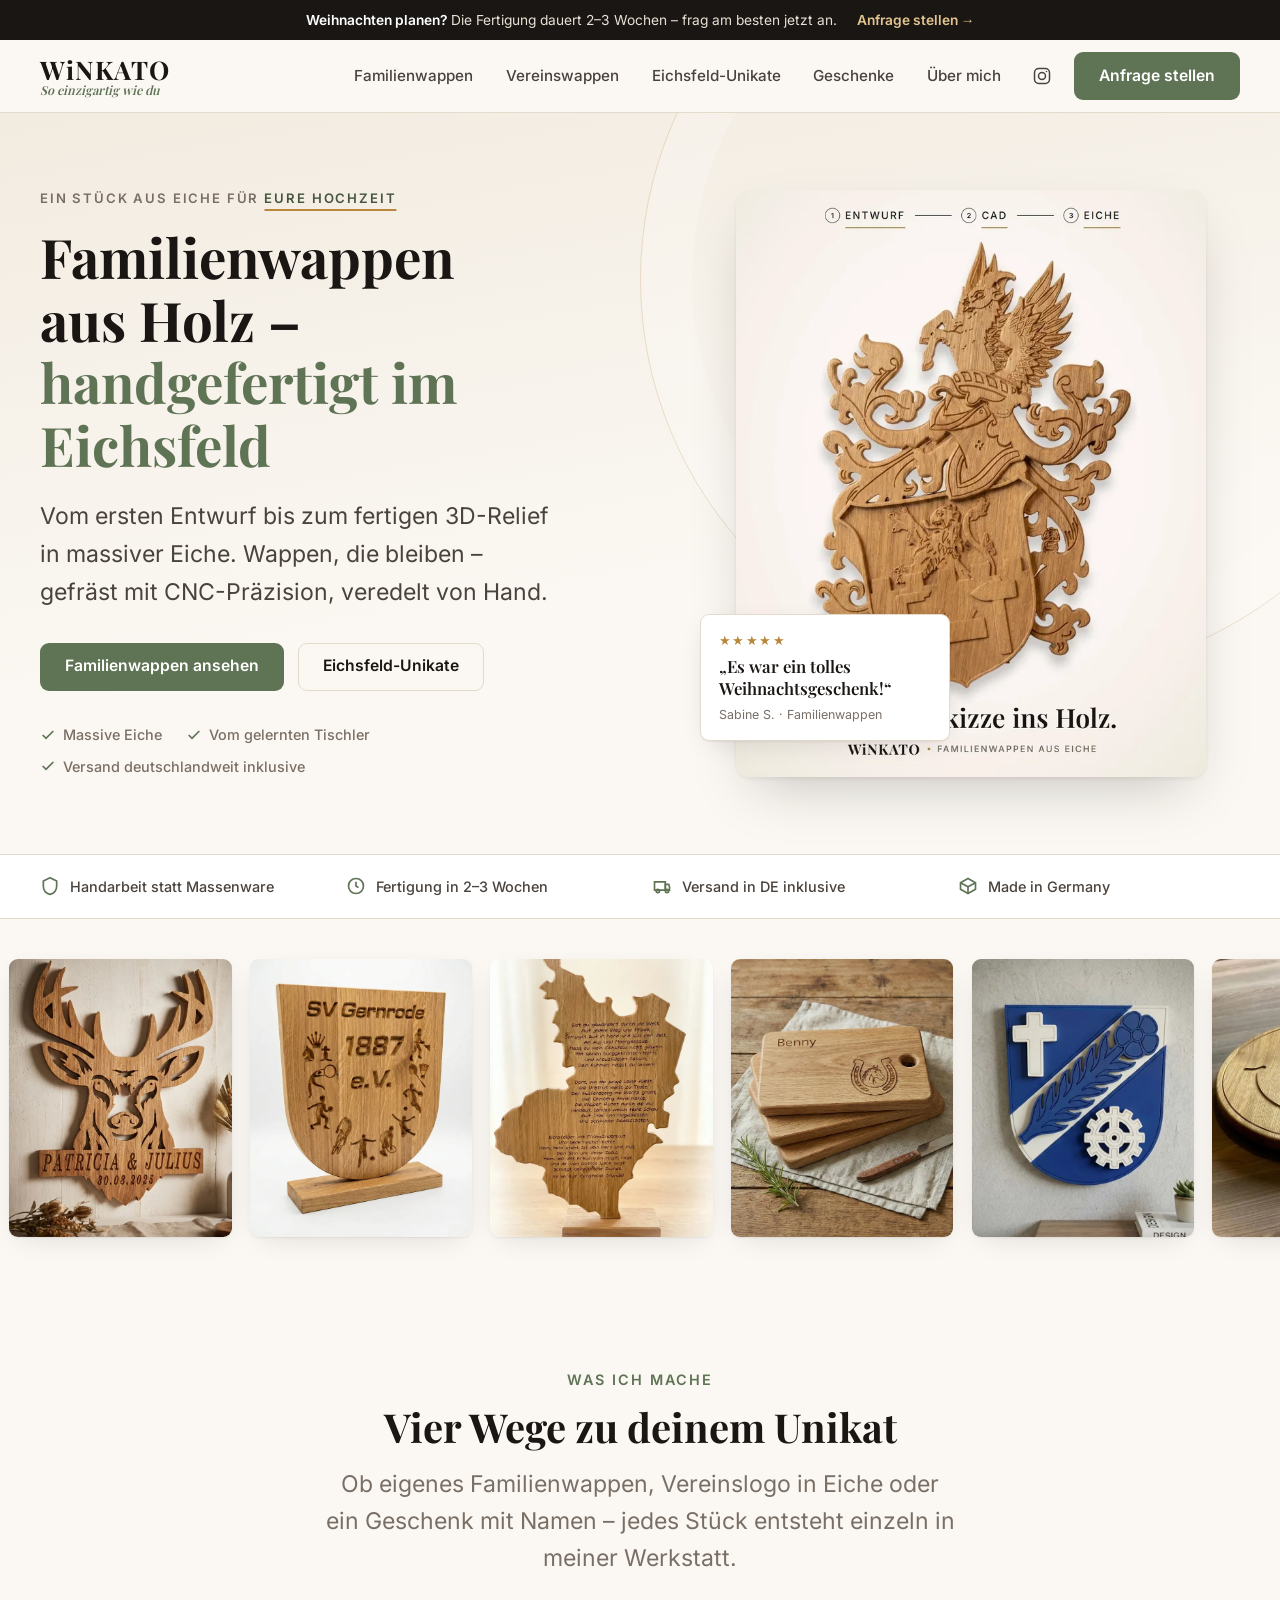
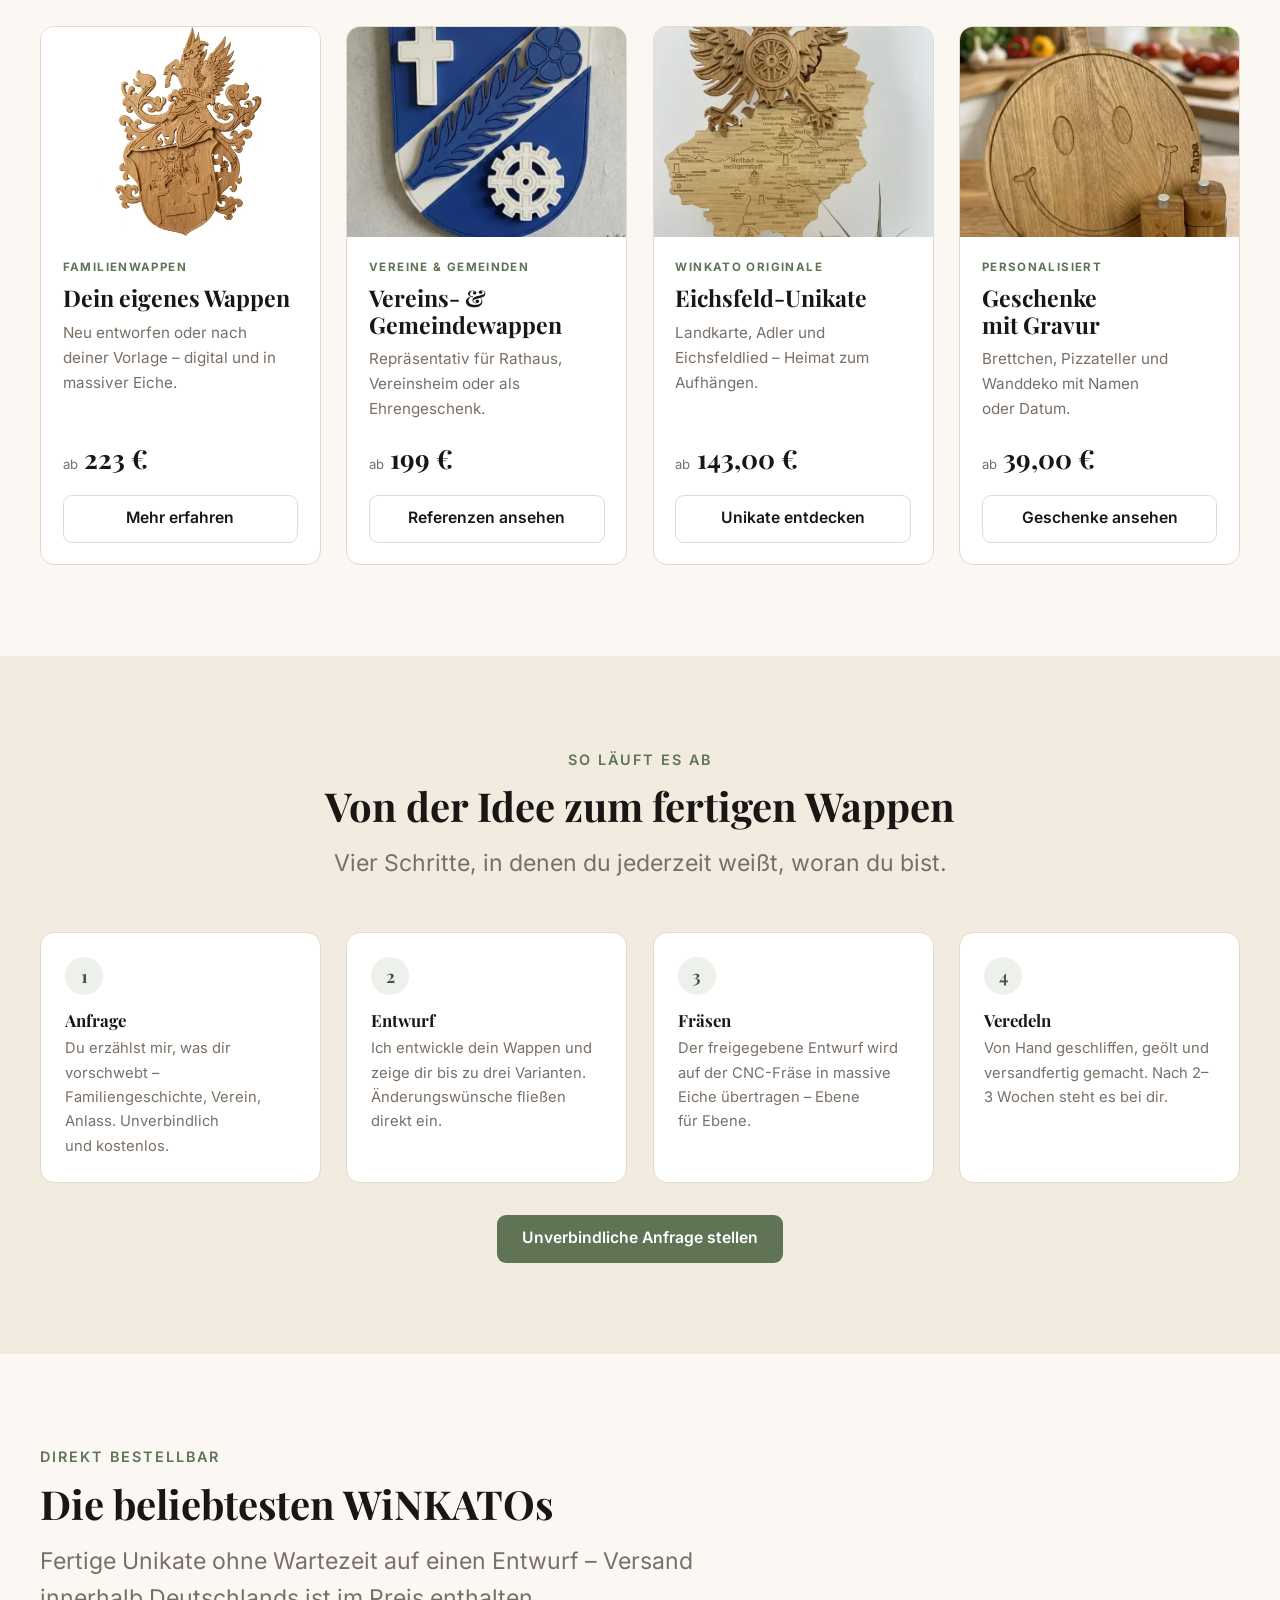
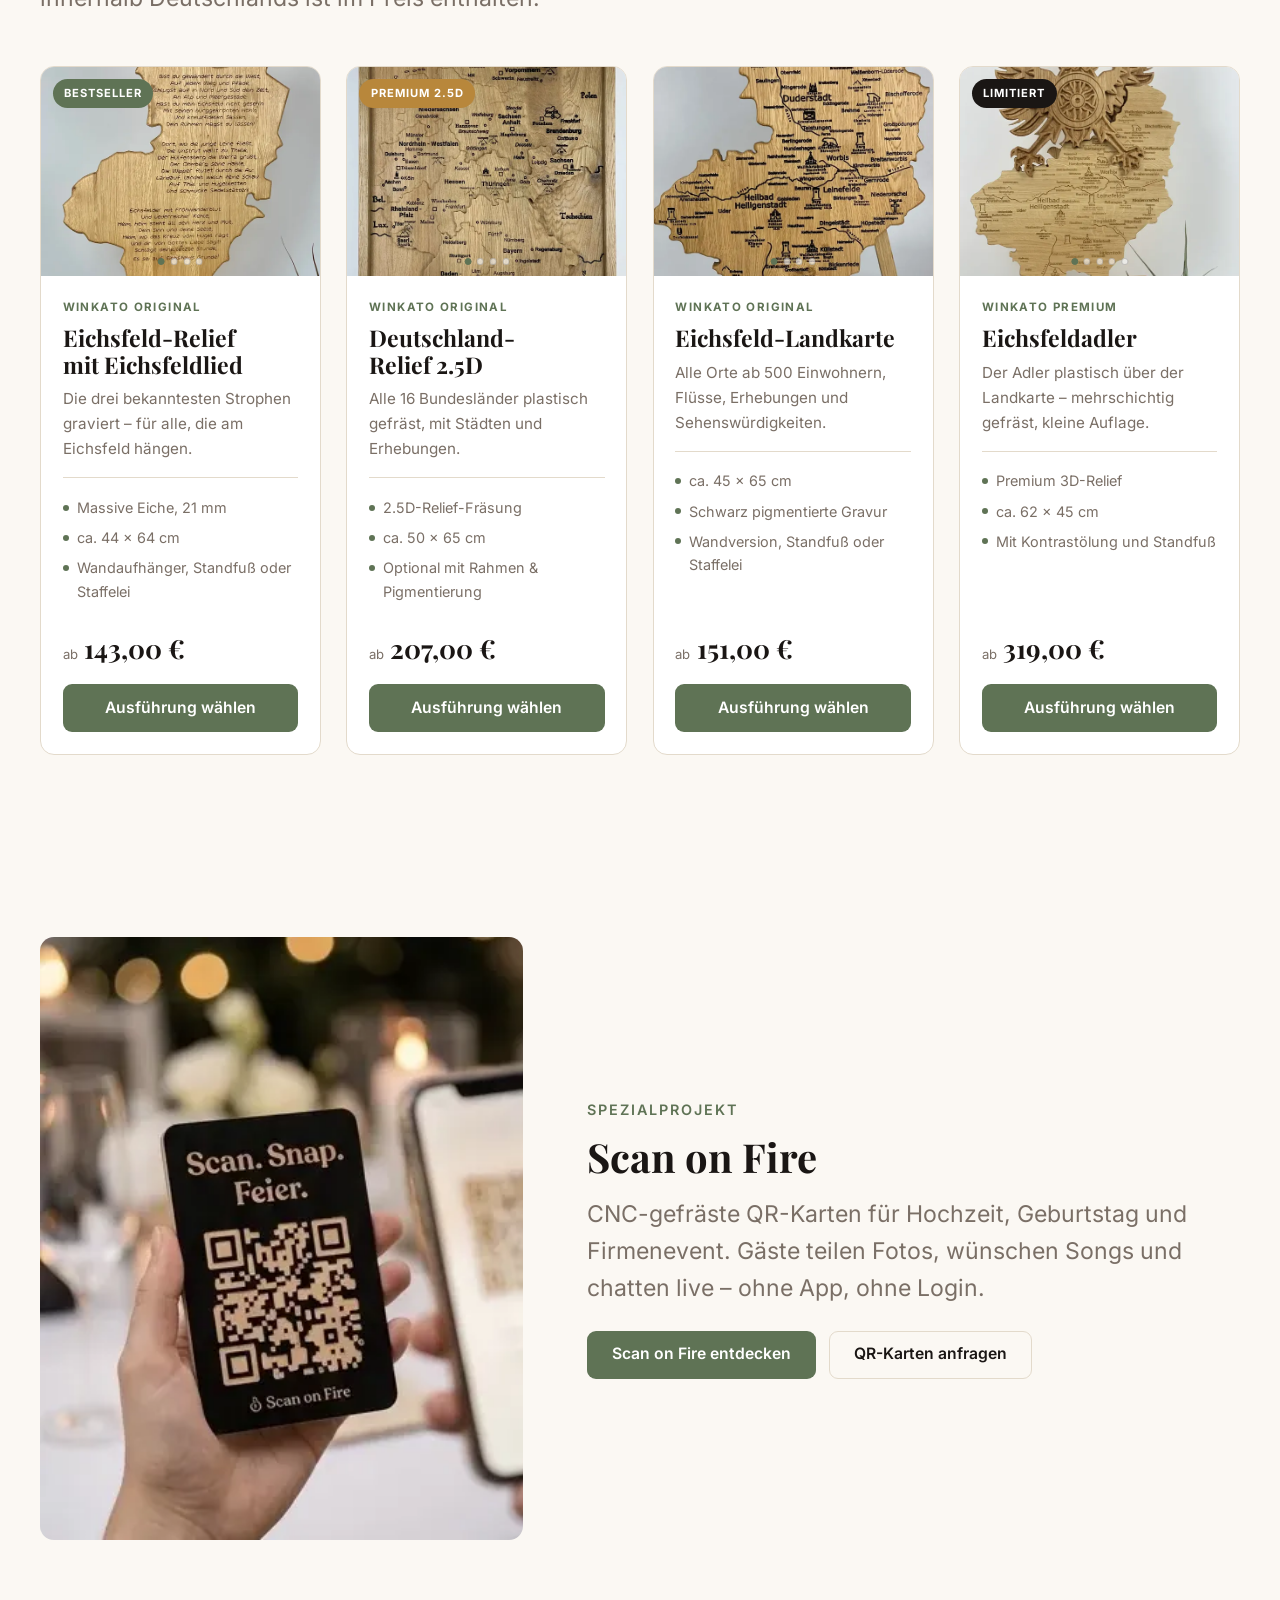
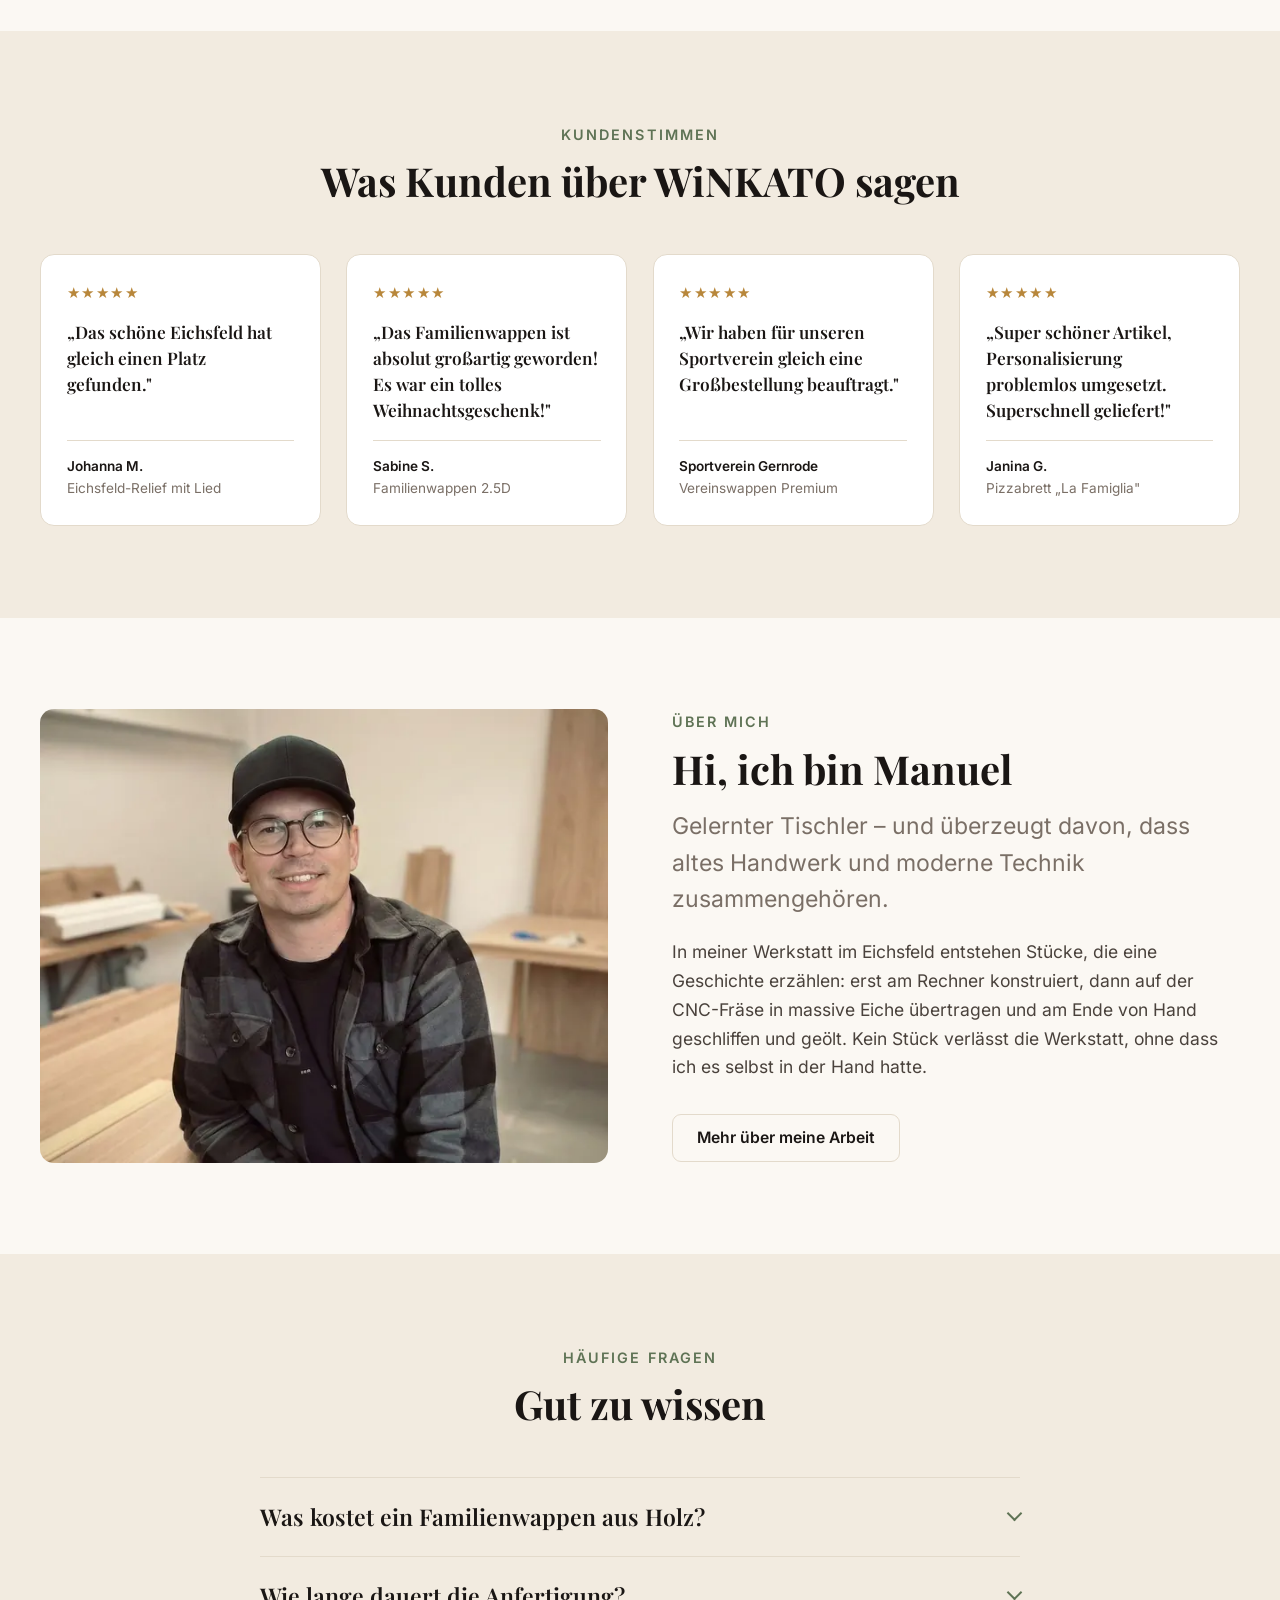
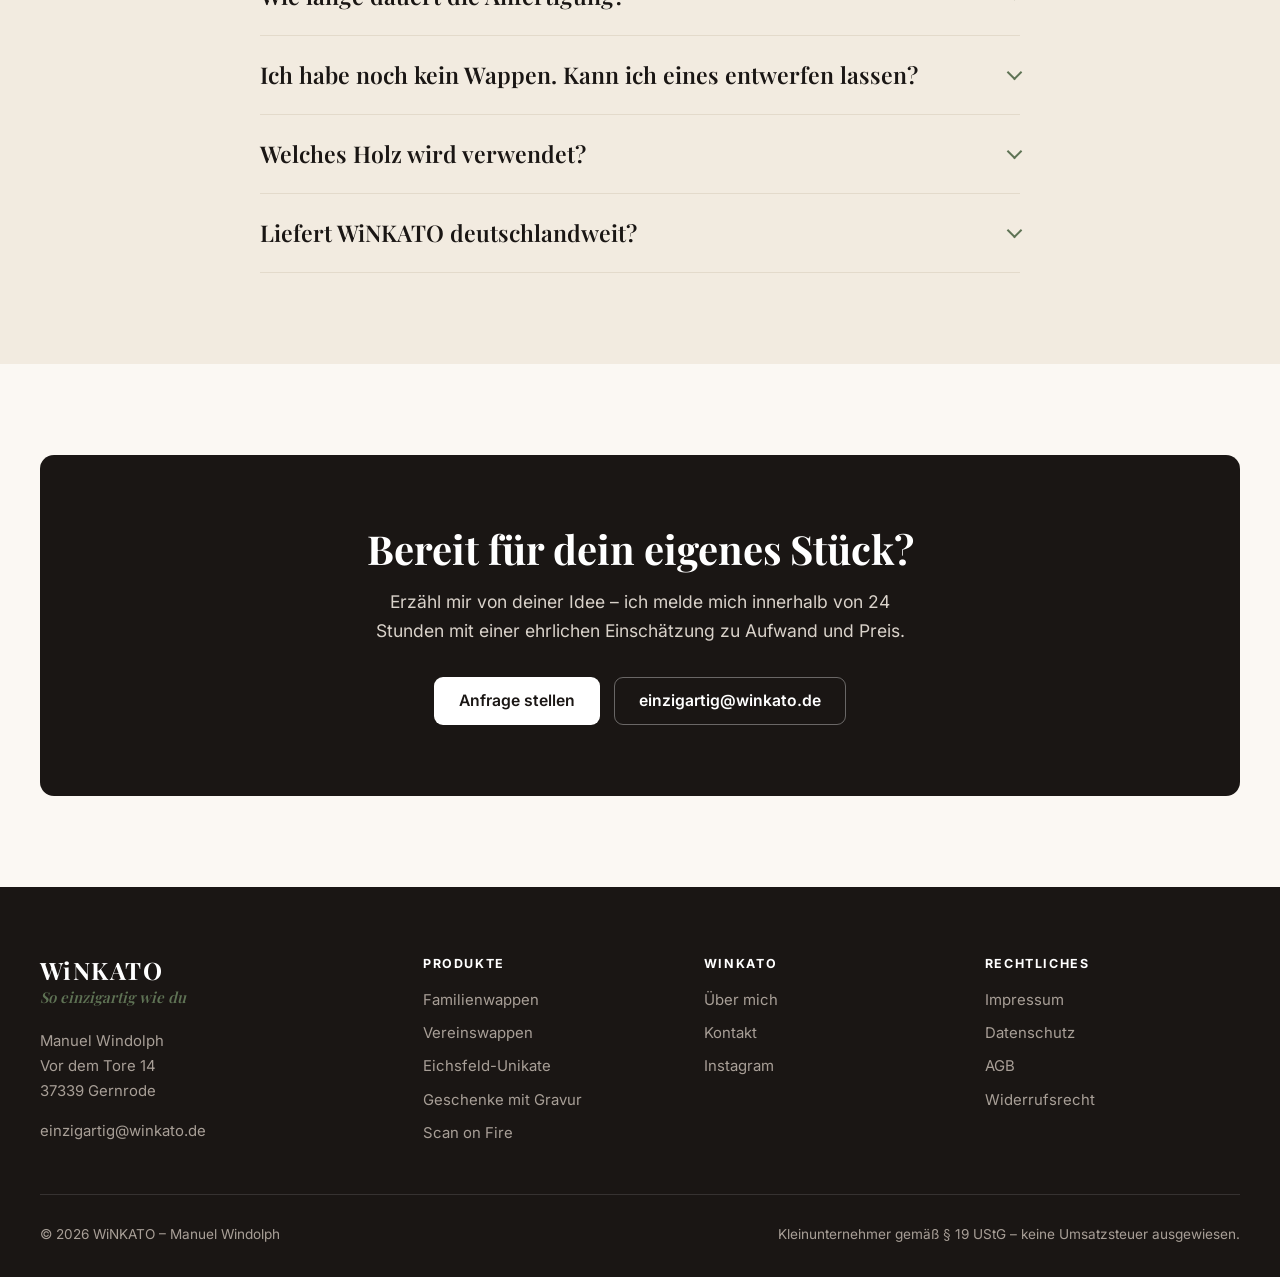
==== index.html @ c62b2068 "Eichsfeldadler: neues Foto in die Galerie Co-Authored-By: Claude Sonnet 5.5 <noreply@anthropic.com>" ====
<!doctype html>
<html lang="de">
<head>
<meta charset="utf-8">
<meta name="viewport" content="width=device-width, initial-scale=1">

<title>Familienwappen aus Holz – gefräst in Eiche | WiNKATO</title>
<meta name="description" content="Familienwappen, Vereinswappen und Eichsfeld-Unikate aus massiver Eiche. Vom Entwurf bis zum 3D-Relief – handgefertigt von Tischler Manuel Windolph im Eichsfeld.">
<link rel="canonical" href="https://www.winkato.de/">
<meta name="robots" content="index,follow,max-image-preview:large,max-snippet:-1">

<meta property="og:type" content="website">
<meta property="og:site_name" content="WiNKATO">
<meta property="og:locale" content="de_DE">
<meta property="og:title" content="Familienwappen aus Holz – handgefertigt im Eichsfeld">
<meta property="og:description" content="Familienwappen, Vereinswappen und Eichsfeld-Unikate aus massiver Eiche. Vom Entwurf bis zum fertigen 3D-Relief.">
<meta property="og:url" content="https://www.winkato.de/">
<meta property="og:image" content="https://www.winkato.de/assets/img/og-default.jpg">
<meta property="og:image:width" content="1200">
<meta property="og:image:height" content="630">
<meta property="og:image:alt" content="Eichsfeldadler aus massiver Eiche mit Kartenrelief">
<meta name="twitter:card" content="summary_large_image">

<meta name="theme-color" content="#5f7355">
<link rel="icon" href="/favicon.svg" type="image/svg+xml">
<link rel="apple-touch-icon" href="/apple-touch-icon.png">
<link rel="manifest" href="/site.webmanifest">

<link rel="preload" as="font" type="font/woff2" href="assets/fonts/playfair-700-latin.woff2" crossorigin>
<link rel="preload" as="font" type="font/woff2" href="assets/fonts/inter-400-latin.woff2" crossorigin>
<link rel="stylesheet" href="assets/css/fonts.css">
<link rel="stylesheet" href="assets/css/main.css?v=20261112c">

<script src="assets/js/shop-data.js?v=20261112c" defer></script>
<script src="assets/js/main.js?v=20261112c" defer></script>

<script type="application/ld+json">
{
  "@context": "https://schema.org",
  "@graph": [
    {
      "@type": ["LocalBusiness", "Organization"],
      "@id": "https://www.winkato.de/#business",
      "name": "WiNKATO",
      "alternateName": "WiNKATO – Manuel Windolph",
      "description": "Handgefertigte Familienwappen, Vereinswappen und personalisierte Unikate aus massiver Eiche. CNC-gefräst und handveredelt im Eichsfeld.",
      "url": "https://www.winkato.de/",
      "email": "einzigartig@winkato.de",
      "image": "https://www.winkato.de/assets/img/og-default.jpg",
      "logo": "https://www.winkato.de/assets/img/og-default.jpg",
      "founder": { "@type": "Person", "name": "Manuel Windolph", "jobTitle": "Tischler" },
      "address": {
        "@type": "PostalAddress",
        "streetAddress": "Vor dem Tore 14",
        "postalCode": "37339",
        "addressLocality": "Gernrode",
        "addressRegion": "Thüringen",
        "addressCountry": "DE"
      },
      "areaServed": { "@type": "Country", "name": "Deutschland" },
      "priceRange": "€€",
      "sameAs": ["https://www.instagram.com/winkato.de/"],
      "knowsAbout": ["Familienwappen", "Vereinswappen", "Gemeindewappen", "Holzgravur", "CNC-Fräsen", "Heraldik"]
    },
    {
      "@type": "WebSite",
      "@id": "https://www.winkato.de/#website",
      "url": "https://www.winkato.de/",
      "name": "WiNKATO",
      "inLanguage": "de-DE",
      "publisher": { "@id": "https://www.winkato.de/#business" }
    },
    {
      "@type": "FAQPage",
      "@id": "https://www.winkato.de/#faq",
      "mainEntity": [
        {
          "@type": "Question",
          "name": "Was kostet ein Familienwappen aus Holz?",
          "acceptedAnswer": {
            "@type": "Answer",
            "text": "Ein reines Wappen-Design in digitaler Form beginnt bei 223 €. Ein fertiges 3D-Relief aus massiver Eiche inklusive Entwurf liegt bei 599 €. Bringst du eine fertige Zeichnung mit, startet die Umsetzung in Holz bei 519 €. Der genaue Preis hängt von Größe und Detailgrad ab."
          }
        },
        {
          "@type": "Question",
          "name": "Wie lange dauert die Anfertigung?",
          "acceptedAnswer": {
            "@type": "Answer",
            "text": "Rechne mit 2 bis 3 Wochen. Ein neues Wappen-Design dauert je nach Abstimmungsrunden etwas länger, weil du bis zu drei Entwürfe bekommst und Änderungswünsche einfließen."
          }
        },
        {
          "@type": "Question",
          "name": "Ich habe noch kein Wappen. Kann ich eines entwerfen lassen?",
          "acceptedAnswer": {
            "@type": "Answer",
            "text": "Ja. Aus deiner Familiengeschichte, deinem Beruf oder deiner Region entwickele ich ein eigenes Wappen. Du bekommst bis zu drei Entwürfe und am Ende alle Dateien als CAD (DXF/DWG), Vektor (SVG), PNG und PDF – die gehören dann dir."
          }
        },
        {
          "@type": "Question",
          "name": "Welches Holz wird verwendet?",
          "acceptedAnswer": {
            "@type": "Answer",
            "text": "Massive Eiche, je nach Produkt 21 bis 35 mm stark. Nach dem Fräsen wird jedes Stück von Hand geschliffen und mit Hartwachsöl veredelt."
          }
        },
        {
          "@type": "Question",
          "name": "Liefert WiNKATO deutschlandweit?",
          "acceptedAnswer": {
            "@type": "Answer",
            "text": "Ja. Der Versand innerhalb Deutschlands ist in allen angegebenen Preisen bereits enthalten."
          }
        }
      ]
    }
  ]
}
</script>
</head>

<body>
<a class="skip-link" href="#inhalt">Zum Inhalt springen</a>

<div class="hinweisleiste" data-hinweis="weihnachten-2026">
  <div class="container hinweisleiste__inner">
    <p><strong>Weihnachten planen?</strong> <span class="hinweisleiste__lang">Die Fertigung dauert 2–3 Wochen – frag am besten jetzt an.</span><span class="hinweisleiste__kurz">2–3 Wochen Fertigung.</span></p>
    <a href="kontakt.html">Anfrage stellen <span aria-hidden="true">→</span></a>
  </div>
</div>

<header class="header">
  <div class="container header__inner">
    <a class="logo" href="/" aria-label="WiNKATO – Startseite">
      <span class="logo__name">WiNKATO</span>
      <span class="logo__tag">So einzigartig wie du</span>
    </a>

    <button class="nav-toggle" type="button" aria-expanded="false" aria-controls="hauptnavigation">
      <span class="nav-toggle__bars" aria-hidden="true"><span></span><span></span><span></span></span>
      Menü
    </button>

    <nav class="nav" id="hauptnavigation" aria-label="Hauptnavigation">
      <a class="nav__link" href="familienwappen.html">Familienwappen</a>
      <a class="nav__link" href="vereinswappen.html">Vereinswappen</a>
      <a class="nav__link" href="eichsfeld-unikate.html">Eichsfeld-Unikate</a>
      <a class="nav__link" href="geschenke.html">Geschenke</a>
      <a class="nav__link" href="ueber-mich.html">Über mich</a>
      <a class="nav__insta" href="https://www.instagram.com/winkato.de/" rel="noopener me" target="_blank" aria-label="WiNKATO auf Instagram">
        <svg width="20" height="20" viewBox="0 0 24 24" fill="none" stroke="currentColor" stroke-width="1.8" aria-hidden="true"><rect x="3" y="3" width="18" height="18" rx="5"/><circle cx="12" cy="12" r="4.2"/><circle cx="17.4" cy="6.6" r="1" fill="currentColor" stroke="none"/></svg>
        <span class="nav__insta-text">Instagram</span>
      </a>
      <a class="btn btn--primary nav__cta" href="kontakt.html">Anfrage stellen</a>
    </nav>
  </div>
</header>

<main id="inhalt">

  <!-- ---------------------------------------------------------- Hero -->
  <section class="hero">
    <div class="container hero__grid">
      <div class="hero__copy">
        <p class="hero__anlass">
          <span class="visually-hidden">Ein Stück aus Eiche für jeden Anlass</span>
          <span aria-hidden="true">Ein Stück aus Eiche für</span>
          <span class="anlass" aria-hidden="true" data-anlass>
            <span class="anlass__wort is-aktiv">Weihnachten</span>
            <span class="anlass__wort">eure Hochzeit</span>
            <span class="anlass__wort">das Vereinsjubiläum</span>
            <span class="anlass__wort">den Geburtstag</span>
            <span class="anlass__wort">deine Heimat</span>
          </span>
        </p>
        <h1 class="hero__title">Familienwappen aus Holz –<br><em>handgefertigt im Eichsfeld</em></h1>
        <p class="hero__text">
          Vom ersten Entwurf bis zum fertigen 3D-Relief in massiver Eiche.
          Wappen, die bleiben – gefräst mit CNC-Präzision, veredelt von Hand.
        </p>

        <div class="hero__actions">
          <a class="btn btn--primary" href="familienwappen.html">Familienwappen ansehen</a>
          <a class="btn btn--ghost" href="eichsfeld-unikate.html">Eichsfeld-Unikate</a>
        </div>

        <ul class="hero__usp">
          <li>
            <svg width="16" height="16" viewBox="0 0 24 24" fill="none" stroke="currentColor" stroke-width="2.5" aria-hidden="true"><path d="M20 6 9 17l-5-5"/></svg>
            Massive Eiche
          </li>
          <li>
            <svg width="16" height="16" viewBox="0 0 24 24" fill="none" stroke="currentColor" stroke-width="2.5" aria-hidden="true"><path d="M20 6 9 17l-5-5"/></svg>
            Vom gelernten Tischler
          </li>
          <li>
            <svg width="16" height="16" viewBox="0 0 24 24" fill="none" stroke="currentColor" stroke-width="2.5" aria-hidden="true"><path d="M20 6 9 17l-5-5"/></svg>
            Versand deutschlandweit inklusive
          </li>
        </ul>
      </div>

      <div class="hero__media hero__media--clip">
        <video class="hero__clip" data-abspielen-sichtbar muted loop playsinline preload="metadata"
               poster="assets/img/wappen-fertig-poster.webp" width="720" height="900"
               aria-label="Animation: Ein Familienwappen entsteht – vom Entwurf über die CAD-Zeichnung bis zum gefrästen Relief in Eiche">
          <source src="assets/video/wappen-prozess.mp4" type="video/mp4">
        </video>
        <figure class="hero__stimme">
          <span class="hero__sterne" aria-label="5 von 5 Sternen">★★★★★</span>
          <blockquote>„Es war ein tolles Weihnachtsgeschenk!“</blockquote>
          <figcaption>Sabine S. · Familienwappen</figcaption>
        </figure>
      </div>
    </div>
  </section>

  <!-- ------------------------------------------------------ Trust-Bar -->
  <div class="trustbar">
    <div class="container">
      <ul class="trustbar__list">
        <li>
          <svg width="20" height="20" viewBox="0 0 24 24" fill="none" stroke="currentColor" stroke-width="2" aria-hidden="true"><path d="M12 2 4 6v6c0 5 3.4 8.9 8 10 4.6-1.1 8-5 8-10V6z"/></svg>
          Handarbeit statt Massenware
        </li>
        <li>
          <svg width="20" height="20" viewBox="0 0 24 24" fill="none" stroke="currentColor" stroke-width="2" aria-hidden="true"><circle cx="12" cy="12" r="9"/><path d="M12 7v5l3 2"/></svg>
          Fertigung in 2–3 Wochen
        </li>
        <li>
          <svg width="20" height="20" viewBox="0 0 24 24" fill="none" stroke="currentColor" stroke-width="2" aria-hidden="true"><path d="M3 7h13v10H3z"/><path d="M16 10h4l1 3v4h-5z"/><circle cx="7" cy="18" r="2"/><circle cx="18" cy="18" r="2"/></svg>
          Versand in DE inklusive
        </li>
        <li>
          <svg width="20" height="20" viewBox="0 0 24 24" fill="none" stroke="currentColor" stroke-width="2" aria-hidden="true"><path d="M12 3 3 8v8l9 5 9-5V8z"/><path d="M3 8l9 5 9-5"/><path d="M12 13v8"/></svg>
          Made in Germany
        </li>
      </ul>
    </div>
  </div>


  <!-- ---------------------------------------------------- Fotoband -->
  <section class="fotoband" aria-label="Aus der Werkstatt – eine Auswahl echter Stücke">
    <div class="fotoband__spur">
      <ul class="fotoband__liste">
        <li><a href="geschenke.html"><img src="assets/img/hirsch-wanddeko-1-640.webp" alt="Hirsch-Wanddeko mit Namen" width="240" height="300" loading="lazy" decoding="async"></a></li>
        <li><a href="vereinswappen.html"><img src="assets/img/verein-2a-640.webp" alt="Vereinswappen SV Gernrode" width="240" height="300" loading="lazy" decoding="async"></a></li>
        <li><a href="eichsfeld-unikate.html"><img src="assets/img/eichsfeld-lied-2-640.webp" alt="Eichsfeldlied auf Eiche" width="240" height="300" loading="lazy" decoding="async"></a></li>
        <li><a href="geschenke.html"><img src="assets/img/brettchen-namen-1-640.webp" alt="Frühstücksbrettchen mit Namen" width="240" height="300" loading="lazy" decoding="async"></a></li>
        <li><a href="vereinswappen.html"><img src="assets/img/gemeinde-2a-640.webp" alt="Gemeindewappen in Originalfarben" width="240" height="300" loading="lazy" decoding="async"></a></li>
        <li><a href="geschenke.html"><img src="assets/img/insta-pizzabrett-johanna-640.webp" alt="Pizzabrett „Pizza à la Johanna“" width="240" height="300" loading="lazy" decoding="async"></a></li>
        <li><a href="eichsfeld-unikate.html"><img src="assets/img/eichsfeldadler-2-640.webp" alt="Eichsfeldadler über Kartenrelief" width="240" height="300" loading="lazy" decoding="async"></a></li>
        <li><a href="familienwappen.html"><img src="assets/img/wappen-3d-relief-large-640.webp" alt="Familienwappen als 3D-Relief" width="240" height="300" loading="lazy" decoding="async"></a></li>
        <li><a href="scan-on-fire.html"><img src="assets/img/qr-karte-1-640.webp" alt="Scan-on-Fire-Karte im Kerzenlicht" width="240" height="300" loading="lazy" decoding="async"></a></li>
        <li><a href="eichsfeld-unikate.html"><img src="assets/img/deutschland-relief-1-640.webp" alt="Deutschland-Relief aus Eiche" width="240" height="300" loading="lazy" decoding="async"></a></li>
      </ul>
      <ul class="fotoband__liste" aria-hidden="true">
        <li><a href="geschenke.html" tabindex="-1"><img src="assets/img/hirsch-wanddeko-1-640.webp" alt="" width="240" height="300" loading="lazy" decoding="async"></a></li>
        <li><a href="vereinswappen.html" tabindex="-1"><img src="assets/img/verein-2a-640.webp" alt="" width="240" height="300" loading="lazy" decoding="async"></a></li>
        <li><a href="eichsfeld-unikate.html" tabindex="-1"><img src="assets/img/eichsfeld-lied-2-640.webp" alt="" width="240" height="300" loading="lazy" decoding="async"></a></li>
        <li><a href="geschenke.html" tabindex="-1"><img src="assets/img/brettchen-namen-1-640.webp" alt="" width="240" height="300" loading="lazy" decoding="async"></a></li>
        <li><a href="vereinswappen.html" tabindex="-1"><img src="assets/img/gemeinde-2a-640.webp" alt="" width="240" height="300" loading="lazy" decoding="async"></a></li>
        <li><a href="geschenke.html" tabindex="-1"><img src="assets/img/insta-pizzabrett-johanna-640.webp" alt="" width="240" height="300" loading="lazy" decoding="async"></a></li>
        <li><a href="eichsfeld-unikate.html" tabindex="-1"><img src="assets/img/eichsfeldadler-2-640.webp" alt="" width="240" height="300" loading="lazy" decoding="async"></a></li>
        <li><a href="familienwappen.html" tabindex="-1"><img src="assets/img/wappen-3d-relief-large-640.webp" alt="" width="240" height="300" loading="lazy" decoding="async"></a></li>
        <li><a href="scan-on-fire.html" tabindex="-1"><img src="assets/img/qr-karte-1-640.webp" alt="" width="240" height="300" loading="lazy" decoding="async"></a></li>
        <li><a href="eichsfeld-unikate.html" tabindex="-1"><img src="assets/img/deutschland-relief-1-640.webp" alt="" width="240" height="300" loading="lazy" decoding="async"></a></li>
      </ul>
    </div>
  </section>

  <!-- ------------------------------------------------------- Bereiche -->
  <section class="section">
    <div class="container">
      <div class="section-head section-head--center">
        <span class="eyebrow">Was ich mache</span>
        <h2>Vier Wege zu deinem Unikat</h2>
        <p class="lead">Ob eigenes Familienwappen, Vereinslogo in Eiche oder ein Geschenk mit Namen – jedes Stück entsteht einzeln in meiner Werkstatt.</p>
      </div>

      <div class="grid grid--4">
        <article class="card">
          <a href="familienwappen.html" style="text-decoration:none">
            <div class="gallery gallery--contain" style="aspect-ratio:4/3">
              <img class="gallery__slide" data-active src="assets/img/wappen-3d-relief-preview-640.webp"
                   width="792" height="990" loading="lazy" decoding="async"
                   alt="Familienwappen mit Helmzier als 3D-Relief in Eiche">
            </div>
          </a>
          <div class="card__body">
            <p class="card__cat">Familienwappen</p>
            <h3 class="card__title"><a href="familienwappen.html" style="color:inherit;text-decoration:none">Dein eigenes Wappen</a></h3>
            <p class="card__desc">Neu entworfen oder nach deiner Vorlage – digital und in massiver Eiche.</p>
            <div class="card__foot">
              <div class="card__price"><span>ab</span><b>223&nbsp;€</b></div>
              <a class="btn btn--ghost btn--block" href="familienwappen.html">Mehr erfahren</a>
            </div>
          </div>
        </article>

        <article class="card">
          <a href="vereinswappen.html" style="text-decoration:none">
            <div class="gallery" style="aspect-ratio:4/3">
              <img class="gallery__slide" data-active src="assets/img/gemeinde-2a-640.webp"
                   width="1280" height="1600" loading="lazy" decoding="async"
                   alt="Gemeindewappen in Originalfarben, mehrfach lackiert auf Eichenholz">
            </div>
          </a>
          <div class="card__body">
            <p class="card__cat">Vereine &amp; Gemeinden</p>
            <h3 class="card__title"><a href="vereinswappen.html" style="color:inherit;text-decoration:none">Vereins- &amp; Gemeindewappen</a></h3>
            <p class="card__desc">Repräsentativ für Rathaus, Vereinsheim oder als Ehrengeschenk.</p>
            <div class="card__foot">
              <div class="card__price"><span>ab</span><b>199&nbsp;€</b></div>
              <a class="btn btn--ghost btn--block" href="vereinswappen.html">Referenzen ansehen</a>
            </div>
          </div>
        </article>

        <article class="card">
          <a href="eichsfeld-unikate.html" style="text-decoration:none">
            <div class="gallery" style="aspect-ratio:4/3">
              <img class="gallery__slide" data-active src="assets/img/eichsfeldadler-1-640.webp"
                   width="864" height="1184" loading="lazy" decoding="async"
                   alt="Eichsfeldadler aus Eiche mit Kartenrelief und graviertem Sockel">
            </div>
          </a>
          <div class="card__body">
            <p class="card__cat">WiNKATO Originale</p>
            <h3 class="card__title"><a href="eichsfeld-unikate.html" style="color:inherit;text-decoration:none">Eichsfeld-Unikate</a></h3>
            <p class="card__desc">Landkarte, Adler und Eichsfeldlied – Heimat zum Aufhängen.</p>
            <div class="card__foot">
              <div class="card__price"><span>ab</span><b data-price-from="eichsfeld-lied">143&nbsp;€</b></div>
              <a class="btn btn--ghost btn--block" href="eichsfeld-unikate.html">Unikate entdecken</a>
            </div>
          </div>
        </article>

        <article class="card">
          <a href="geschenke.html" style="text-decoration:none">
            <div class="gallery" style="aspect-ratio:4/3">
              <img class="gallery__slide" data-active src="assets/img/pizza-teller-1-640.webp"
                   width="1280" height="1714" loading="lazy" decoding="async"
                   alt="Pizzabrett aus Eiche mit persönlicher Gravur">
            </div>
          </a>
          <div class="card__body">
            <p class="card__cat">Personalisiert</p>
            <h3 class="card__title"><a href="geschenke.html" style="color:inherit;text-decoration:none">Geschenke mit Gravur</a></h3>
            <p class="card__desc">Brettchen, Pizzateller und Wanddeko mit Namen oder Datum.</p>
            <div class="card__foot">
              <div class="card__price"><span>ab</span><b data-price-from="brettchen">39&nbsp;€</b></div>
              <a class="btn btn--ghost btn--block" href="geschenke.html">Geschenke ansehen</a>
            </div>
          </div>
        </article>
      </div>
    </div>
  </section>

  <!-- -------------------------------------------------------- Prozess -->
  <section class="section section--sand">
    <div class="container">
      <div class="section-head section-head--center">
        <span class="eyebrow">So läuft es ab</span>
        <h2>Von der Idee zum fertigen Wappen</h2>
        <p class="lead">Vier Schritte, in denen du jederzeit weißt, woran du bist.</p>
      </div>

      <ol class="steps">
        <li>
          <h3>Anfrage</h3>
          <p>Du erzählst mir, was dir vorschwebt – Familiengeschichte, Verein, Anlass. Unverbindlich und kostenlos.</p>
        </li>
        <li>
          <h3>Entwurf</h3>
          <p>Ich entwickle dein Wappen und zeige dir bis zu drei Varianten. Änderungswünsche fließen direkt ein.</p>
        </li>
        <li>
          <h3>Fräsen</h3>
          <p>Der freigegebene Entwurf wird auf der CNC-Fräse in massive Eiche übertragen – Ebene für Ebene.</p>
        </li>
        <li>
          <h3>Veredeln</h3>
          <p>Von Hand geschliffen, geölt und versandfertig gemacht. Nach 2–3 Wochen steht es bei dir.</p>
        </li>
      </ol>

      <p class="center mt-2">
        <a class="btn btn--primary" href="kontakt.html">Unverbindliche Anfrage stellen</a>
      </p>
    </div>
  </section>

  <!-- ----------------------------------------------------- Bestseller -->
  <section class="section" id="bestseller">
    <div class="container">
      <div class="section-head">
        <span class="eyebrow">Direkt bestellbar</span>
        <h2>Die beliebtesten WiNKATOs</h2>
        <p class="lead">Fertige Unikate ohne Wartezeit auf einen Entwurf – Versand innerhalb Deutschlands ist im Preis enthalten.</p>
      </div>

      <div class="grid grid--4">

        <article class="card">
          <div class="gallery" data-gallery>
            <span class="badge badge--sage">Bestseller</span>
            <div class="gallery__track">
              <img class="gallery__slide" data-active src="assets/img/eichsfeld-lied-1-640.webp" width="935" height="1247" loading="lazy" decoding="async" alt="Eichsfeld-Relief mit graviertem Eichsfeldlied aus massiver Eiche">
              <img class="gallery__slide" data-src="assets/img/eichsfeld-lied-2-640.webp" width="935" height="1247" loading="lazy" decoding="async" alt="Detailansicht der Gravur des Eichsfeldliedes">
              <img class="gallery__slide" data-src="assets/img/eichsfeld-lied-3-640.webp" width="935" height="1247" loading="lazy" decoding="async" alt="Eichsfeld-Relief mit Eichsfeldlied in voller Ansicht">
              <img class="gallery__slide" data-src="assets/img/eichsfeld-lied-4-640.webp" width="935" height="1247" loading="lazy" decoding="async" alt="Eichsfeld-Relief mit Eichsfeldlied an der Wand montiert">
            </div>
            <button class="gallery__btn gallery__btn--prev" type="button" aria-label="Vorheriges Bild">‹</button>
            <button class="gallery__btn gallery__btn--next" type="button" aria-label="Nächstes Bild">›</button>
            <div class="gallery__dots"></div>
          </div>
          <div class="card__body">
            <p class="card__cat">WiNKATO Original</p>
            <h3 class="card__title">Eichsfeld-Relief mit Eichsfeldlied</h3>
            <p class="card__desc">Die drei bekanntesten Strophen graviert – für alle, die am Eichsfeld hängen.</p>
            <ul class="card__spec">
              <li>Massive Eiche, 21&nbsp;mm</li>
              <li>ca. 44 × 64 cm</li>
              <li>Wandaufhänger, Standfuß oder Staffelei</li>
            </ul>
            <div class="card__foot">
              <div class="card__price"><span>ab</span><b data-price-from="eichsfeld-lied">143,00&nbsp;€</b></div>
              <button class="btn btn--primary btn--block" type="button" data-buy="eichsfeld-lied">Ausführung wählen</button>
            </div>
          </div>
        </article>

        <article class="card">
          <div class="gallery" data-gallery>
            <span class="badge badge--gold">Premium 2.5D</span>
            <div class="gallery__track">
              <img class="gallery__slide" data-active src="assets/img/deutschland-relief-1-640.webp" width="1280" height="1597" loading="lazy" decoding="async" alt="Deutschland-Relief in 2.5D mit allen Bundesländern aus Eiche">
              <img class="gallery__slide" data-src="assets/img/deutschland-relief-2-640.webp" width="1280" height="1597" loading="lazy" decoding="async" alt="Detail des Deutschland-Reliefs mit markierten Städten">
              <img class="gallery__slide" data-src="assets/img/deutschland-relief-3-640.webp" width="1280" height="1597" loading="lazy" decoding="async" alt="Deutschland-Relief aus Eiche in voller Ansicht">
              <img class="gallery__slide" data-src="assets/img/deutschland-relief-4-640.webp" width="1280" height="1597" loading="lazy" decoding="async" alt="Deutschland-Relief mit Rahmen und pigmentierter Gravur">
            </div>
            <button class="gallery__btn gallery__btn--prev" type="button" aria-label="Vorheriges Bild">‹</button>
            <button class="gallery__btn gallery__btn--next" type="button" aria-label="Nächstes Bild">›</button>
            <div class="gallery__dots"></div>
          </div>
          <div class="card__body">
            <p class="card__cat">WiNKATO Original</p>
            <h3 class="card__title">Deutschland-Relief 2.5D</h3>
            <p class="card__desc">Alle 16 Bundesländer plastisch gefräst, mit Städten und Erhebungen.</p>
            <ul class="card__spec">
              <li>2.5D-Relief-Fräsung</li>
              <li>ca. 50 × 65 cm</li>
              <li>Optional mit Rahmen &amp; Pigmentierung</li>
            </ul>
            <div class="card__foot">
              <div class="card__price"><span>ab</span><b data-price-from="deutschland">207,00&nbsp;€</b></div>
              <button class="btn btn--primary btn--block" type="button" data-buy="deutschland">Ausführung wählen</button>
            </div>
          </div>
        </article>

        <article class="card">
          <div class="gallery" data-gallery>
            <div class="gallery__track">
              <img class="gallery__slide" data-active src="assets/img/eichsfeld-karte-1-640.webp" width="1280" height="1707" loading="lazy" decoding="async" alt="Eichsfeld-Landkarte aus Eiche mit allen Orten und Sehenswürdigkeiten">
              <img class="gallery__slide" data-src="assets/img/eichsfeld-karte-2-640.webp" width="1280" height="1707" loading="lazy" decoding="async" alt="Detail der Eichsfeld-Landkarte mit gravierten Ortsnamen">
              <img class="gallery__slide" data-src="assets/img/eichsfeld-karte-3-640.webp" width="1280" height="1707" loading="lazy" decoding="async" alt="Eichsfeld-Landkarte in voller Ansicht">
              <img class="gallery__slide" data-src="assets/img/eichsfeld-karte-4-640.webp" width="1280" height="1707" loading="lazy" decoding="async" alt="Eichsfeld-Landkarte mit Standfuß aus Eiche">
            </div>
            <button class="gallery__btn gallery__btn--prev" type="button" aria-label="Vorheriges Bild">‹</button>
            <button class="gallery__btn gallery__btn--next" type="button" aria-label="Nächstes Bild">›</button>
            <div class="gallery__dots"></div>
          </div>
          <div class="card__body">
            <p class="card__cat">WiNKATO Original</p>
            <h3 class="card__title">Eichsfeld-Landkarte</h3>
            <p class="card__desc">Alle Orte ab 500 Einwohnern, Flüsse, Erhebungen und Sehenswürdigkeiten.</p>
            <ul class="card__spec">
              <li>ca. 45 × 65 cm</li>
              <li>Schwarz pigmentierte Gravur</li>
              <li>Wandversion, Standfuß oder Staffelei</li>
            </ul>
            <div class="card__foot">
              <div class="card__price"><span>ab</span><b data-price-from="eichsfeld-karte">151,00&nbsp;€</b></div>
              <button class="btn btn--primary btn--block" type="button" data-buy="eichsfeld-karte">Ausführung wählen</button>
            </div>
          </div>
        </article>

        <article class="card">
          <div class="gallery" data-gallery>
            <span class="badge">Limitiert</span>
            <div class="gallery__track">
              <img class="gallery__slide" data-active src="assets/img/eichsfeldadler-1-640.webp" width="864" height="1184" loading="lazy" decoding="async" alt="Eichsfeldadler aus Eiche über dem Kartenrelief des Landkreises">
              <img class="gallery__slide" data-src="assets/img/eichsfeldadler-2-640.webp" width="864" height="1184" loading="lazy" decoding="async" alt="Detailansicht des gefrästen Eichsfeldadlers">
              <img class="gallery__slide" data-src="assets/img/eichsfeldadler-3-640.webp" width="864" height="1184" loading="lazy" decoding="async" alt="Eichsfeldadler in voller Ansicht mit Standfuß">
              <img class="gallery__slide" data-src="assets/img/eichsfeldadler-4-640.webp" width="864" height="1184" loading="lazy" decoding="async" alt="Eichsfeldadler mit gravierter Sockelbeschriftung Landkreis Eichsfeld">
              <img class="gallery__slide" data-src="assets/img/eichsfeldadler-5-640.webp" width="640" height="853" loading="lazy" decoding="async" alt="Eichsfeldadler aus Eiche vor Tapete, mit Ortsnamen im Kartenrelief und Sockel Landkreis Eichsfeld">
            </div>
            <button class="gallery__btn gallery__btn--prev" type="button" aria-label="Vorheriges Bild">‹</button>
            <button class="gallery__btn gallery__btn--next" type="button" aria-label="Nächstes Bild">›</button>
            <div class="gallery__dots"></div>
          </div>
          <div class="card__body">
            <p class="card__cat">WiNKATO Premium</p>
            <h3 class="card__title">Eichsfeldadler</h3>
            <p class="card__desc">Der Adler plastisch über der Landkarte – mehrschichtig gefräst, kleine Auflage.</p>
            <ul class="card__spec">
              <li>Premium 3D-Relief</li>
              <li>ca. 62 × 45 cm</li>
              <li>Mit Kontrastölung und Standfuß</li>
            </ul>
            <div class="card__foot">
              <div class="card__price"><span>ab</span><b data-price-from="eichsfeldadler">319,00&nbsp;€</b></div>
              <button class="btn btn--primary btn--block" type="button" data-buy="eichsfeldadler">Ausführung wählen</button>
            </div>
          </div>
        </article>

      </div>
    </div>
  </section>

  <!-- --------------------------------------------------- Scan on Fire -->
  <section class="section">
    <div class="container split split--narrow">
      <div class="media">
        <img src="assets/img/qr-karte-2-1280.webp"
             srcset="assets/img/qr-karte-2-640.webp 640w, assets/img/qr-karte-2-1280.webp 1280w"
             sizes="(max-width: 860px) 92vw, 40vw"
             width="345" height="431" loading="lazy" decoding="async"
             alt="QR-Karte von Scan on Fire wird mit dem Smartphone gescannt">
      </div>
      <div>
        <span class="eyebrow">Spezialprojekt</span>
        <h2>Scan on Fire</h2>
        <p class="lead">
          CNC-gefräste QR-Karten für Hochzeit, Geburtstag und Firmenevent. Gäste
          teilen Fotos, wünschen Songs und chatten live – ohne App, ohne Login.
        </p>
        <div class="hero__actions" style="margin-top:1.5rem">
          <a class="btn btn--primary" href="scan-on-fire.html">Scan on Fire entdecken</a>
          <a class="btn btn--ghost" href="kontakt.html?thema=Scan%20on%20Fire%20%2F%20QR-Karten">QR-Karten anfragen</a>
        </div>
      </div>
    </div>
  </section>

  <!-- --------------------------------------------------- Kundenstimmen -->
  <section class="section section--sand">
    <div class="container">
      <div class="section-head section-head--center">
        <span class="eyebrow">Kundenstimmen</span>
        <h2>Was Kunden über WiNKATO sagen</h2>
      </div>

      <div class="grid grid--4">
        <figure class="quote">
          <p class="quote__stars" aria-label="5 von 5 Sternen">★★★★★</p>
          <blockquote>„Das schöne Eichsfeld hat gleich einen Platz gefunden."</blockquote>
          <figcaption><b>Johanna M.</b><br>Eichsfeld-Relief mit Lied</figcaption>
        </figure>

        <figure class="quote">
          <p class="quote__stars" aria-label="5 von 5 Sternen">★★★★★</p>
          <blockquote>„Das Familienwappen ist absolut großartig geworden! Es war ein tolles Weihnachtsgeschenk!"</blockquote>
          <figcaption><b>Sabine S.</b><br>Familienwappen 2.5D</figcaption>
        </figure>

        <figure class="quote">
          <p class="quote__stars" aria-label="5 von 5 Sternen">★★★★★</p>
          <blockquote>„Wir haben für unseren Sportverein gleich eine Großbestellung beauftragt."</blockquote>
          <figcaption><b>Sportverein Gernrode</b><br>Vereinswappen Premium</figcaption>
        </figure>

        <figure class="quote">
          <p class="quote__stars" aria-label="5 von 5 Sternen">★★★★★</p>
          <blockquote>„Super schöner Artikel, Personalisierung problemlos umgesetzt. Superschnell geliefert!"</blockquote>
          <figcaption><b>Janina G.</b><br>Pizzabrett „La Famiglia"</figcaption>
        </figure>
      </div>
    </div>
  </section>

  <!-- ------------------------------------------------------ Über mich -->
  <section class="section">
    <div class="container split">
      <div class="media">
        <img src="assets/img/manuel-portrait-1280.webp"
             srcset="assets/img/manuel-portrait-640.webp 640w, assets/img/manuel-portrait-1280.webp 1280w"
             sizes="(max-width: 860px) 92vw, 46vw"
             width="1280" height="1024" loading="lazy" decoding="async"
             alt="Manuel Windolph, Tischler und Gründer von WiNKATO, in seiner Werkstatt">
      </div>
      <div>
        <span class="eyebrow">Über mich</span>
        <h2>Hi, ich bin Manuel</h2>
        <p class="lead">Gelernter Tischler – und überzeugt davon, dass altes Handwerk und moderne Technik zusammengehören.</p>
        <p style="margin-top:1.25rem">
          In meiner Werkstatt im Eichsfeld entstehen Stücke, die eine Geschichte erzählen: erst am Rechner
          konstruiert, dann auf der CNC-Fräse in massive Eiche übertragen und am Ende von Hand geschliffen
          und geölt. Kein Stück verlässt die Werkstatt, ohne dass ich es selbst in der Hand hatte.
        </p>
        <p class="mt-2"><a class="btn btn--ghost" href="ueber-mich.html">Mehr über meine Arbeit</a></p>
      </div>
    </div>
  </section>

  <!-- ------------------------------------------------------------ FAQ -->
  <section class="section section--sand">
    <div class="container container--narrow">
      <div class="section-head section-head--center">
        <span class="eyebrow">Häufige Fragen</span>
        <h2>Gut zu wissen</h2>
      </div>

      <div class="faq">
        <details>
          <summary>Was kostet ein Familienwappen aus Holz?</summary>
          <div>
            Ein reines Wappen-Design in digitaler Form beginnt bei 223&nbsp;€. Ein fertiges 3D-Relief aus
            massiver Eiche inklusive Entwurf liegt bei 599&nbsp;€. Bringst du eine fertige Zeichnung mit,
            startet die Umsetzung in Holz bei 519&nbsp;€. Der genaue Preis hängt von Größe und Detailgrad ab –
            <a href="kontakt.html">frag einfach unverbindlich an</a>.
          </div>
        </details>

        <details>
          <summary>Wie lange dauert die Anfertigung?</summary>
          <div>
            Rechne mit 2 bis 3 Wochen. Ein neues Wappen-Design dauert je nach Abstimmungsrunden etwas länger,
            weil du bis zu drei Entwürfe bekommst und Änderungswünsche einfließen.
          </div>
        </details>

        <details>
          <summary>Ich habe noch kein Wappen. Kann ich eines entwerfen lassen?</summary>
          <div>
            Ja. Aus deiner Familiengeschichte, deinem Beruf oder deiner Region entwickele ich ein eigenes
            Wappen. Du bekommst bis zu drei Entwürfe und am Ende alle Dateien als CAD (DXF/DWG),
            Vektor (SVG), PNG und PDF – die gehören dann dir.
          </div>
        </details>

        <details>
          <summary>Welches Holz wird verwendet?</summary>
          <div>
            Massive Eiche, je nach Produkt 21 bis 35&nbsp;mm stark. Nach dem Fräsen wird jedes Stück von Hand
            geschliffen und mit Hartwachsöl veredelt – dadurch bleibt die Maserung sichtbar und die
            Oberfläche fühlt sich warm an.
          </div>
        </details>

        <details>
          <summary>Liefert WiNKATO deutschlandweit?</summary>
          <div>
            Ja. Der Versand innerhalb Deutschlands ist in allen angegebenen Preisen bereits enthalten.
          </div>
        </details>
      </div>
    </div>
  </section>

  <!-- ------------------------------------------------------------ CTA -->
  <section class="section">
    <div class="container">
      <div class="cta">
        <h2>Bereit für dein eigenes Stück?</h2>
        <p>Erzähl mir von deiner Idee – ich melde mich innerhalb von 24 Stunden mit einer ehrlichen Einschätzung zu Aufwand und Preis.</p>
        <div class="cta__actions">
          <a class="btn btn--light" href="kontakt.html">Anfrage stellen</a>
          <a class="btn btn--ghost" style="color:#fff;border-color:rgba(255,255,255,.35)" href="mailto:einzigartig@winkato.de">einzigartig@winkato.de</a>
        </div>
      </div>
    </div>
  </section>

</main>

<footer class="footer">
  <div class="container">
    <div class="footer__grid">
      <div>
        <h3>WiNKATO</h3>
        <p class="footer__tag">So einzigartig wie du</p>
        <p>
          Manuel Windolph<br>
          Vor dem Tore 14<br>
          37339 Gernrode
        </p>
        <p style="margin-top:1rem"><a href="mailto:einzigartig@winkato.de">einzigartig@winkato.de</a></p>
      </div>

      <div>
        <h4>Produkte</h4>
        <ul>
          <li><a href="familienwappen.html">Familienwappen</a></li>
          <li><a href="vereinswappen.html">Vereinswappen</a></li>
          <li><a href="eichsfeld-unikate.html">Eichsfeld-Unikate</a></li>
          <li><a href="geschenke.html">Geschenke mit Gravur</a></li>
          <li><a href="scan-on-fire.html">Scan on Fire</a></li>
        </ul>
      </div>

      <div>
        <h4>WiNKATO</h4>
        <ul>
          <li><a href="ueber-mich.html">Über mich</a></li>
          <li><a href="kontakt.html">Kontakt</a></li>
          <li><a href="https://www.instagram.com/winkato.de/" rel="noopener me" target="_blank">Instagram</a></li>
        </ul>
      </div>

      <div>
        <h4>Rechtliches</h4>
        <ul>
          <li><a href="impressum.html">Impressum</a></li>
          <li><a href="datenschutz.html">Datenschutz</a></li>
          <li><a href="agb.html">AGB</a></li>
          <li><a href="widerruf.html">Widerrufsrecht</a></li>
        </ul>
      </div>
    </div>

    <div class="footer__bottom">
      <p>© 2026 WiNKATO – Manuel Windolph</p>
      <p>Kleinunternehmer gemäß § 19 UStG – keine Umsatzsteuer ausgewiesen.</p>
    </div>
  </div>
</footer>

<!-- Dialoge -->
<div class="modal" id="kaufdialog" role="dialog" aria-modal="true" aria-label="Bestellung" hidden>
  <div class="modal__panel"></div>
</div>

<div class="lightbox" id="lightbox" role="dialog" aria-modal="true" aria-label="Bildansicht" hidden>
  <button class="lightbox__close" type="button" aria-label="Schließen">&times;</button>
  <img src="" alt="">
</div>

</body>
</html>
---- assets/css/fonts.css ----
@font-face{font-family:"Inter";font-style:normal;font-weight:400;font-display:swap;src:url("../fonts/inter-400-latin.woff2") format("woff2");unicode-range:U+0000-00FF, U+0131, U+0152-0153, U+02BB-02BC, U+02C6, U+02DA, U+02DC, U+0304, U+0308, U+0329, U+2000-206F, U+20AC, U+2122, U+2191, U+2193, U+2212, U+2215, U+FEFF, U+FFFD;}
@font-face{font-family:"Inter";font-style:normal;font-weight:500;font-display:swap;src:url("../fonts/inter-500-latin.woff2") format("woff2");unicode-range:U+0000-00FF, U+0131, U+0152-0153, U+02BB-02BC, U+02C6, U+02DA, U+02DC, U+0304, U+0308, U+0329, U+2000-206F, U+20AC, U+2122, U+2191, U+2193, U+2212, U+2215, U+FEFF, U+FFFD;}
@font-face{font-family:"Inter";font-style:normal;font-weight:600;font-display:swap;src:url("../fonts/inter-600-latin.woff2") format("woff2");unicode-range:U+0000-00FF, U+0131, U+0152-0153, U+02BB-02BC, U+02C6, U+02DA, U+02DC, U+0304, U+0308, U+0329, U+2000-206F, U+20AC, U+2122, U+2191, U+2193, U+2212, U+2215, U+FEFF, U+FFFD;}
@font-face{font-family:"Inter";font-style:normal;font-weight:700;font-display:swap;src:url("../fonts/inter-700-latin.woff2") format("woff2");unicode-range:U+0000-00FF, U+0131, U+0152-0153, U+02BB-02BC, U+02C6, U+02DA, U+02DC, U+0304, U+0308, U+0329, U+2000-206F, U+20AC, U+2122, U+2191, U+2193, U+2212, U+2215, U+FEFF, U+FFFD;}
@font-face{font-family:"Playfair Display";font-style:normal;font-weight:600;font-display:swap;src:url("../fonts/playfair-600-latin.woff2") format("woff2");unicode-range:U+0000-00FF, U+0131, U+0152-0153, U+02BB-02BC, U+02C6, U+02DA, U+02DC, U+0304, U+0308, U+0329, U+2000-206F, U+20AC, U+2122, U+2191, U+2193, U+2212, U+2215, U+FEFF, U+FFFD;}
@font-face{font-family:"Playfair Display";font-style:normal;font-weight:700;font-display:swap;src:url("../fonts/playfair-700-latin.woff2") format("woff2");unicode-range:U+0000-00FF, U+0131, U+0152-0153, U+02BB-02BC, U+02C6, U+02DA, U+02DC, U+0304, U+0308, U+0329, U+2000-206F, U+20AC, U+2122, U+2191, U+2193, U+2212, U+2215, U+FEFF, U+FFFD;}
---- assets/css/main.css ----
/* ==========================================================================
   WiNKATO – Design System
   Reihenfolge: Tokens, Reset, Layout, Typografie, Komponenten, Utilities
   ========================================================================== */

:root {
  /* Farben – warme Handwerks-Palette */
  --ink: #1a1614;
  --ink-soft: #4a423c;
  --muted: #7a6f66;
  --cream: #fbf8f3;
  --sand: #f2ebe0;
  --line: #e3dacb;
  --sage: #5f7355;
  --sage-dark: #46563e;
  --sage-tint: #eef1eb;
  --gold: #b8873b;
  --white: #fff;

  /* Typografie – fluid, skaliert mit dem Viewport */
  --font-head: "Playfair Display", Georgia, "Times New Roman", serif;
  --font-body: Inter, -apple-system, BlinkMacSystemFont, "Segoe UI", Roboto, sans-serif;

  --step--1: clamp(0.83rem, 0.8rem + 0.15vw, 0.9rem);
  --step-0: clamp(1rem, 0.96rem + 0.2vw, 1.09rem);
  --step-1: clamp(1.2rem, 1.12rem + 0.4vw, 1.45rem);
  --step-2: clamp(1.45rem, 1.3rem + 0.75vw, 1.95rem);
  --step-3: clamp(1.75rem, 1.5rem + 1.25vw, 2.6rem);
  --step-4: clamp(2.1rem, 1.65rem + 2.2vw, 3.6rem);

  /* Abstände */
  --gap: clamp(1rem, 0.8rem + 1vw, 1.75rem);
  --section-y: clamp(3.5rem, 2.5rem + 4vw, 6.5rem);

  --radius: 14px;
  --radius-sm: 9px;
  --shadow: 0 1px 2px rgb(26 22 20 / 6%), 0 8px 28px -12px rgb(26 22 20 / 18%);
  --shadow-lg: 0 2px 4px rgb(26 22 20 / 6%), 0 24px 56px -20px rgb(26 22 20 / 26%);
  --header-h: 72px;
}

/* --------------------------------------------------------------- Reset */

*,
*::before,
*::after {
  box-sizing: border-box;
}

* {
  margin: 0;
}

html {
  scroll-behavior: smooth;
  /* verhindert, dass der Sticky-Header Anker-Ziele verdeckt */
  scroll-padding-top: calc(var(--header-h) + 1rem);
  -webkit-text-size-adjust: 100%;
}

body {
  font-family: var(--font-body);
  font-size: var(--step-0);
  line-height: 1.65;
  color: var(--ink-soft);
  background: var(--cream);
  -webkit-font-smoothing: antialiased;
  overflow-x: hidden;
}

img,
picture,
video,
svg {
  display: block;
  max-width: 100%;
  height: auto;
}

button,
input,
select,
textarea {
  font: inherit;
  color: inherit;
}

h1,
h2,
h3,
h4 {
  font-family: var(--font-head);
  color: var(--ink);
  line-height: 1.15;
  font-weight: 700;
  text-wrap: balance;
}

h1 { font-size: var(--step-4); }
h2 { font-size: var(--step-3); }
h3 { font-size: var(--step-1); }

p { text-wrap: pretty; }

a { color: var(--sage-dark); }

:focus-visible {
  outline: 3px solid var(--sage);
  outline-offset: 3px;
  border-radius: 4px;
}

@media (prefers-reduced-motion: reduce) {
  html { scroll-behavior: auto; }

  *,
  *::before,
  *::after {
    animation-duration: 0.01ms !important;
    transition-duration: 0.01ms !important;
  }
}

/* -------------------------------------------------------------- Layout */

.container {
  width: min(100% - 2.5rem, 1200px);
  margin-inline: auto;
}

.container--narrow { width: min(100% - 2.5rem, 760px); }

.section { padding-block: var(--section-y); }
.section--sand { background: var(--sand); }
.section--tint { background: var(--sage-tint); }
.section--ink { background: var(--ink); color: #d9d2ca; }
.section--ink h2,
.section--ink h3 { color: var(--white); }

.section-head {
  max-width: 720px;
  margin-bottom: clamp(2rem, 1.5rem + 2vw, 3.5rem);
}

.section-head--center {
  margin-inline: auto;
  text-align: center;
}

.eyebrow {
  display: block;
  font-size: var(--step--1);
  font-weight: 600;
  letter-spacing: 0.14em;
  text-transform: uppercase;
  color: var(--sage);
  margin-bottom: 0.75rem;
}

.section--ink .eyebrow { color: #a8bb9c; }

.lead {
  font-size: var(--step-1);
  color: var(--muted);
  margin-top: 1rem;
  line-height: 1.6;
}

.section--ink .lead { color: #b3aba2; }

/* Skip-Link für Tastatur- und Screenreader-Nutzung */
.skip-link {
  position: absolute;
  left: -9999px;
  z-index: 2000;
  padding: 0.9rem 1.4rem;
  background: var(--ink);
  color: var(--white);
  border-radius: 0 0 var(--radius-sm) 0;
}

.skip-link:focus {
  left: 0;
  top: 0;
}

/* -------------------------------------------------------------- Header */

.header {
  position: sticky;
  top: 0;
  z-index: 900;
  background: rgb(251 248 243 / 92%);
  backdrop-filter: blur(12px);
  border-bottom: 1px solid var(--line);
}

.header__inner {
  display: flex;
  align-items: center;
  justify-content: space-between;
  gap: 1rem;
  min-height: var(--header-h);
}

.logo {
  display: flex;
  flex-direction: column;
  text-decoration: none;
  line-height: 1.05;
}

.logo__name {
  font-family: var(--font-head);
  font-size: 1.6rem;
  font-weight: 700;
  letter-spacing: 0.06em;
  color: var(--ink);
}

.logo__tag {
  font-family: var(--font-head);
  font-style: italic;
  font-size: 0.78rem;
  color: var(--sage);
}

.nav { display: flex; align-items: center; gap: 0.35rem; }

.nav__link {
  padding: 0.6rem 0.85rem;
  border-radius: var(--radius-sm);
  font-size: 0.95rem;
  font-weight: 500;
  color: var(--ink-soft);
  text-decoration: none;
  transition: background 0.2s, color 0.2s;
}

.nav__link:hover { background: var(--sand); color: var(--ink); }

.nav__link[aria-current="page"] {
  color: var(--sage-dark);
  font-weight: 600;
  background: var(--sage-tint);
}

.nav__cta { margin-left: 0.5rem; }

/* Burger – nur mobil sichtbar */
.nav-toggle {
  display: none;
  align-items: center;
  gap: 0.5rem;
  padding: 0.55rem 0.8rem;
  background: var(--white);
  border: 1px solid var(--line);
  border-radius: var(--radius-sm);
  font-size: 0.9rem;
  font-weight: 600;
  color: var(--ink);
  cursor: pointer;
}

.nav-toggle__bars {
  position: relative;
  width: 18px;
  height: 12px;
  flex: none;
}

.nav-toggle__bars span {
  position: absolute;
  left: 0;
  width: 100%;
  height: 2px;
  background: var(--ink);
  border-radius: 2px;
  transition: transform 0.25s, opacity 0.2s;
}

.nav-toggle__bars span:nth-child(1) { top: 0; }
.nav-toggle__bars span:nth-child(2) { top: 5px; }
.nav-toggle__bars span:nth-child(3) { top: 10px; }

.nav-toggle[aria-expanded="true"] .nav-toggle__bars span:nth-child(1) { transform: translateY(5px) rotate(45deg); }
.nav-toggle[aria-expanded="true"] .nav-toggle__bars span:nth-child(2) { opacity: 0; }
.nav-toggle[aria-expanded="true"] .nav-toggle__bars span:nth-child(3) { transform: translateY(-5px) rotate(-45deg); }

@media (max-width: 900px) {
  .nav-toggle { display: inline-flex; }

  .nav {
    position: fixed;
    inset: var(--header-h) 0 auto;
    flex-direction: column;
    align-items: stretch;
    gap: 0;
    padding: 0.5rem 1.25rem 1.5rem;
    background: var(--cream);
    border-bottom: 1px solid var(--line);
    box-shadow: var(--shadow-lg);
    max-height: calc(100dvh - var(--header-h));
    overflow-y: auto;
    /* geschlossen: unsichtbar und nicht fokussierbar */
    transform: translateY(-8px);
    opacity: 0;
    visibility: hidden;
    transition: transform 0.22s ease, opacity 0.22s ease, visibility 0.22s;
  }

  .nav[data-open="true"] {
    transform: translateY(0);
    opacity: 1;
    visibility: visible;
  }

  .nav__link {
    padding: 0.95rem 0.5rem;
    border-bottom: 1px solid var(--line);
    border-radius: 0;
    font-size: 1.05rem;
  }

  .nav__cta {
    margin: 1rem 0 0;
    text-align: center;
  }
}

/* --------------------------------------------------------------- Button */

.btn {
  display: inline-flex;
  align-items: center;
  justify-content: center;
  gap: 0.5rem;
  padding: 0.85rem 1.5rem;
  border: 1px solid transparent;
  border-radius: var(--radius-sm);
  font-size: 0.98rem;
  font-weight: 600;
  line-height: 1.2;
  text-align: center;
  text-decoration: none;
  cursor: pointer;
  transition: background 0.2s, color 0.2s, border-color 0.2s, transform 0.15s;
}

.btn:active { transform: translateY(1px); }

.btn--primary { background: var(--sage); color: var(--white); }
.btn--primary:hover { background: var(--sage-dark); }

.btn--dark { background: var(--ink); color: var(--white); }
.btn--dark:hover { background: #332c27; }

.btn--ghost {
  background: transparent;
  color: var(--ink);
  border-color: var(--line);
}

.btn--ghost:hover { background: var(--sand); border-color: var(--muted); }

.btn--light { background: var(--white); color: var(--ink); }
.btn--light:hover { background: var(--sand); }

.btn--block { display: flex; width: 100%; }
.btn--sm { padding: 0.6rem 1rem; font-size: 0.9rem; }

/* ----------------------------------------------------------------- Hero */

.hero {
  position: relative;
  padding-block: clamp(2.5rem, 1.5rem + 4vw, 5rem);
  background: linear-gradient(170deg, var(--sand) 0%, var(--cream) 62%);
  overflow: hidden;
}

.hero__grid {
  display: grid;
  grid-template-columns: 1.05fr 0.95fr;
  align-items: center;
  gap: clamp(2rem, 1rem + 4vw, 4.5rem);
}

.hero__title { margin-bottom: 1.25rem; }

.hero__title em {
  font-style: normal;
  color: var(--sage);
}

.hero__text {
  font-size: var(--step-1);
  color: var(--ink-soft);
  max-width: 34ch;
}

.hero__actions {
  display: flex;
  flex-wrap: wrap;
  gap: 0.85rem;
  margin-top: 2rem;
}

.hero__media {
  position: relative;
  border-radius: var(--radius);
  overflow: hidden;
}

.hero__media img {
  width: 100%;
  border-radius: var(--radius);
}

.hero__usp {
  display: flex;
  flex-wrap: wrap;
  gap: 0.5rem 1.5rem;
  margin-top: 2rem;
  padding: 0;
  list-style: none;
  font-size: var(--step--1);
  font-weight: 500;
  color: var(--muted);
}

.hero__usp li {
  display: flex;
  align-items: center;
  gap: 0.45rem;
}

.hero__usp svg { color: var(--sage); flex: none; }

@media (max-width: 860px) {
  .hero__grid { grid-template-columns: 1fr; gap: 2rem; }

  /* Bild zuerst: auf dem Handy muss sofort ein Produkt sichtbar sein */
  .hero__media { order: -1; }
  .hero__text { max-width: none; }
}

/* ------------------------------------------------------------ Trust-Bar */

.trustbar {
  background: var(--white);
  border-block: 1px solid var(--line);
  padding-block: 1.25rem;
}

.trustbar__list {
  display: grid;
  grid-template-columns: repeat(4, 1fr);
  gap: 1rem 1.5rem;
  list-style: none;
  padding: 0;
  margin: 0;
}

.trustbar__list li {
  display: flex;
  align-items: center;
  gap: 0.6rem;
  font-size: var(--step--1);
  font-weight: 500;
  color: var(--ink-soft);
}

.trustbar__list svg { color: var(--sage); flex: none; }

@media (max-width: 780px) {
  .trustbar__list { grid-template-columns: repeat(2, 1fr); }
}

/* ----------------------------------------------------------------- Grid */

.grid {
  display: grid;
  gap: var(--gap);
}

.grid--2 { grid-template-columns: repeat(2, 1fr); }
.grid--3 { grid-template-columns: repeat(3, 1fr); }
.grid--4 { grid-template-columns: repeat(4, 1fr); }

@media (max-width: 1080px) {
  .grid--4 { grid-template-columns: repeat(2, 1fr); }
}

@media (max-width: 860px) {
  .grid--3 { grid-template-columns: repeat(2, 1fr); }
}

@media (max-width: 620px) {
  .grid--2,
  .grid--3,
  .grid--4 { grid-template-columns: 1fr; }
}

/* ----------------------------------------------------------- Produktkarte */

.card {
  display: flex;
  flex-direction: column;
  background: var(--white);
  border: 1px solid var(--line);
  border-radius: var(--radius);
  overflow: hidden;
  transition: box-shadow 0.25s, transform 0.25s;
}

.card:hover {
  box-shadow: var(--shadow-lg);
  transform: translateY(-3px);
}

.card__body {
  display: flex;
  flex-direction: column;
  flex: 1;
  padding: 1.35rem;
}

.card__cat {
  font-size: 0.72rem;
  font-weight: 700;
  letter-spacing: 0.12em;
  text-transform: uppercase;
  color: var(--sage);
  margin-bottom: 0.5rem;
}

.card__title { margin-bottom: 0.5rem; }

.card__desc {
  font-size: 0.95rem;
  color: var(--muted);
  margin-bottom: 1rem;
}

.card__spec {
  margin: 0 0 1.25rem;
  padding: 0;
  list-style: none;
  font-size: 0.9rem;
  color: var(--muted);
  border-top: 1px solid var(--line);
  padding-top: 0.9rem;
}

.card__spec li {
  display: flex;
  gap: 0.5rem;
  padding: 0.2rem 0;
}

.card__spec li::before {
  content: "";
  flex: none;
  width: 6px;
  height: 6px;
  margin-top: 0.55rem;
  border-radius: 50%;
  background: var(--sage);
}

.card__foot { margin-top: auto; }

.card__price {
  display: flex;
  align-items: baseline;
  gap: 0.4rem;
  margin-bottom: 0.85rem;
}

.card__price b {
  font-family: var(--font-head);
  font-size: 1.65rem;
  color: var(--ink);
}

.card__price span {
  font-size: 0.82rem;
  color: var(--muted);
}

/* ------------------------------------------------------------ Galerie */

.gallery {
  position: relative;
  background: var(--sand);
  aspect-ratio: 4 / 3;
}

.gallery__track {
  position: absolute;
  inset: 0;
}

.gallery__slide {
  position: absolute;
  inset: 0;
  width: 100%;
  height: 100%;
  object-fit: cover;
  opacity: 0;
  transition: opacity 0.35s ease;
}

.gallery__slide[data-active] { opacity: 1; }

/* Freigestellte Motive nicht anschneiden */
.gallery--contain { background: var(--white); }
.gallery--contain .gallery__slide { object-fit: contain; }

.gallery__btn {
  position: absolute;
  top: 50%;
  translate: 0 -50%;
  z-index: 2;
  display: grid;
  place-items: center;
  width: 38px;
  height: 38px;
  background: rgb(255 255 255 / 88%);
  border: 1px solid var(--line);
  border-radius: 50%;
  color: var(--ink);
  cursor: pointer;
  opacity: 0;
  transition: opacity 0.2s, background 0.2s;
}

.gallery:hover .gallery__btn,
.gallery__btn:focus-visible { opacity: 1; }

@media (hover: none) {
  .gallery__btn { opacity: 1; }
}

.gallery__btn:hover { background: var(--white); }
.gallery__btn--prev { left: 0.6rem; }
.gallery__btn--next { right: 0.6rem; }

.gallery__dots {
  position: absolute;
  bottom: 0.7rem;
  left: 50%;
  translate: -50% 0;
  z-index: 2;
  display: flex;
  gap: 0.35rem;
}

.gallery__dot {
  width: 7px;
  height: 7px;
  padding: 0;
  background: rgb(255 255 255 / 60%);
  border: 1px solid rgb(26 22 20 / 20%);
  border-radius: 50%;
  cursor: pointer;
}

.gallery__dot[data-active] { background: var(--sage); border-color: var(--sage); }

.badge {
  position: absolute;
  top: 0.75rem;
  left: 0.75rem;
  z-index: 2;
  padding: 0.32rem 0.7rem;
  border-radius: 100px;
  font-size: 0.7rem;
  font-weight: 700;
  letter-spacing: 0.09em;
  text-transform: uppercase;
  background: var(--ink);
  color: var(--white);
}

.badge--gold { background: var(--gold); }
.badge--sage { background: var(--sage); }

/* --------------------------------------------------------- Angebotskarte */

.offer {
  display: flex;
  flex-direction: column;
  background: var(--white);
  border: 1px solid var(--line);
  border-radius: var(--radius);
  padding: 1.75rem;
}

.offer--featured {
  border-color: var(--sage);
  border-width: 2px;
  box-shadow: var(--shadow);
}

.offer__flag {
  align-self: flex-start;
  margin-bottom: 1rem;
  padding: 0.3rem 0.7rem;
  border-radius: 100px;
  font-size: 0.7rem;
  font-weight: 700;
  letter-spacing: 0.09em;
  text-transform: uppercase;
  background: var(--sand);
  color: var(--ink);
}

.offer--featured .offer__flag { background: var(--sage); color: var(--white); }

.offer__price {
  font-family: var(--font-head);
  font-size: 2.1rem;
  color: var(--ink);
  margin: 1rem 0 0.15rem;
}

.offer__note {
  font-size: 0.85rem;
  color: var(--muted);
  margin-bottom: 1.25rem;
}

.offer__list {
  flex: 1;
  margin: 0 0 1.5rem;
  padding: 1.25rem 0 0;
  border-top: 1px solid var(--line);
  list-style: none;
  font-size: 0.94rem;
}

.offer__list li {
  display: flex;
  gap: 0.6rem;
  padding: 0.32rem 0;
}

.offer__list svg { flex: none; margin-top: 0.3rem; color: var(--sage); }

/* -------------------------------------------------------------- Prozess */

.steps {
  counter-reset: step;
  display: grid;
  gap: var(--gap);
  grid-template-columns: repeat(4, 1fr);
  list-style: none;
  padding: 0;
  margin: 0;
}

@media (max-width: 900px) { .steps { grid-template-columns: repeat(2, 1fr); } }
@media (max-width: 560px) { .steps { grid-template-columns: 1fr; } }

.steps li {
  counter-increment: step;
  padding: 1.5rem;
  background: var(--white);
  border: 1px solid var(--line);
  border-radius: var(--radius);
}

.steps li::before {
  content: counter(step);
  display: grid;
  place-items: center;
  width: 38px;
  height: 38px;
  margin-bottom: 1rem;
  background: var(--sage-tint);
  border-radius: 50%;
  font-family: var(--font-head);
  font-size: 1.1rem;
  font-weight: 700;
  color: var(--sage-dark);
}

.steps h3 { font-size: 1.05rem; margin-bottom: 0.4rem; }
.steps p { font-size: 0.92rem; color: var(--muted); }

/* ------------------------------------------------------------- Stimmen */

.quote {
  display: flex;
  flex-direction: column;
  padding: 1.6rem;
  background: var(--white);
  border: 1px solid var(--line);
  border-radius: var(--radius);
}

.quote__stars {
  color: var(--gold);
  letter-spacing: 0.1em;
  margin-bottom: 0.85rem;
  font-size: 0.95rem;
}

.quote blockquote {
  flex: 1;
  margin: 0 0 1.1rem;
  font-family: var(--font-head);
  font-size: 1.08rem;
  line-height: 1.5;
  color: var(--ink);
}

.quote figcaption {
  font-size: 0.85rem;
  color: var(--muted);
  border-top: 1px solid var(--line);
  padding-top: 0.85rem;
}

.quote figcaption b { color: var(--ink); font-weight: 600; }

/* ----------------------------------------------------------------- FAQ */

.faq { border-top: 1px solid var(--line); }

.faq details {
  border-bottom: 1px solid var(--line);
}

.faq summary {
  display: flex;
  align-items: center;
  justify-content: space-between;
  gap: 1rem;
  padding: 1.25rem 0;
  font-family: var(--font-head);
  font-size: var(--step-1);
  color: var(--ink);
  cursor: pointer;
  list-style: none;
}

.faq summary::-webkit-details-marker { display: none; }

.faq summary::after {
  content: "";
  flex: none;
  width: 11px;
  height: 11px;
  border-right: 2px solid var(--sage);
  border-bottom: 2px solid var(--sage);
  rotate: 45deg;
  translate: 0 -3px;
  transition: rotate 0.2s;
}

.faq details[open] summary::after { rotate: -135deg; translate: 0 3px; }

.faq details > div {
  padding-bottom: 1.35rem;
  color: var(--muted);
  max-width: 68ch;
}

/* ------------------------------------------------------------ Formular */

.form { display: grid; gap: 1.15rem; }

.field { display: grid; gap: 0.4rem; }

.field label {
  font-size: 0.9rem;
  font-weight: 600;
  color: var(--ink);
}

.field .hint { font-size: 0.82rem; color: var(--muted); font-weight: 400; }

.field input,
.field select,
.field textarea {
  width: 100%;
  padding: 0.8rem 0.9rem;
  background: var(--white);
  border: 1px solid var(--line);
  border-radius: var(--radius-sm);
  transition: border-color 0.2s, box-shadow 0.2s;
}

.field input:focus,
.field select:focus,
.field textarea:focus {
  outline: none;
  border-color: var(--sage);
  box-shadow: 0 0 0 3px rgb(95 115 85 / 18%);
}

.field textarea { resize: vertical; min-height: 130px; }

.field--check {
  display: grid;
  grid-template-columns: auto 1fr;
  gap: 0.65rem;
  align-items: start;
}

.field--check input { width: 18px; height: 18px; margin-top: 0.2rem; }

.field--check label { font-weight: 400; font-size: 0.88rem; color: var(--muted); }

.honeypot {
  position: absolute;
  left: -9999px;
  opacity: 0;
  pointer-events: none;
}

.form__status {
  padding: 0.9rem 1.1rem;
  border-radius: var(--radius-sm);
  font-size: 0.92rem;
}

.form__status[data-state="error"] { background: #fdeceb; color: #8a2c22; }
.form__status[data-state="ok"] { background: var(--sage-tint); color: var(--sage-dark); }

/* --------------------------------------------------------------- Modal */

.modal {
  position: fixed;
  inset: 0;
  z-index: 1000;
  display: grid;
  place-items: center;
  padding: 1.25rem;
  background: rgb(26 22 20 / 62%);
  backdrop-filter: blur(3px);
}

.modal[hidden] { display: none; }

.modal__panel {
  position: relative;
  width: min(100%, 540px);
  max-height: min(88dvh, 780px);
  overflow-y: auto;
  padding: clamp(1.5rem, 1rem + 2vw, 2.25rem);
  background: var(--cream);
  border-radius: var(--radius);
  box-shadow: var(--shadow-lg);
}

.modal__close {
  position: absolute;
  top: 0.85rem;
  right: 0.85rem;
  display: grid;
  place-items: center;
  width: 36px;
  height: 36px;
  background: var(--white);
  border: 1px solid var(--line);
  border-radius: 50%;
  font-size: 1.3rem;
  line-height: 1;
  color: var(--ink);
  cursor: pointer;
}

.modal__close:hover { background: var(--sand); }

.modal h2 { font-size: var(--step-2); margin-bottom: 0.35rem; padding-right: 2.5rem; }
.modal__sub { color: var(--muted); font-size: 0.92rem; margin-bottom: 1.5rem; }

.option {
  display: grid;
  grid-template-columns: auto 1fr auto;
  align-items: center;
  gap: 0.75rem;
  padding: 0.9rem 1rem;
  margin-bottom: 0.7rem;
  background: var(--white);
  border: 1.5px solid var(--line);
  border-radius: var(--radius-sm);
  cursor: pointer;
  transition: border-color 0.18s, background 0.18s;
}

.option:hover { border-color: var(--muted); }
.option:has(input:checked) { border-color: var(--sage); background: var(--sage-tint); }
.option input { width: 18px; height: 18px; accent-color: var(--sage); }
.option__name { font-weight: 600; color: var(--ink); font-size: 0.95rem; }
.option__note { display: block; font-weight: 400; font-size: 0.83rem; color: var(--muted); }
.option__price { font-family: var(--font-head); font-size: 1.15rem; color: var(--ink); }

.total {
  display: flex;
  align-items: baseline;
  justify-content: space-between;
  gap: 1rem;
  margin: 1.5rem 0 0.6rem;
  padding: 1.1rem 1.25rem;
  background: var(--white);
  border: 1px solid var(--line);
  border-radius: var(--radius-sm);
}

.total__label { font-size: 0.9rem; color: var(--muted); }
.total__value { font-family: var(--font-head); font-size: 1.9rem; color: var(--ink); }

.legal-note {
  font-size: 0.8rem;
  line-height: 1.55;
  color: var(--muted);
  margin-bottom: 1.25rem;
}

/* ------------------------------------------------------------ Lightbox */

.lightbox {
  position: fixed;
  inset: 0;
  z-index: 1100;
  display: grid;
  place-items: center;
  padding: 2rem;
  background: rgb(15 12 11 / 94%);
  cursor: zoom-out;
}

.lightbox[hidden] { display: none; }

.lightbox img {
  max-width: 100%;
  max-height: 90dvh;
  border-radius: var(--radius-sm);
}

.lightbox__close {
  position: absolute;
  top: 1.25rem;
  right: 1.5rem;
  width: 44px;
  height: 44px;
  background: transparent;
  border: 1px solid rgb(255 255 255 / 35%);
  border-radius: 50%;
  color: var(--white);
  font-size: 1.5rem;
  cursor: pointer;
}

/* ---------------------------------------------------------- Breadcrumb */

.breadcrumb {
  padding-block: 1rem;
  font-size: 0.85rem;
  color: var(--muted);
}

.breadcrumb ol {
  display: flex;
  flex-wrap: wrap;
  gap: 0.4rem;
  list-style: none;
  padding: 0;
  margin: 0;
}

.breadcrumb li + li::before { content: "›"; margin-right: 0.4rem; color: var(--line); }
.breadcrumb a { color: var(--muted); }
.breadcrumb [aria-current] { color: var(--ink); }

/* --------------------------------------------------------------- Media */

.media { border-radius: var(--radius); overflow: hidden; }
.media img { width: 100%; }

/* Animation „So entsteht dein Wappen“ über den Ablauf-Schritten */
.prozess-video {
  max-width: 460px;
  margin: 0 auto clamp(2rem, 1.5rem + 2vw, 3.5rem);
  border: 1px solid var(--line);
  box-shadow: 0 18px 40px -24px rgba(60, 40, 20, 0.35);
}

.split {
  display: grid;
  grid-template-columns: 1fr 1fr;
  align-items: center;
  gap: clamp(2rem, 1rem + 4vw, 4rem);
}

.split--narrow { grid-template-columns: 0.85fr 1.15fr; }

@media (max-width: 860px) {
  .split,
  .split--narrow { grid-template-columns: 1fr; }
}

.prose > * + * { margin-top: 1.1rem; }
.prose h2 { margin-top: 2.5rem; }
.prose h3 { margin-top: 2rem; }
.prose ul, .prose ol { padding-left: 1.3rem; }
.prose li + li { margin-top: 0.4rem; }
.prose a { color: var(--sage-dark); }

/* ----------------------------------------------------------------- CTA */

.cta {
  text-align: center;
  padding: clamp(2.5rem, 2rem + 3vw, 4.5rem) clamp(1.5rem, 1rem + 3vw, 4rem);
  background: var(--ink);
  border-radius: var(--radius);
  color: #d9d2ca;
}

.cta h2 { color: var(--white); }
.cta p { margin: 1rem auto 2rem; max-width: 52ch; }

.cta__actions {
  display: flex;
  flex-wrap: wrap;
  gap: 0.85rem;
  justify-content: center;
}

/* -------------------------------------------------------------- Footer */

.footer {
  background: var(--ink);
  color: #a89f97;
  padding-block: clamp(3rem, 2rem + 3vw, 4.5rem) 2rem;
  font-size: 0.93rem;
}

.footer a { color: #a89f97; text-decoration: none; }
.footer a:hover { color: var(--white); text-decoration: underline; }

.footer__grid {
  display: grid;
  grid-template-columns: 1.4fr 1fr 1fr 1fr;
  gap: 2.5rem var(--gap);
}

@media (max-width: 860px) { .footer__grid { grid-template-columns: 1fr 1fr; } }
@media (max-width: 520px) { .footer__grid { grid-template-columns: 1fr; } }

.footer h3 {
  font-family: var(--font-head);
  font-size: 1.5rem;
  color: var(--white);
  letter-spacing: 0.06em;
}

.footer h4 {
  font-family: var(--font-body);
  font-size: 0.78rem;
  font-weight: 700;
  letter-spacing: 0.13em;
  text-transform: uppercase;
  color: var(--white);
  margin-bottom: 1rem;
}

.footer ul { list-style: none; padding: 0; margin: 0; display: grid; gap: 0.55rem; }

.footer__tag {
  font-family: var(--font-head);
  font-style: italic;
  color: var(--sage);
  margin-bottom: 1.25rem;
}

.footer__bottom {
  display: flex;
  flex-wrap: wrap;
  justify-content: space-between;
  gap: 1rem;
  margin-top: 3rem;
  padding-top: 1.75rem;
  border-top: 1px solid rgb(255 255 255 / 12%);
  font-size: 0.85rem;
}

/* ------------------------------------------------------------ Utilities */

.stack-sm > * + * { margin-top: 0.6rem; }
.mt-2 { margin-top: 2rem; }
.center { text-align: center; }
.visually-hidden {
  position: absolute;
  width: 1px;
  height: 1px;
  padding: 0;
  overflow: hidden;
  clip: rect(0 0 0 0);
  white-space: nowrap;
  border: 0;
}
.no-scroll { overflow: hidden; }

/* =====================================================================
   Auffrischung Oktober 2026: Hinweisleiste, Header, Hero-Clip, Fotoband,
   sanftes Einblenden beim Scrollen
   ===================================================================== */

/* ------------------------------------------------------- Hinweisleiste */

.hinweisleiste {
  background: var(--ink);
  color: #e9e1d4;
  font-size: 0.86rem;
}

.hinweisleiste__inner {
  display: flex;
  align-items: center;
  justify-content: center;
  gap: 0.4rem 1.25rem;
  flex-wrap: wrap;
  min-height: 40px;
  padding-block: 0.45rem;
  text-align: center;
}

.hinweisleiste p { margin: 0; }
.hinweisleiste strong { color: var(--white); font-weight: 600; }

.hinweisleiste a {
  color: #e2c48f;
  font-weight: 600;
  text-decoration: none;
  white-space: nowrap;
}

.hinweisleiste a:hover { color: var(--white); text-decoration: underline; }
.hinweisleiste__kurz { display: none; }

@media (max-width: 640px) {
  .hinweisleiste { font-size: 0.8rem; }
  .hinweisleiste__inner { flex-wrap: nowrap; gap: 0.75rem; min-height: 36px; }
  .hinweisleiste__lang { display: none; }
  .hinweisleiste__kurz { display: inline; }
}

/* -------------------------------------------------------------- Header */

.header { transition: box-shadow 0.25s, background-color 0.25s; }

.header--gescrollt {
  background: rgb(251 248 243 / 97%);
  box-shadow: 0 6px 24px -14px rgb(26 22 20 / 35%);
}

.header::after {
  content: "";
  position: absolute;
  left: 0;
  right: 0;
  bottom: -1px;
  height: 2px;
  background: linear-gradient(90deg, transparent, var(--gold) 20%, var(--sage) 80%, transparent);
  transform: scaleX(var(--lesefortschritt, 0));
  transform-origin: left center;
  opacity: 0.8;
}

.nav__insta {
  display: inline-flex;
  align-items: center;
  gap: 0.45rem;
  padding: 0.55rem;
  margin-left: 0.15rem;
  border-radius: 50%;
  color: var(--ink-soft);
  text-decoration: none;
  transition: background 0.2s, color 0.2s;
}

.nav__insta:hover { background: var(--sand); color: var(--ink); }
.nav__insta-text { display: none; font-size: 0.95rem; font-weight: 500; }

@media (max-width: 900px) {
  .nav__insta { border-radius: var(--radius-sm); padding: 0.85rem 0.85rem; margin: 0; }
  .nav__insta-text { display: inline; }
}

/* ---------------------------------------------------------------- Hero */

.hero::before {
  content: "";
  position: absolute;
  right: -12vw;
  top: -18vw;
  width: 62vw;
  height: 62vw;
  border-radius: 50%;
  border: 1px solid rgb(184 135 59 / 22%);
  box-shadow: inset 0 0 0 4vw rgb(255 255 255 / 18%);
  pointer-events: none;
}

.hero__copy { position: relative; }

.hero__anlass {
  display: flex;
  flex-wrap: wrap;
  align-items: baseline;
  gap: 0 0.4em;
  margin: 0 0 1rem;
  font-size: 0.82rem;
  font-weight: 600;
  letter-spacing: 0.14em;
  text-transform: uppercase;
  color: var(--muted);
}

.anlass {
  display: inline-grid;
  color: var(--sage-dark);
}

.anlass__wort {
  grid-area: 1 / 1;
  justify-self: start;
  text-decoration: underline 2px var(--gold);
  text-underline-offset: 6px;
  opacity: 0;
  transform: translateY(0.6em);
  transition: opacity 0.45s ease, transform 0.55s cubic-bezier(0.22, 1, 0.36, 1);
}

.anlass__wort.is-aktiv { opacity: 1; transform: none; }
.anlass__wort.is-weg { opacity: 0; transform: translateY(-0.6em); }

.hero__media--clip {
  overflow: visible;
  max-width: 470px;
  justify-self: center;
  width: 100%;
}

.hero__clip {
  display: block;
  width: 100%;
  height: auto;
  aspect-ratio: 4 / 5;
  border-radius: var(--radius);
  background: var(--sand);
  box-shadow: var(--shadow-lg);
}

.hero__stimme {
  position: absolute;
  left: -2.25rem;
  bottom: 2.25rem;
  max-width: 250px;
  margin: 0;
  padding: 0.95rem 1.1rem 0.9rem;
  background: var(--white);
  border: 1px solid var(--line);
  border-radius: var(--radius-sm);
  box-shadow: var(--shadow);
  animation: stimme-ein 0.9s cubic-bezier(0.22, 1, 0.36, 1) 0.9s both;
}

.hero__sterne { display: block; font-size: 0.8rem; letter-spacing: 0.12em; color: var(--gold); }
.hero__stimme blockquote { margin: 0.3rem 0 0.35rem; font-family: var(--font-head); font-size: 1.05rem; line-height: 1.3; color: var(--ink); }
.hero__stimme figcaption { font-size: 0.78rem; color: var(--muted); }

@keyframes stimme-ein {
  from { opacity: 0; transform: translateY(14px); }
  to { opacity: 1; transform: none; }
}

@media (max-width: 860px) {
  .hero::before { width: 120vw; height: 120vw; right: -60vw; top: -50vw; }
  .hero__media--clip { max-width: 400px; }
  .hero__stimme { left: auto; right: -0.5rem; bottom: -1.25rem; max-width: 210px; }
}

/* ------------------------------------------------------------ Fotoband */

.fotoband {
  padding-block: clamp(1.5rem, 1rem + 2vw, 2.5rem);
  background: var(--cream);
  overflow: hidden;
}

.fotoband__spur {
  display: flex;
  width: max-content;
  animation: fotoband-lauf 70s linear infinite;
}

.fotoband:hover .fotoband__spur,
.fotoband:focus-within .fotoband__spur { animation-play-state: paused; }

.fotoband__liste {
  display: flex;
  gap: clamp(0.75rem, 0.5rem + 0.8vw, 1.25rem);
  margin: 0;
  padding: 0 clamp(0.375rem, 0.25rem + 0.4vw, 0.625rem);
  list-style: none;
}

.fotoband__liste a {
  display: block;
  border-radius: var(--radius-sm);
  overflow: hidden;
  box-shadow: var(--shadow);
}

.fotoband__liste img {
  display: block;
  width: clamp(150px, 120px + 8vw, 240px);
  height: auto;
  aspect-ratio: 4 / 5;
  object-fit: cover;
  transition: transform 0.6s cubic-bezier(0.22, 1, 0.36, 1);
}

.fotoband__liste a:hover img { transform: scale(1.05); }

@keyframes fotoband-lauf {
  to { transform: translateX(-50%); }
}

/* ------------------------------------------------- Einblenden (Scroll) */

.js-einblenden [data-einblenden] {
  opacity: 0;
  transform: translateY(26px);
  transition: opacity 0.8s ease, transform 0.9s cubic-bezier(0.22, 1, 0.36, 1);
}

.js-einblenden [data-einblenden].ist-sichtbar { opacity: 1; transform: none; }

@media (prefers-reduced-motion: reduce) {
  .fotoband__spur { animation: none; }
  .fotoband { overflow-x: auto; }
  .hero__stimme { animation: none; }
  .anlass__wort { transition: none; }
  .js-einblenden [data-einblenden] { opacity: 1; transform: none; transition: none; }
}

/* ---------------------------------------------- Vollansicht (Lightbox) */

.gallery__slide { cursor: zoom-in; }

.lightbox { padding: 0.75rem; touch-action: pan-y pinch-zoom; }
.lightbox img { max-width: 100%; max-height: 86dvh; object-fit: contain; user-select: none; -webkit-user-drag: none; }

.lightbox__nav {
  position: absolute;
  top: 50%;
  width: 48px;
  height: 48px;
  margin-top: -24px;
  display: grid;
  place-items: center;
  padding: 0 0 4px;
  background: rgb(15 12 11 / 55%);
  border: 1px solid rgb(255 255 255 / 35%);
  border-radius: 50%;
  color: var(--white);
  font-size: 2rem;
  line-height: 1;
  cursor: pointer;
}

.lightbox__nav[hidden] { display: none; }
.lightbox__nav--prev { left: 0.6rem; }
.lightbox__nav--next { right: 0.6rem; }

.lightbox__count {
  position: absolute;
  left: 0;
  right: 0;
  bottom: 0.9rem;
  margin: 0;
  text-align: center;
  font-size: 0.85rem;
  color: rgb(255 255 255 / 75%);
  pointer-events: none;
}

.lightbox__count[hidden] { display: none; }
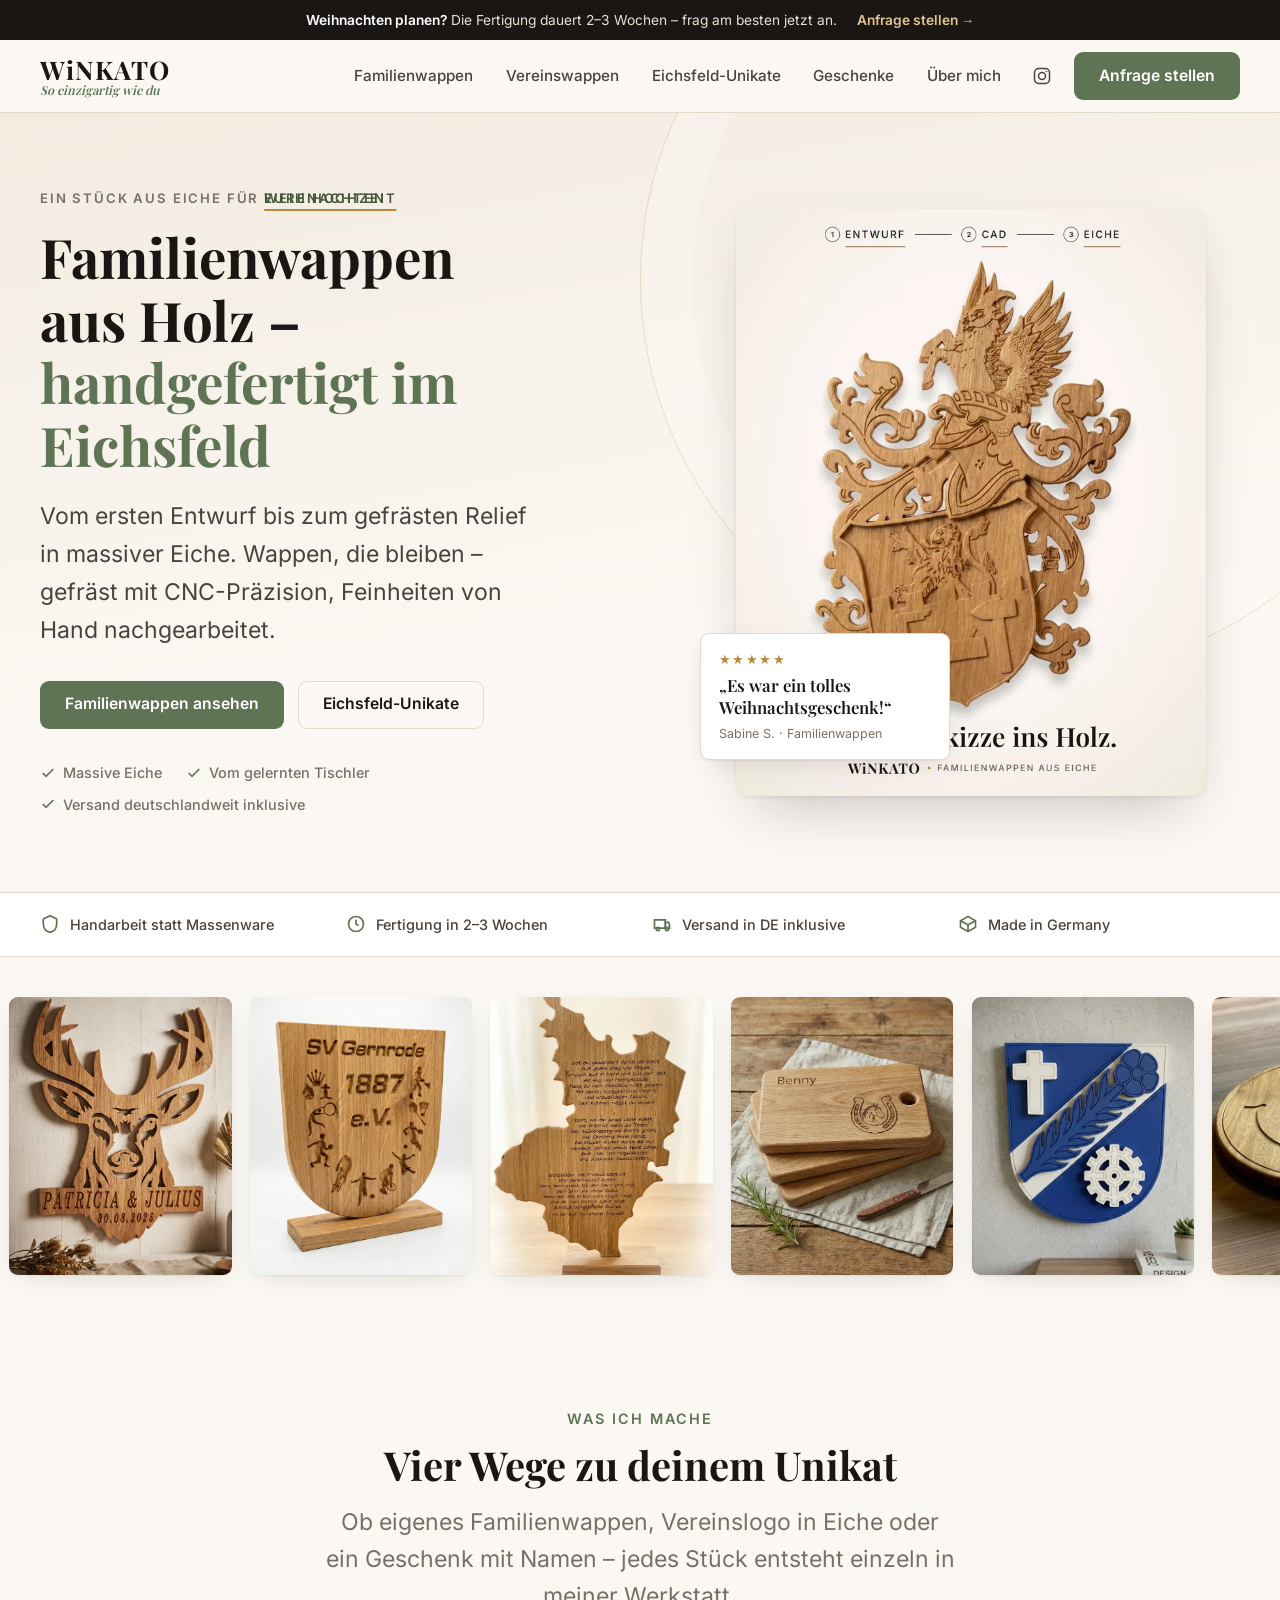
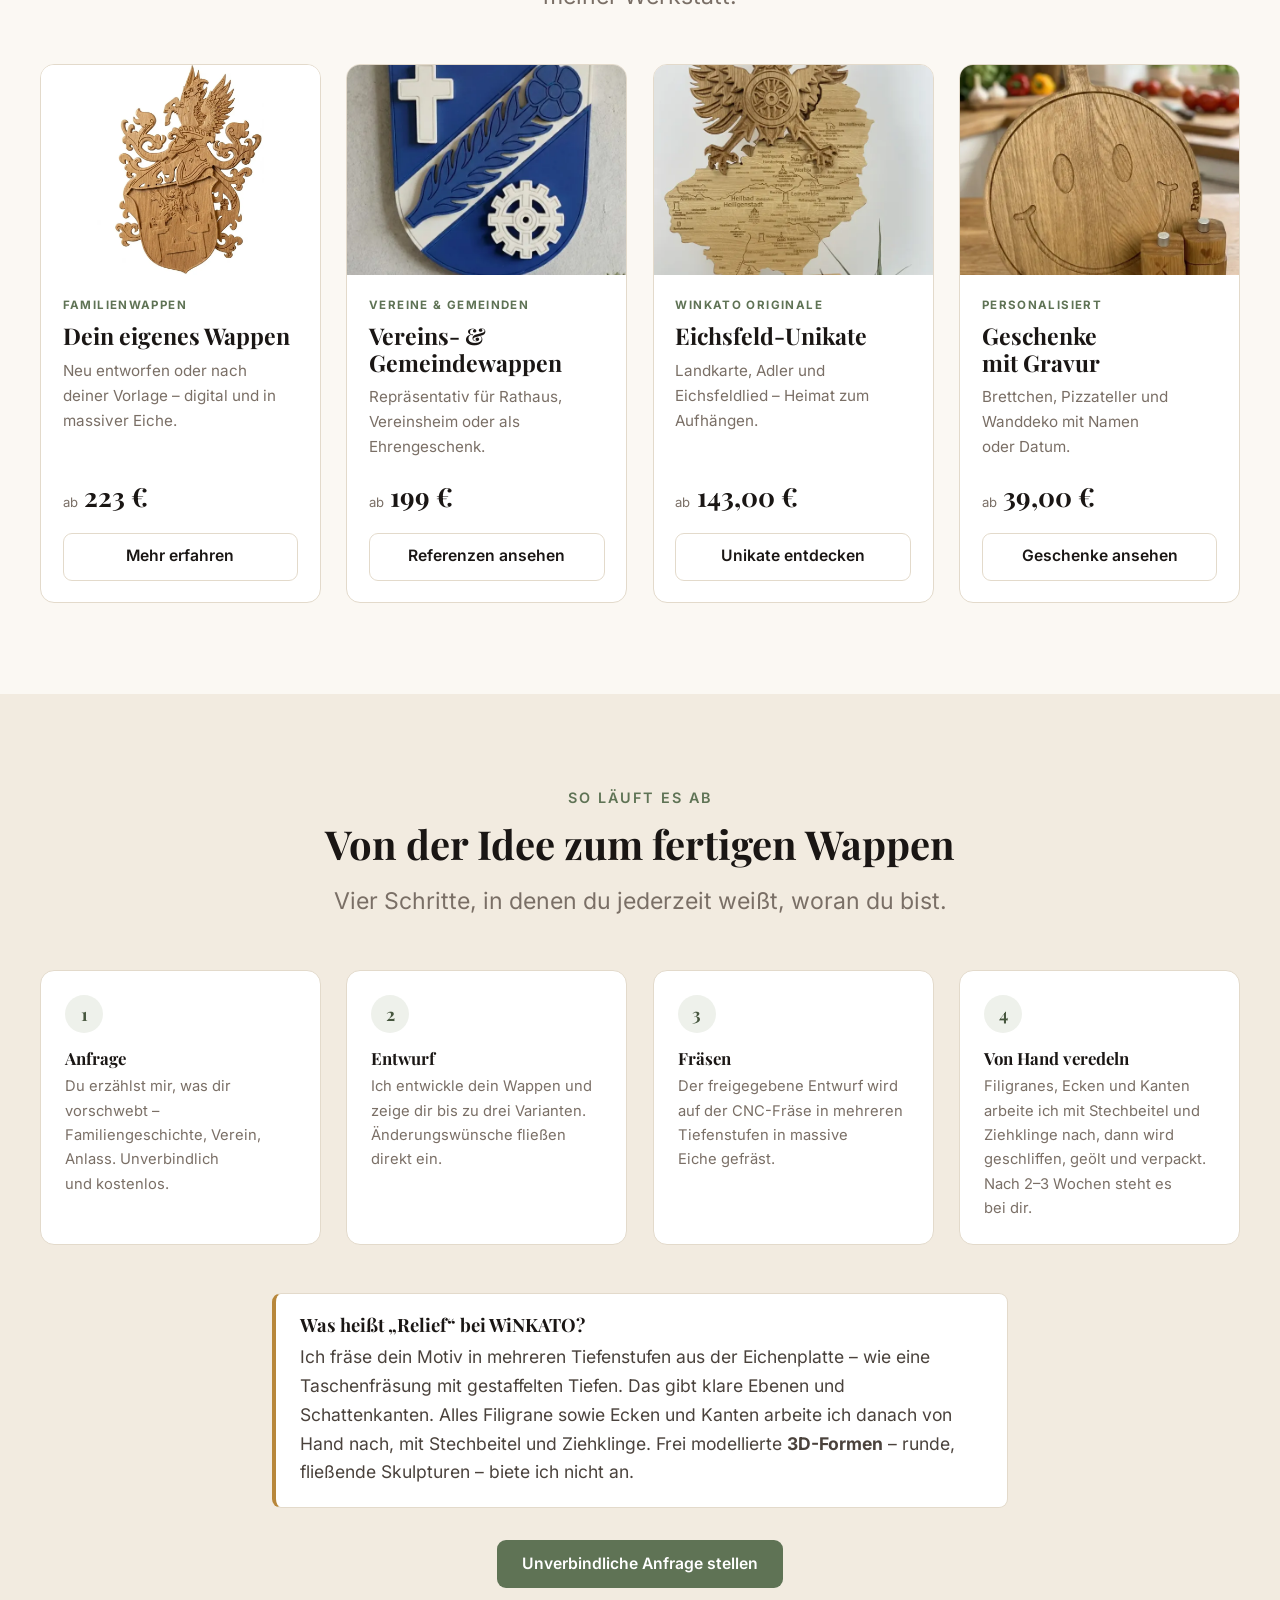
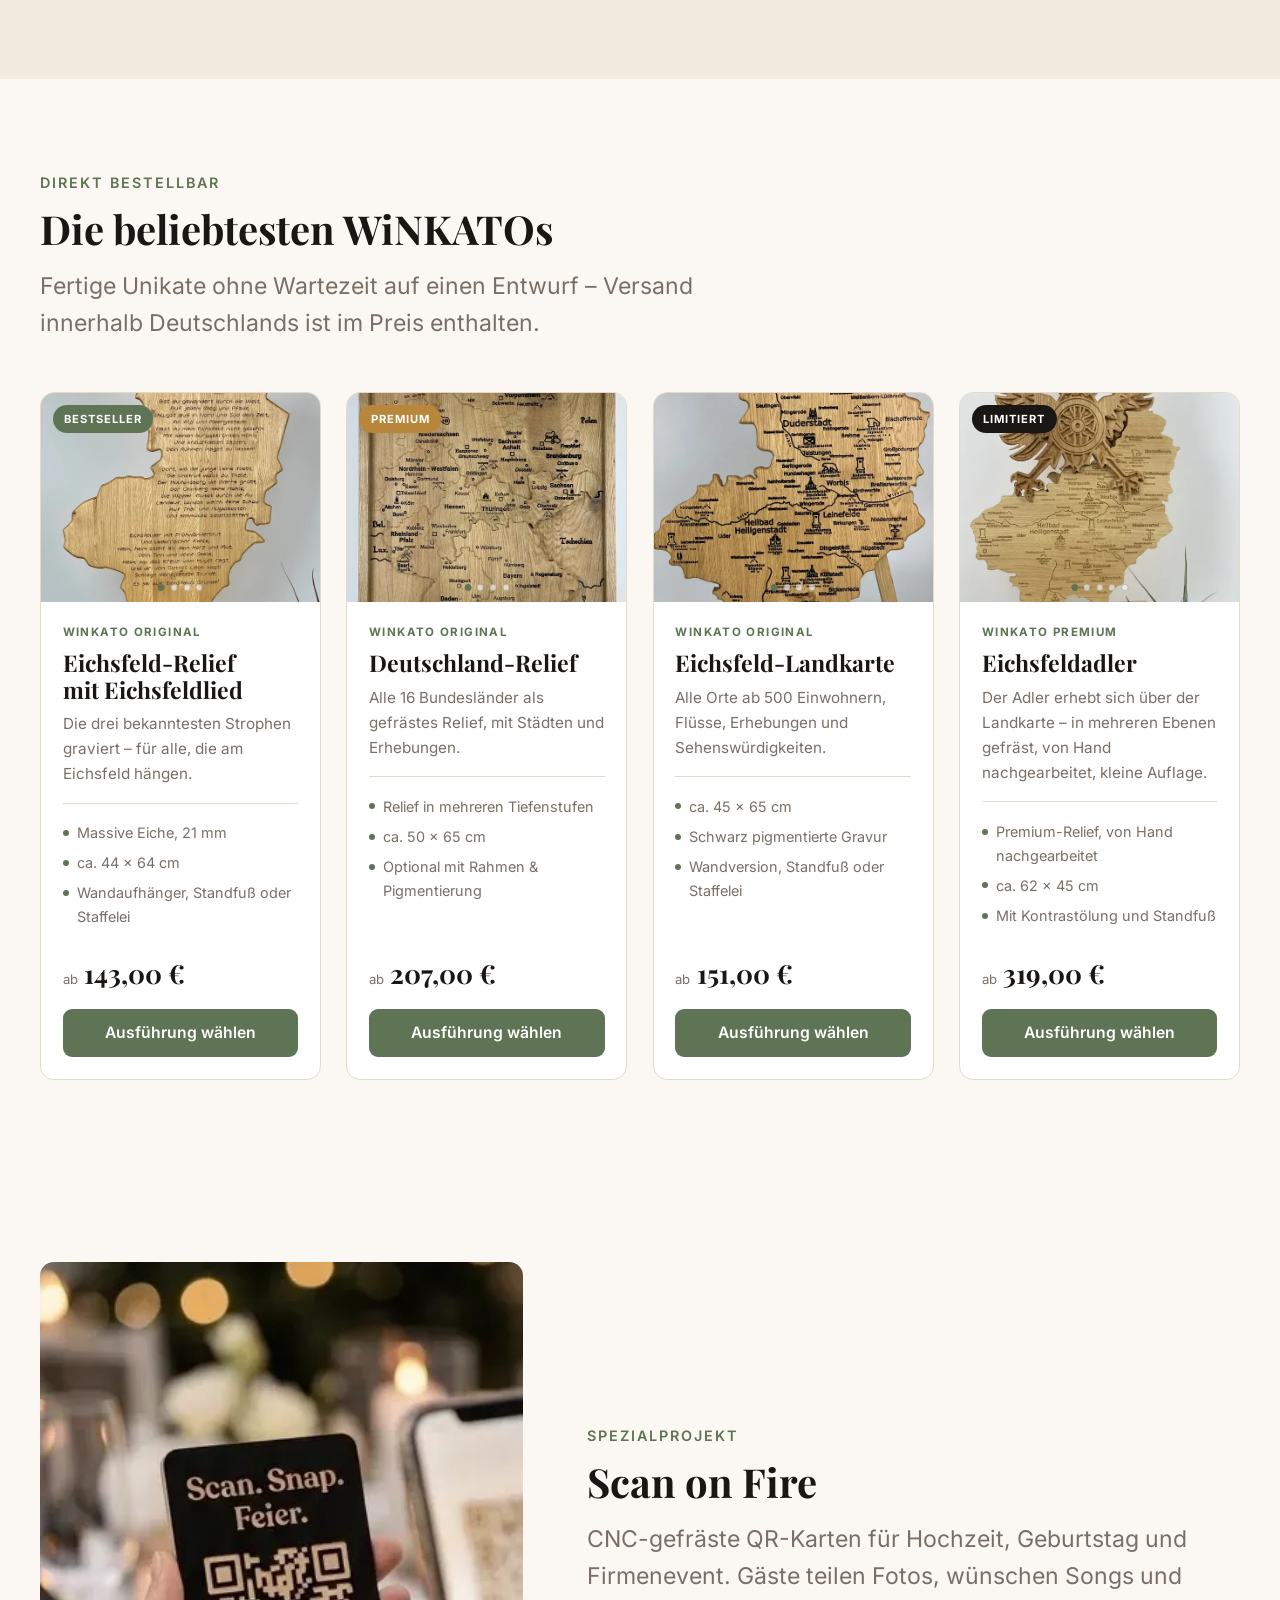
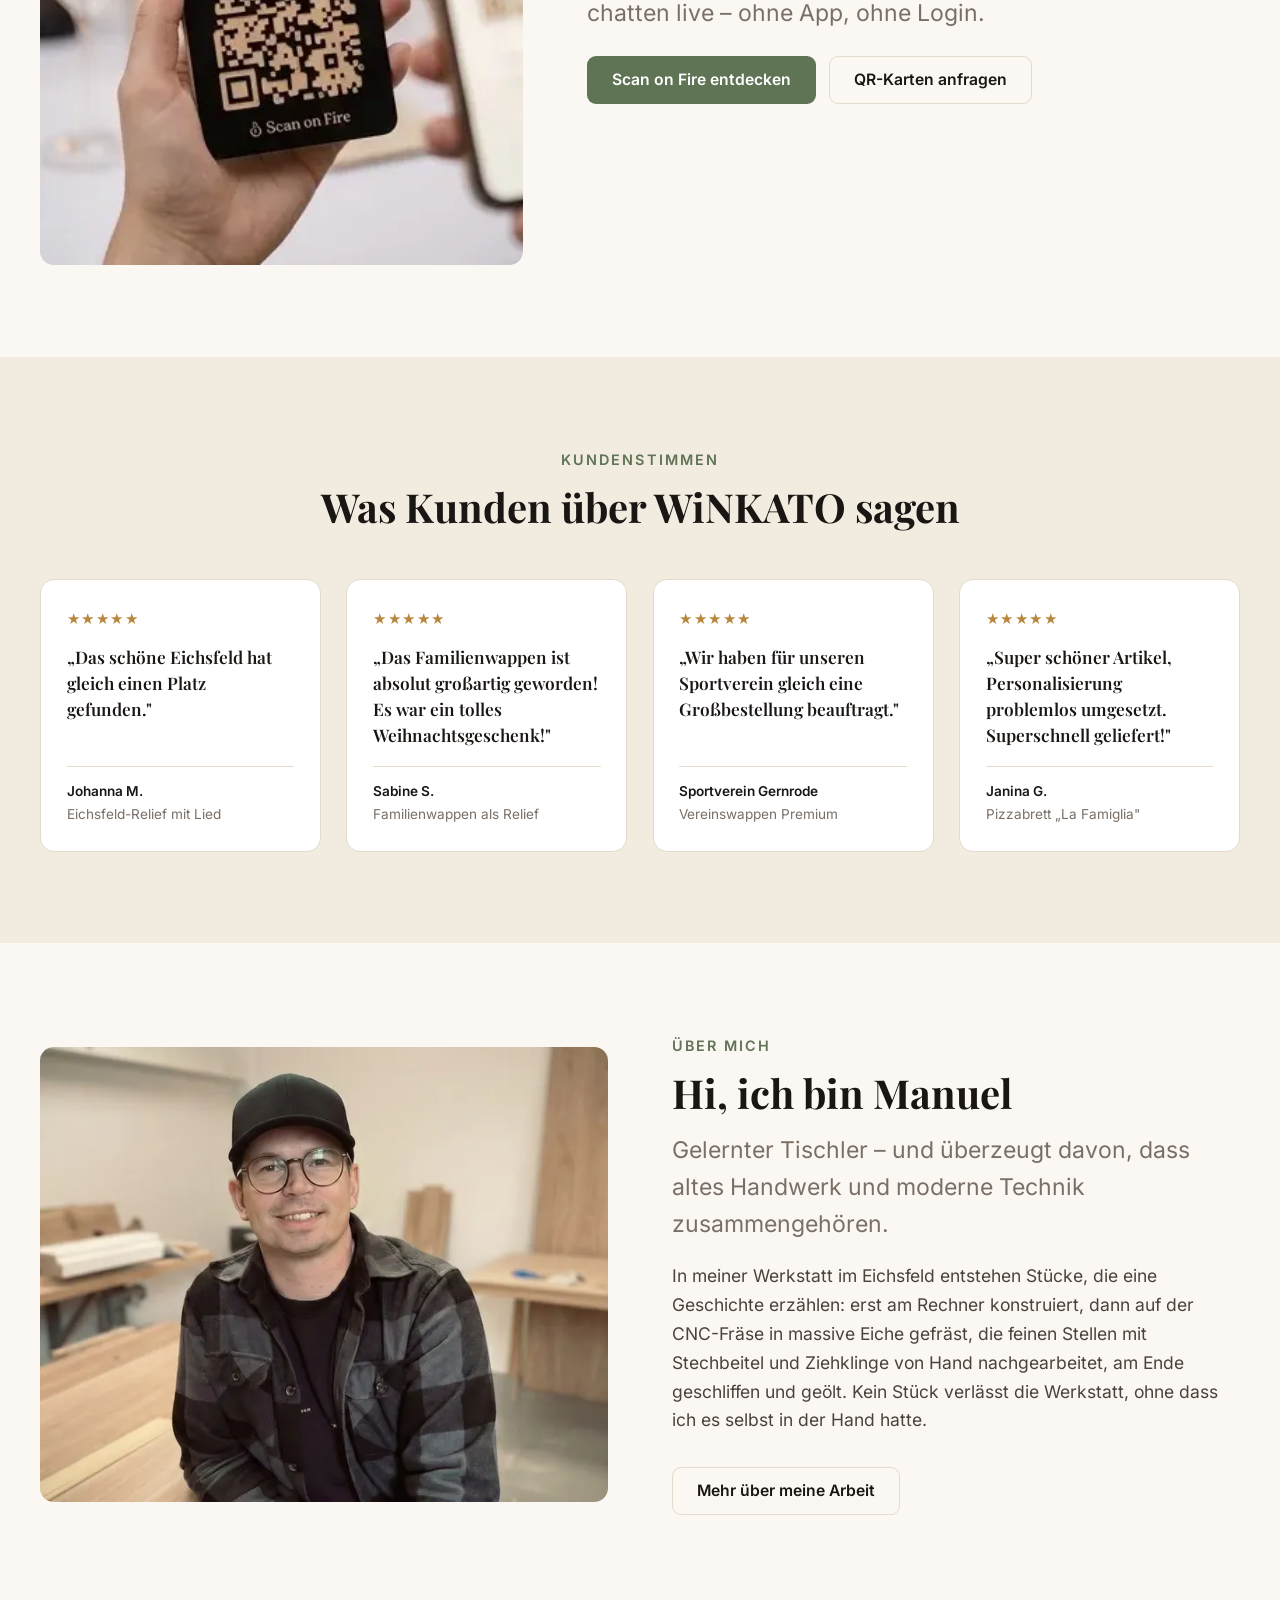
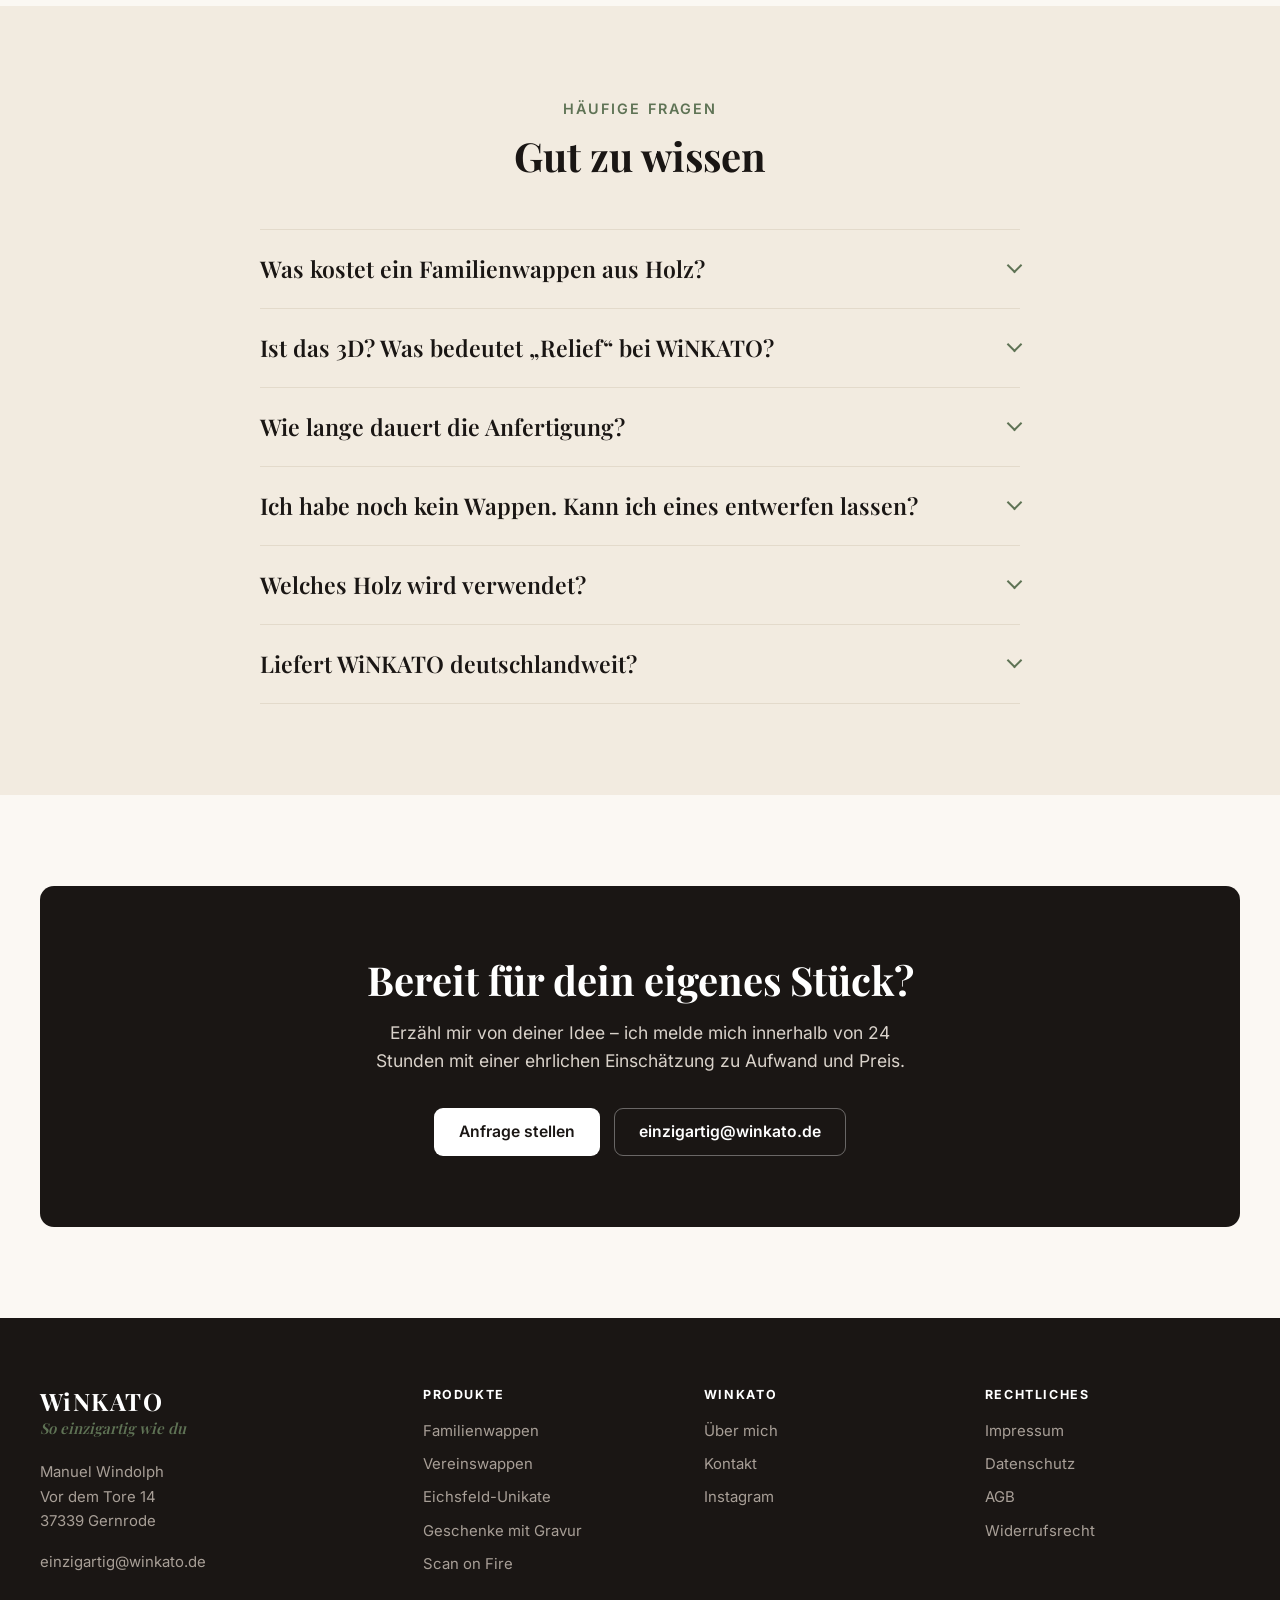
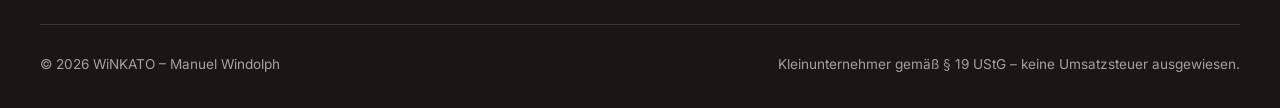
==== commit 718c1646: "Texte ehrlicher: Relief in Tiefenstufen gefräst und von Hand nachgearbeitet, kein 3D/2.5D - 3D/2.5D/" ====
--- a/index.html
+++ b/index.html
@@ -5,7 +5,7 @@
 <meta name="viewport" content="width=device-width, initial-scale=1">
 
 <title>Familienwappen aus Holz – gefräst in Eiche | WiNKATO</title>
-<meta name="description" content="Familienwappen, Vereinswappen und Eichsfeld-Unikate aus massiver Eiche. Vom Entwurf bis zum 3D-Relief – handgefertigt von Tischler Manuel Windolph im Eichsfeld.">
+<meta name="description" content="Familienwappen, Vereinswappen und Eichsfeld-Unikate aus massiver Eiche. Vom Entwurf bis zum gefrästen Relief, von Hand nachgearbeitet – von Tischler Manuel Windolph im Eichsfeld.">
 <link rel="canonical" href="https://www.winkato.de/">
 <meta name="robots" content="index,follow,max-image-preview:large,max-snippet:-1">
 
@@ -13,7 +13,7 @@
 <meta property="og:site_name" content="WiNKATO">
 <meta property="og:locale" content="de_DE">
 <meta property="og:title" content="Familienwappen aus Holz – handgefertigt im Eichsfeld">
-<meta property="og:description" content="Familienwappen, Vereinswappen und Eichsfeld-Unikate aus massiver Eiche. Vom Entwurf bis zum fertigen 3D-Relief.">
+<meta property="og:description" content="Familienwappen, Vereinswappen und Eichsfeld-Unikate aus massiver Eiche. Vom Entwurf bis zum gefrästen, von Hand nachgearbeiteten Relief.">
 <meta property="og:url" content="https://www.winkato.de/">
 <meta property="og:image" content="https://www.winkato.de/assets/img/og-default.jpg">
 <meta property="og:image:width" content="1200">
@@ -29,10 +29,10 @@
 <link rel="preload" as="font" type="font/woff2" href="assets/fonts/playfair-700-latin.woff2" crossorigin>
 <link rel="preload" as="font" type="font/woff2" href="assets/fonts/inter-400-latin.woff2" crossorigin>
 <link rel="stylesheet" href="assets/css/fonts.css">
-<link rel="stylesheet" href="assets/css/main.css?v=20261112c">
-
-<script src="assets/js/shop-data.js?v=20261112c" defer></script>
-<script src="assets/js/main.js?v=20261112c" defer></script>
+<link rel="stylesheet" href="assets/css/main.css?v=20261113">
+
+<script src="assets/js/shop-data.js?v=20261113" defer></script>
+<script src="assets/js/main.js?v=20261113" defer></script>
 
 <script type="application/ld+json">
 {
@@ -79,7 +79,15 @@
           "name": "Was kostet ein Familienwappen aus Holz?",
           "acceptedAnswer": {
             "@type": "Answer",
-            "text": "Ein reines Wappen-Design in digitaler Form beginnt bei 223 €. Ein fertiges 3D-Relief aus massiver Eiche inklusive Entwurf liegt bei 599 €. Bringst du eine fertige Zeichnung mit, startet die Umsetzung in Holz bei 519 €. Der genaue Preis hängt von Größe und Detailgrad ab."
+            "text": "Ein reines Wappen-Design in digitaler Form beginnt bei 223 €. Ein fertiges gefrästes Relief aus massiver Eiche inklusive Entwurf liegt bei 599 €. Bringst du eine fertige Zeichnung mit, startet die Umsetzung in Holz bei 519 €. Der genaue Preis hängt von Größe und Detailgrad ab."
+          }
+        },
+        {
+          "@type": "Question",
+          "name": "Ist das 3D? Was bedeutet „Relief“ bei WiNKATO?",
+          "acceptedAnswer": {
+            "@type": "Answer",
+            "text": "Nein, ich fräse keine frei modellierten 3D-Formen. Dein Motiv wird in mehreren Tiefenstufen aus der Eichenplatte gefräst – ähnlich einer Taschenfräsung mit gestaffelten Tiefen. So entstehen klare Ebenen und Schattenkanten. Alles Filigrane sowie Ecken und Kanten arbeite ich danach von Hand mit Stechbeitel und Ziehklinge nach. Das ist Handwerk mit Maschinenhilfe, keine 3D-Skulptur."
           }
         },
         {
@@ -177,8 +185,8 @@
         </p>
         <h1 class="hero__title">Familienwappen aus Holz –<br><em>handgefertigt im Eichsfeld</em></h1>
         <p class="hero__text">
-          Vom ersten Entwurf bis zum fertigen 3D-Relief in massiver Eiche.
-          Wappen, die bleiben – gefräst mit CNC-Präzision, veredelt von Hand.
+          Vom ersten Entwurf bis zum gefrästen Relief in massiver Eiche.
+          Wappen, die bleiben – gefräst mit CNC-Präzision, Feinheiten von Hand nachgearbeitet.
         </p>
 
         <div class="hero__actions">
@@ -253,7 +261,7 @@
         <li><a href="vereinswappen.html"><img src="assets/img/gemeinde-2a-640.webp" alt="Gemeindewappen in Originalfarben" width="240" height="300" loading="lazy" decoding="async"></a></li>
         <li><a href="geschenke.html"><img src="assets/img/insta-pizzabrett-johanna-640.webp" alt="Pizzabrett „Pizza à la Johanna“" width="240" height="300" loading="lazy" decoding="async"></a></li>
         <li><a href="eichsfeld-unikate.html"><img src="assets/img/eichsfeldadler-2-640.webp" alt="Eichsfeldadler über Kartenrelief" width="240" height="300" loading="lazy" decoding="async"></a></li>
-        <li><a href="familienwappen.html"><img src="assets/img/wappen-3d-relief-large-640.webp" alt="Familienwappen als 3D-Relief" width="240" height="300" loading="lazy" decoding="async"></a></li>
+        <li><a href="familienwappen.html"><img src="assets/img/wappen-3d-relief-large-640.webp" alt="Familienwappen als gefrästes Relief" width="240" height="300" loading="lazy" decoding="async"></a></li>
         <li><a href="scan-on-fire.html"><img src="assets/img/qr-karte-1-640.webp" alt="Scan-on-Fire-Karte im Kerzenlicht" width="240" height="300" loading="lazy" decoding="async"></a></li>
         <li><a href="eichsfeld-unikate.html"><img src="assets/img/deutschland-relief-1-640.webp" alt="Deutschland-Relief aus Eiche" width="240" height="300" loading="lazy" decoding="async"></a></li>
       </ul>
@@ -287,7 +295,7 @@
             <div class="gallery gallery--contain" style="aspect-ratio:4/3">
               <img class="gallery__slide" data-active src="assets/img/wappen-3d-relief-preview-640.webp"
                    width="792" height="990" loading="lazy" decoding="async"
-                   alt="Familienwappen mit Helmzier als 3D-Relief in Eiche">
+                   alt="Familienwappen mit Helmzier als gefrästes Relief in Eiche">
             </div>
           </a>
           <div class="card__body">
@@ -381,13 +389,23 @@
         </li>
         <li>
           <h3>Fräsen</h3>
-          <p>Der freigegebene Entwurf wird auf der CNC-Fräse in massive Eiche übertragen – Ebene für Ebene.</p>
+          <p>Der freigegebene Entwurf wird auf der CNC-Fräse in mehreren Tiefenstufen in massive Eiche gefräst.</p>
         </li>
         <li>
-          <h3>Veredeln</h3>
-          <p>Von Hand geschliffen, geölt und versandfertig gemacht. Nach 2–3 Wochen steht es bei dir.</p>
+          <h3>Von Hand veredeln</h3>
+          <p>Filigranes, Ecken und Kanten arbeite ich mit Stechbeitel und Ziehklinge nach, dann wird geschliffen, geölt und verpackt. Nach 2–3 Wochen steht es bei dir.</p>
         </li>
       </ol>
+
+      <aside class="relief-hinweis">
+        <h3>Was heißt „Relief“ bei WiNKATO?</h3>
+        <p>
+          Ich fräse dein Motiv in mehreren Tiefenstufen aus der Eichenplatte – wie eine Taschenfräsung mit
+          gestaffelten Tiefen. Das gibt klare Ebenen und Schattenkanten. Alles Filigrane sowie Ecken und Kanten
+          arbeite ich danach von Hand nach, mit Stechbeitel und Ziehklinge. Frei modellierte
+          <strong>3D-Formen</strong> – runde, fließende Skulpturen – biete ich nicht an.
+        </p>
+      </aside>
 
       <p class="center mt-2">
         <a class="btn btn--primary" href="kontakt.html">Unverbindliche Anfrage stellen</a>
@@ -437,9 +455,9 @@
 
         <article class="card">
           <div class="gallery" data-gallery>
-            <span class="badge badge--gold">Premium 2.5D</span>
+            <span class="badge badge--gold">Premium</span>
             <div class="gallery__track">
-              <img class="gallery__slide" data-active src="assets/img/deutschland-relief-1-640.webp" width="1280" height="1597" loading="lazy" decoding="async" alt="Deutschland-Relief in 2.5D mit allen Bundesländern aus Eiche">
+              <img class="gallery__slide" data-active src="assets/img/deutschland-relief-1-640.webp" width="1280" height="1597" loading="lazy" decoding="async" alt="Deutschland-Relief mit allen Bundesländern aus Eiche">
               <img class="gallery__slide" data-src="assets/img/deutschland-relief-2-640.webp" width="1280" height="1597" loading="lazy" decoding="async" alt="Detail des Deutschland-Reliefs mit markierten Städten">
               <img class="gallery__slide" data-src="assets/img/deutschland-relief-3-640.webp" width="1280" height="1597" loading="lazy" decoding="async" alt="Deutschland-Relief aus Eiche in voller Ansicht">
               <img class="gallery__slide" data-src="assets/img/deutschland-relief-4-640.webp" width="1280" height="1597" loading="lazy" decoding="async" alt="Deutschland-Relief mit Rahmen und pigmentierter Gravur">
@@ -450,10 +468,10 @@
           </div>
           <div class="card__body">
             <p class="card__cat">WiNKATO Original</p>
-            <h3 class="card__title">Deutschland-Relief 2.5D</h3>
-            <p class="card__desc">Alle 16 Bundesländer plastisch gefräst, mit Städten und Erhebungen.</p>
+            <h3 class="card__title">Deutschland-Relief</h3>
+            <p class="card__desc">Alle 16 Bundesländer als gefrästes Relief, mit Städten und Erhebungen.</p>
             <ul class="card__spec">
-              <li>2.5D-Relief-Fräsung</li>
+              <li>Relief in mehreren Tiefenstufen</li>
               <li>ca. 50 × 65 cm</li>
               <li>Optional mit Rahmen &amp; Pigmentierung</li>
             </ul>
@@ -509,9 +527,9 @@
           <div class="card__body">
             <p class="card__cat">WiNKATO Premium</p>
             <h3 class="card__title">Eichsfeldadler</h3>
-            <p class="card__desc">Der Adler plastisch über der Landkarte – mehrschichtig gefräst, kleine Auflage.</p>
+            <p class="card__desc">Der Adler erhebt sich über der Landkarte – in mehreren Ebenen gefräst, von Hand nachgearbeitet, kleine Auflage.</p>
             <ul class="card__spec">
-              <li>Premium 3D-Relief</li>
+              <li>Premium-Relief, von Hand nachgearbeitet</li>
               <li>ca. 62 × 45 cm</li>
               <li>Mit Kontrastölung und Standfuß</li>
             </ul>
@@ -569,7 +587,7 @@
         <figure class="quote">
           <p class="quote__stars" aria-label="5 von 5 Sternen">★★★★★</p>
           <blockquote>„Das Familienwappen ist absolut großartig geworden! Es war ein tolles Weihnachtsgeschenk!"</blockquote>
-          <figcaption><b>Sabine S.</b><br>Familienwappen 2.5D</figcaption>
+          <figcaption><b>Sabine S.</b><br>Familienwappen als Relief</figcaption>
         </figure>
 
         <figure class="quote">
@@ -603,8 +621,7 @@
         <p class="lead">Gelernter Tischler – und überzeugt davon, dass altes Handwerk und moderne Technik zusammengehören.</p>
         <p style="margin-top:1.25rem">
           In meiner Werkstatt im Eichsfeld entstehen Stücke, die eine Geschichte erzählen: erst am Rechner
-          konstruiert, dann auf der CNC-Fräse in massive Eiche übertragen und am Ende von Hand geschliffen
-          und geölt. Kein Stück verlässt die Werkstatt, ohne dass ich es selbst in der Hand hatte.
+          konstruiert, dann auf der CNC-Fräse in massive Eiche gefräst, die feinen Stellen mit Stechbeitel und Ziehklinge von Hand nachgearbeitet, am Ende geschliffen und geölt. Kein Stück verlässt die Werkstatt, ohne dass ich es selbst in der Hand hatte.
         </p>
         <p class="mt-2"><a class="btn btn--ghost" href="ueber-mich.html">Mehr über meine Arbeit</a></p>
       </div>
@@ -623,14 +640,20 @@
         <details>
           <summary>Was kostet ein Familienwappen aus Holz?</summary>
           <div>
-            Ein reines Wappen-Design in digitaler Form beginnt bei 223&nbsp;€. Ein fertiges 3D-Relief aus
-            massiver Eiche inklusive Entwurf liegt bei 599&nbsp;€. Bringst du eine fertige Zeichnung mit,
+            Ein reines Wappen-Design in digitaler Form beginnt bei 223&nbsp;€. Ein fertiges gefrästes Relief aus massiver Eiche inklusive Entwurf liegt bei 599&nbsp;€. Bringst du eine fertige Zeichnung mit,
             startet die Umsetzung in Holz bei 519&nbsp;€. Der genaue Preis hängt von Größe und Detailgrad ab –
             <a href="kontakt.html">frag einfach unverbindlich an</a>.
           </div>
         </details>
 
         <details>
+        <summary>Ist das 3D? Was bedeutet „Relief“ bei WiNKATO?</summary>
+        <div>
+          Nein, ich fräse keine frei modellierten 3D-Formen. Dein Motiv wird in <strong>mehreren Tiefenstufen</strong> aus der Eichenplatte gefräst – ähnlich einer Taschenfräsung mit gestaffelten Tiefen. So entstehen klare Ebenen und Schattenkanten. Alles Filigrane sowie Ecken und Kanten arbeite ich danach <strong>von Hand mit Stechbeitel und Ziehklinge</strong> nach. Das ist Handwerk mit Maschinenhilfe, keine 3D-Skulptur.
+        </div>
+      </details>
+
+      <details>
           <summary>Wie lange dauert die Anfertigung?</summary>
           <div>
             Rechne mit 2 bis 3 Wochen. Ein neues Wappen-Design dauert je nach Abstimmungsrunden etwas länger,
--- a/assets/css/main.css
+++ b/assets/css/main.css
@@ -1493,3 +1493,18 @@
 }
 
 .lightbox__count[hidden] { display: none; }
+
+/* ------------------------------------------- Hinweis: was „Relief“ heißt */
+
+.relief-hinweis {
+  max-width: 46rem;
+  margin: clamp(2rem, 1.5rem + 2vw, 3rem) auto 0;
+  padding: 1.25rem 1.5rem;
+  background: var(--white);
+  border: 1px solid var(--line);
+  border-left: 4px solid var(--gold);
+  border-radius: var(--radius-sm);
+}
+
+.relief-hinweis h3 { margin: 0 0 0.5rem; font-size: 1.15rem; }
+.relief-hinweis p { margin: 0; color: var(--ink-soft); }
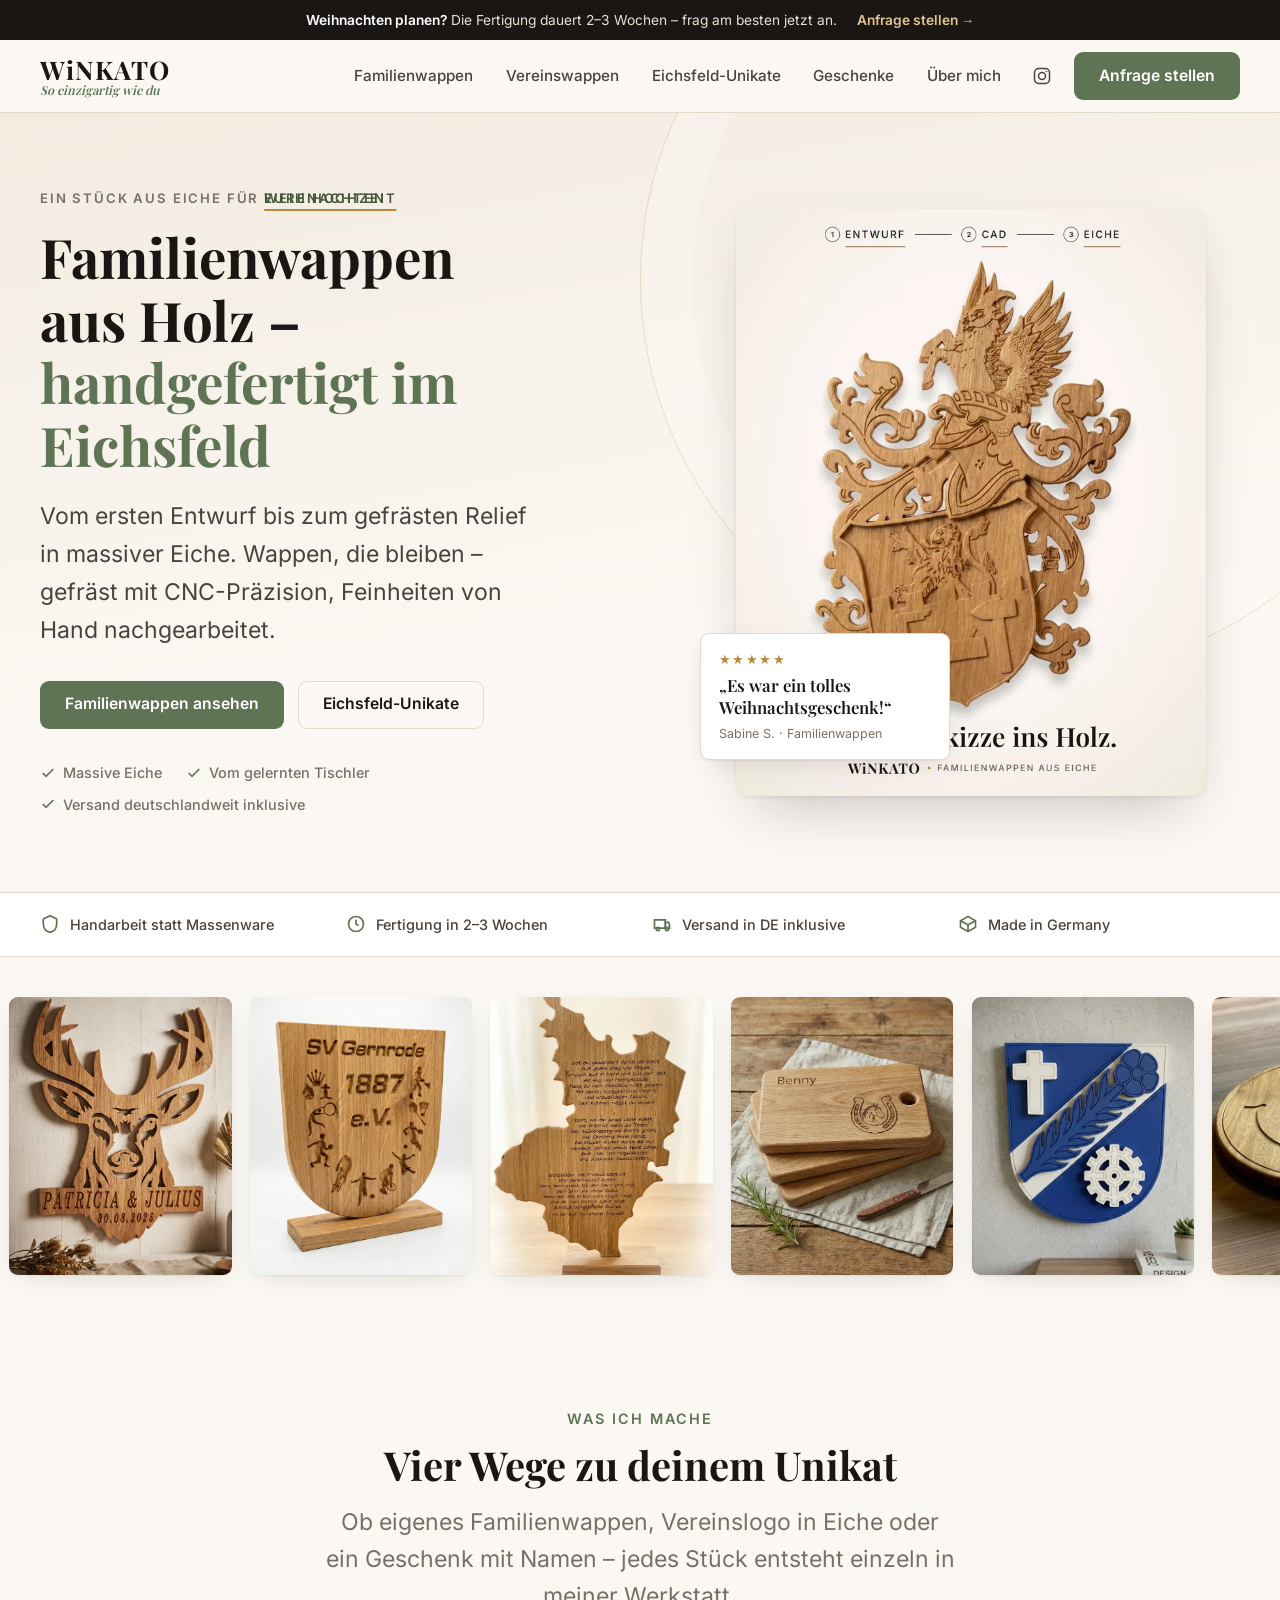
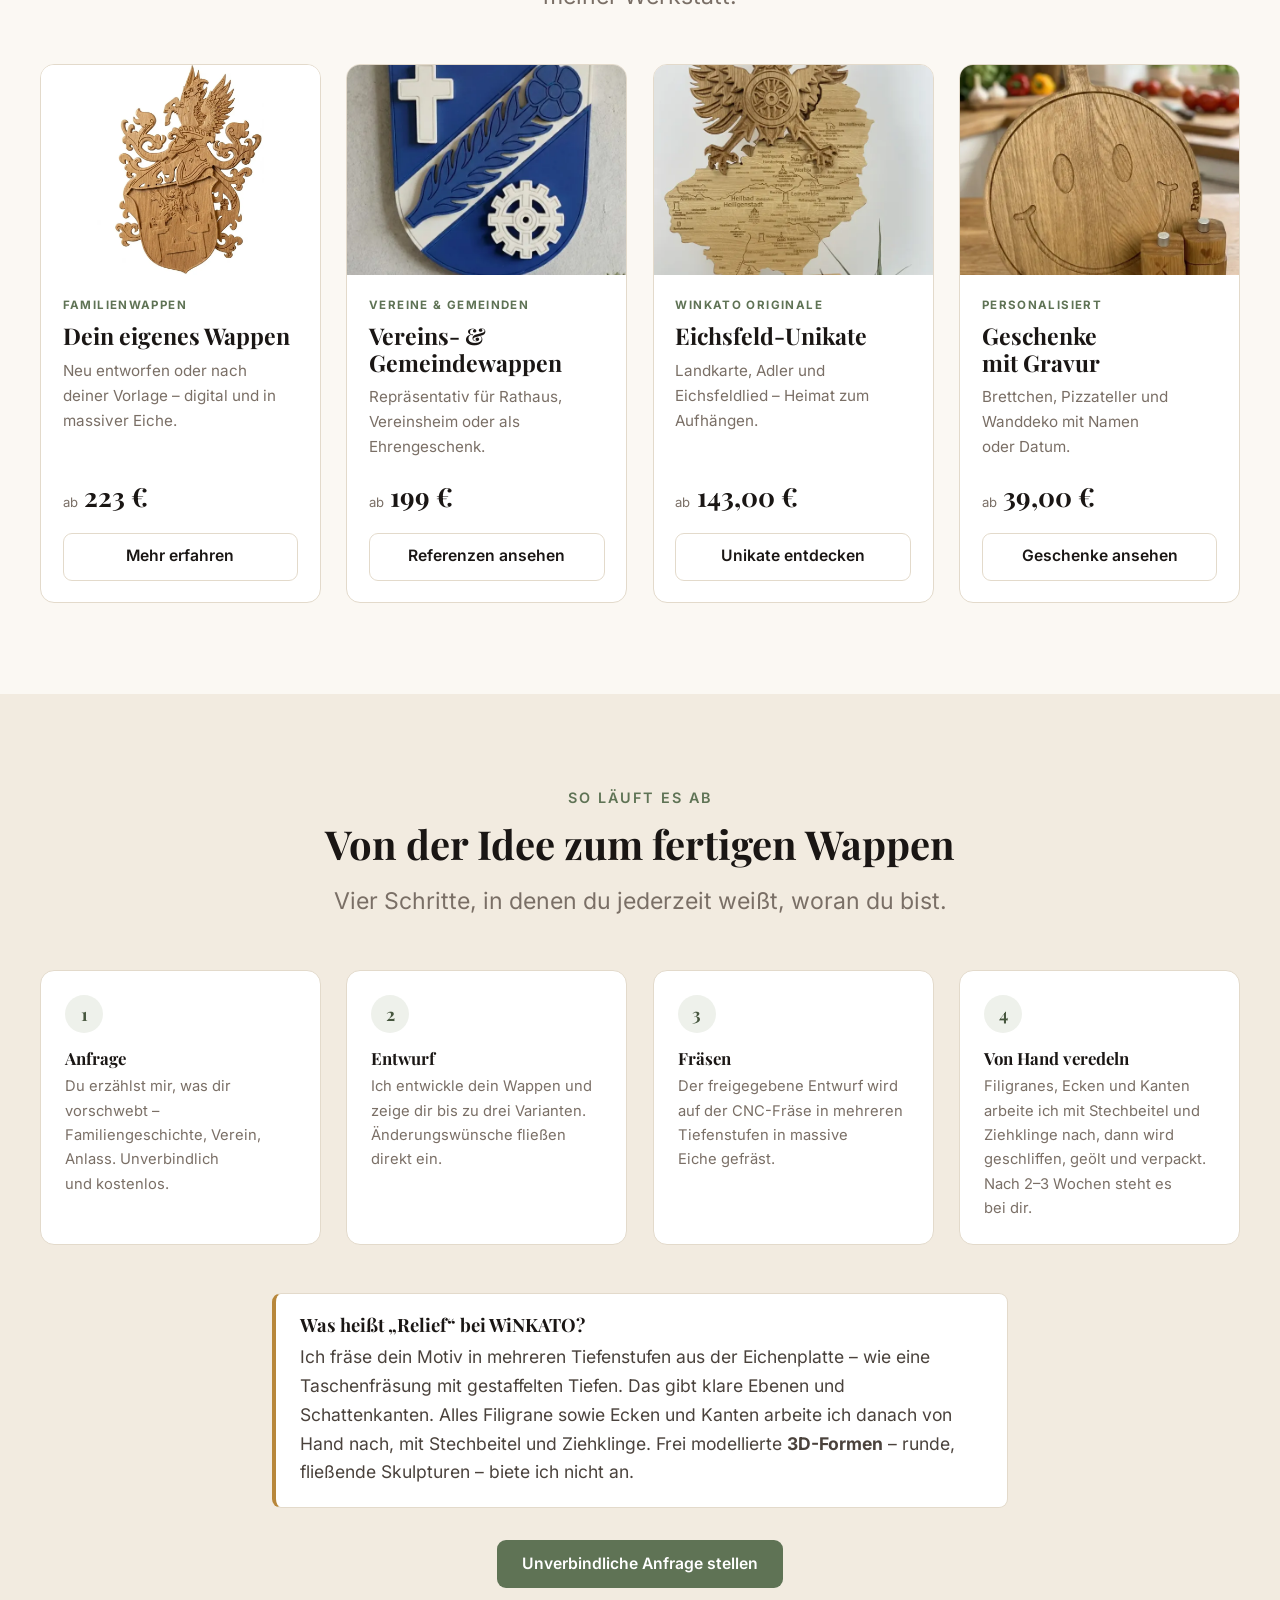
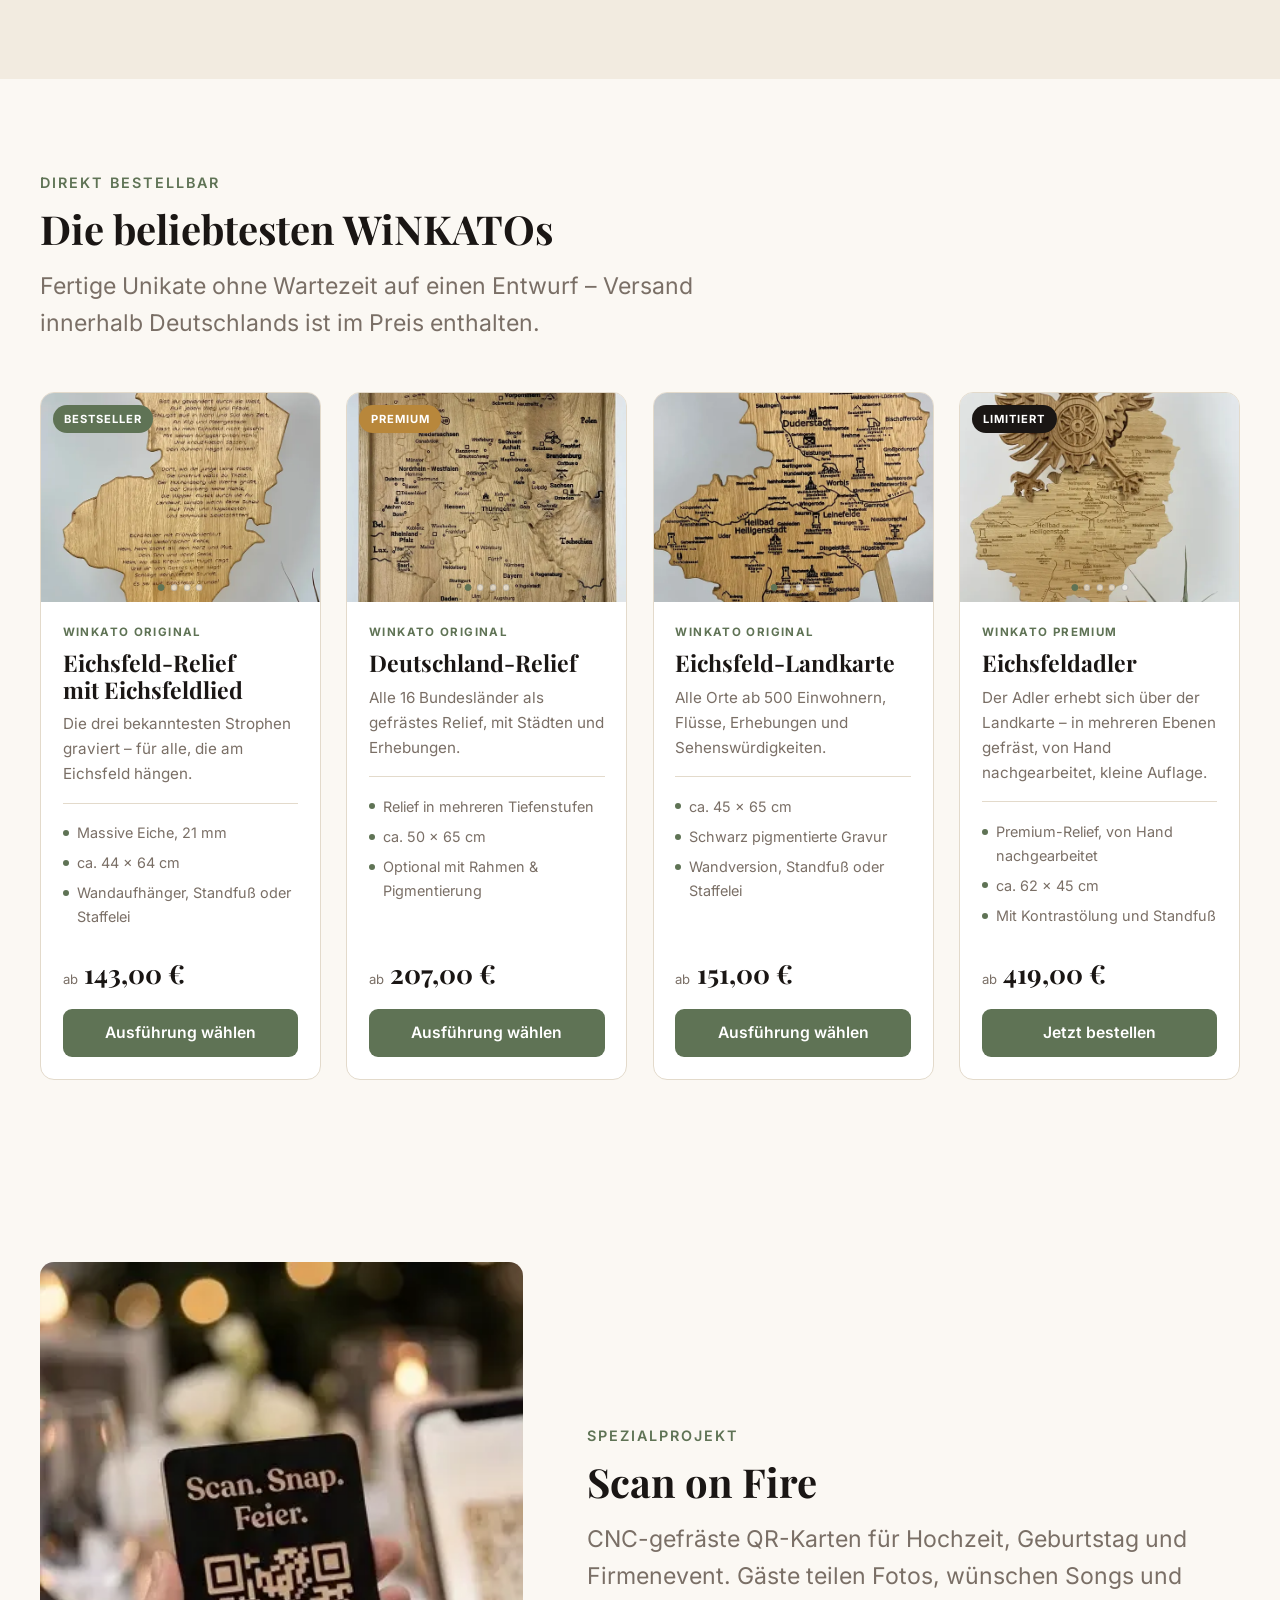
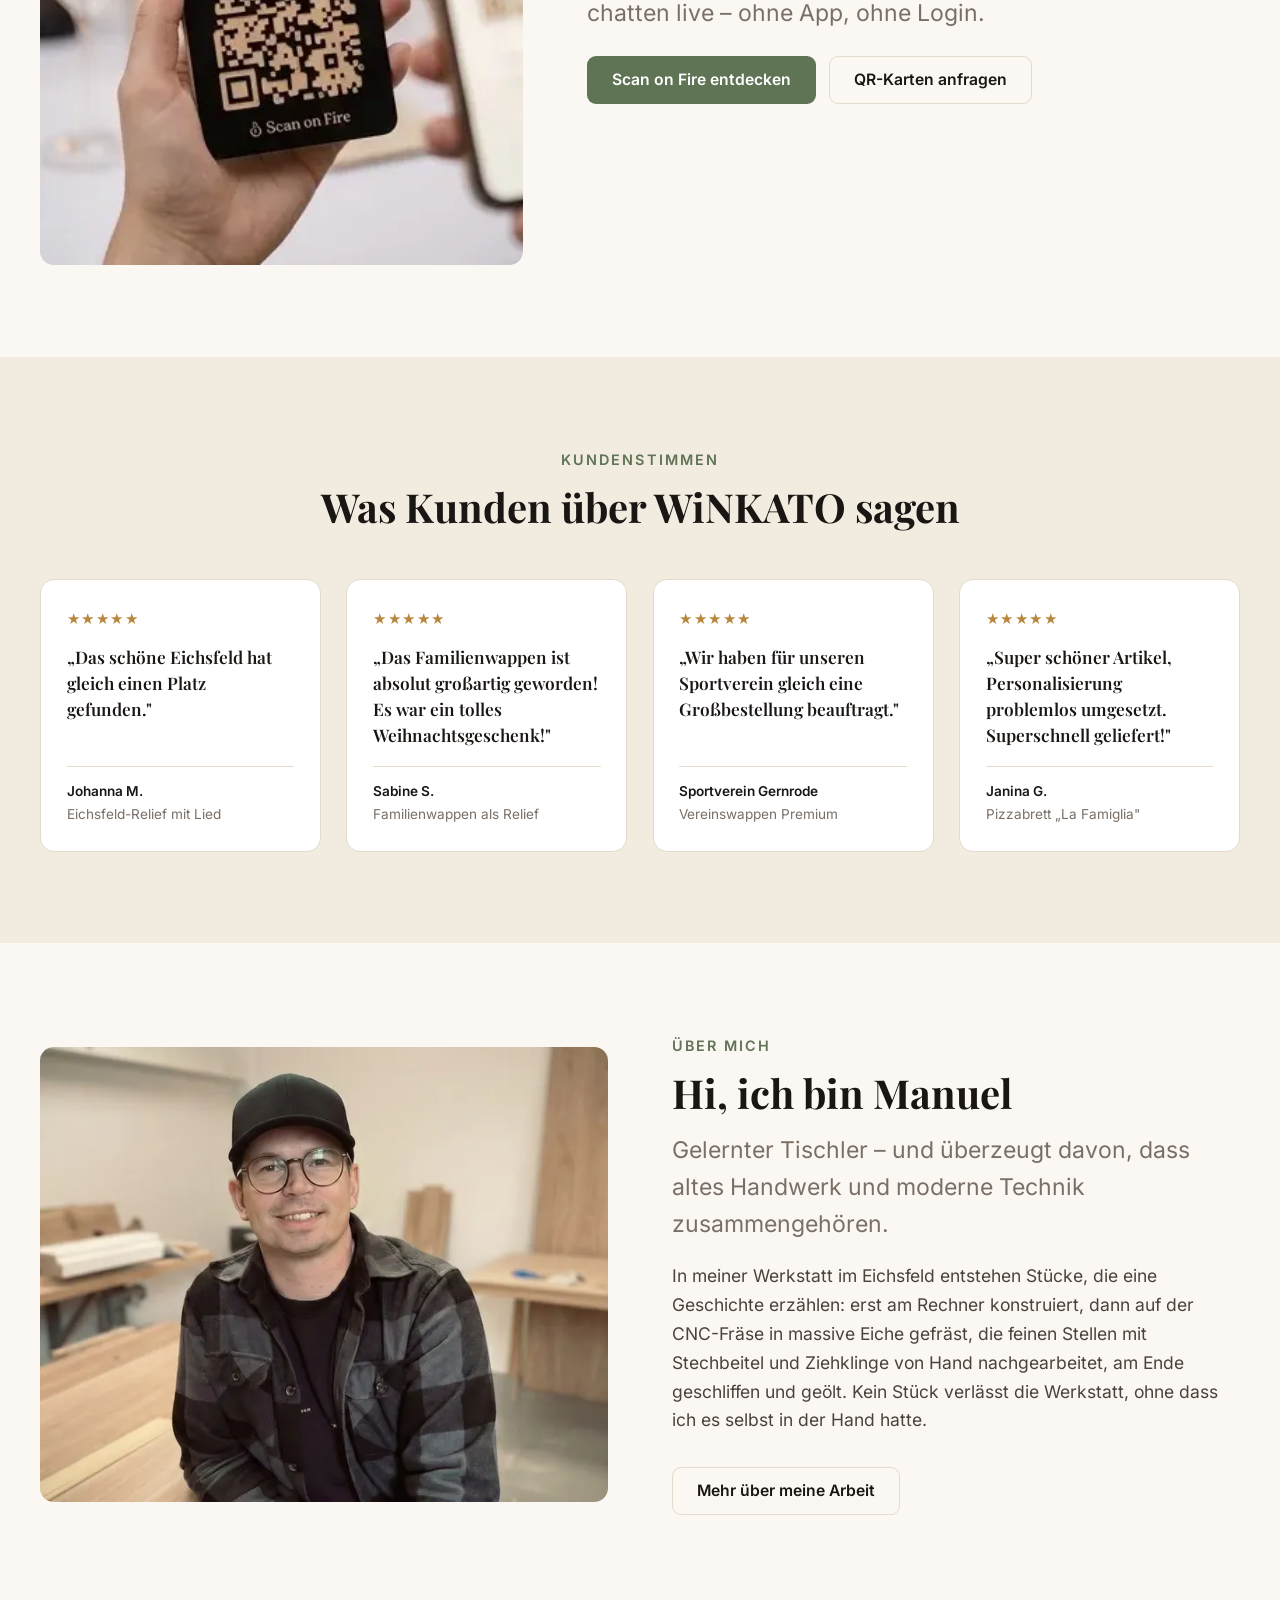
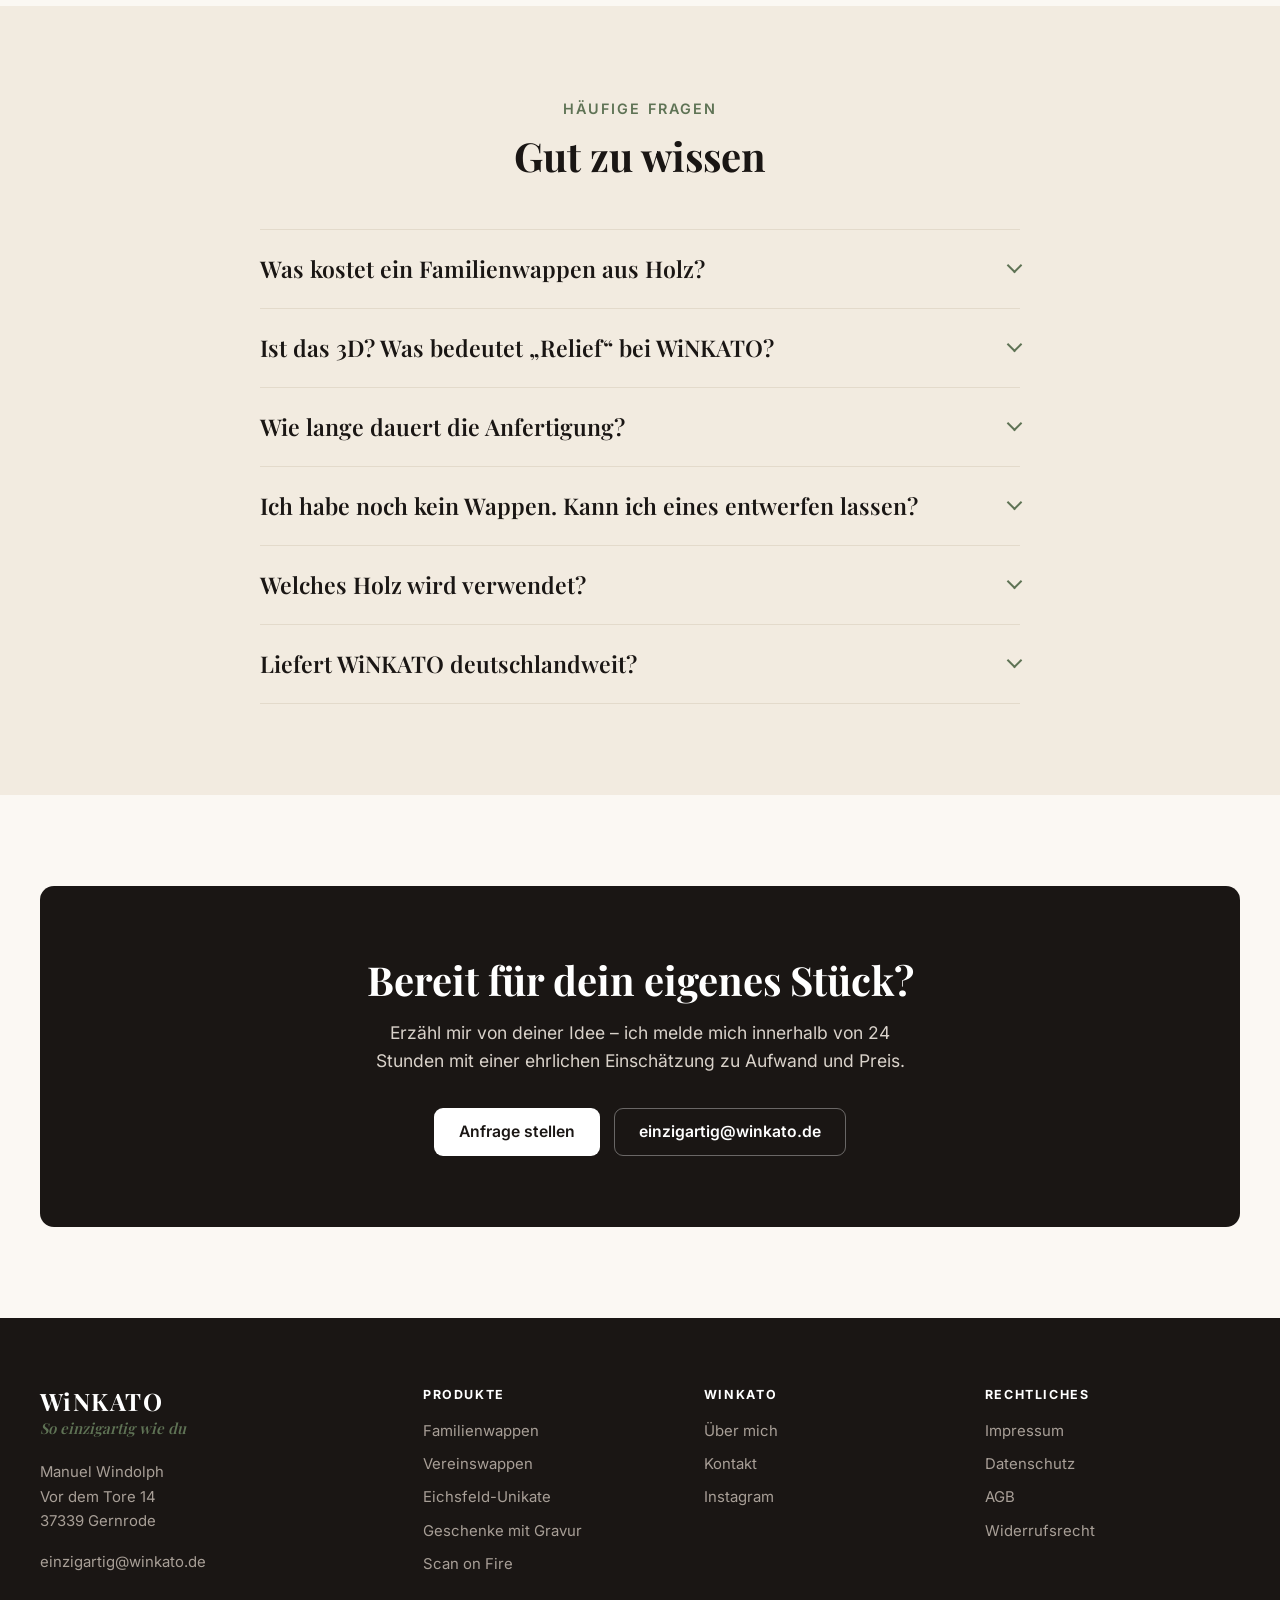
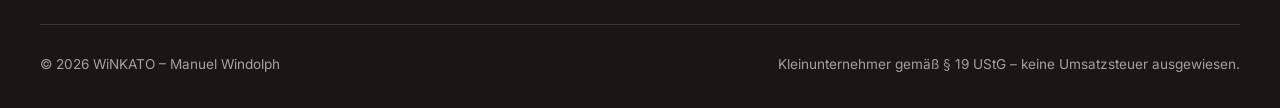
==== commit e22c6997: "Eichsfeldadler: eine Ausführung mit Sockel-Gravur für 419 € Stripe-Link für 419 € fehlt noch; bis da" ====
--- a/index.html
+++ b/index.html
@@ -29,10 +29,10 @@
 <link rel="preload" as="font" type="font/woff2" href="assets/fonts/playfair-700-latin.woff2" crossorigin>
 <link rel="preload" as="font" type="font/woff2" href="assets/fonts/inter-400-latin.woff2" crossorigin>
 <link rel="stylesheet" href="assets/css/fonts.css">
-<link rel="stylesheet" href="assets/css/main.css?v=20261113">
-
-<script src="assets/js/shop-data.js?v=20261113" defer></script>
-<script src="assets/js/main.js?v=20261113" defer></script>
+<link rel="stylesheet" href="assets/css/main.css?v=20261113b">
+
+<script src="assets/js/shop-data.js?v=20261113b" defer></script>
+<script src="assets/js/main.js?v=20261113b" defer></script>
 
 <script type="application/ld+json">
 {
@@ -534,8 +534,8 @@
               <li>Mit Kontrastölung und Standfuß</li>
             </ul>
             <div class="card__foot">
-              <div class="card__price"><span>ab</span><b data-price-from="eichsfeldadler">319,00&nbsp;€</b></div>
-              <button class="btn btn--primary btn--block" type="button" data-buy="eichsfeldadler">Ausführung wählen</button>
+              <div class="card__price"><span>ab</span><b data-price-from="eichsfeldadler">419,00&nbsp;€</b></div>
+              <button class="btn btn--primary btn--block" type="button" data-buy="eichsfeldadler">Jetzt bestellen</button>
             </div>
           </div>
         </article>
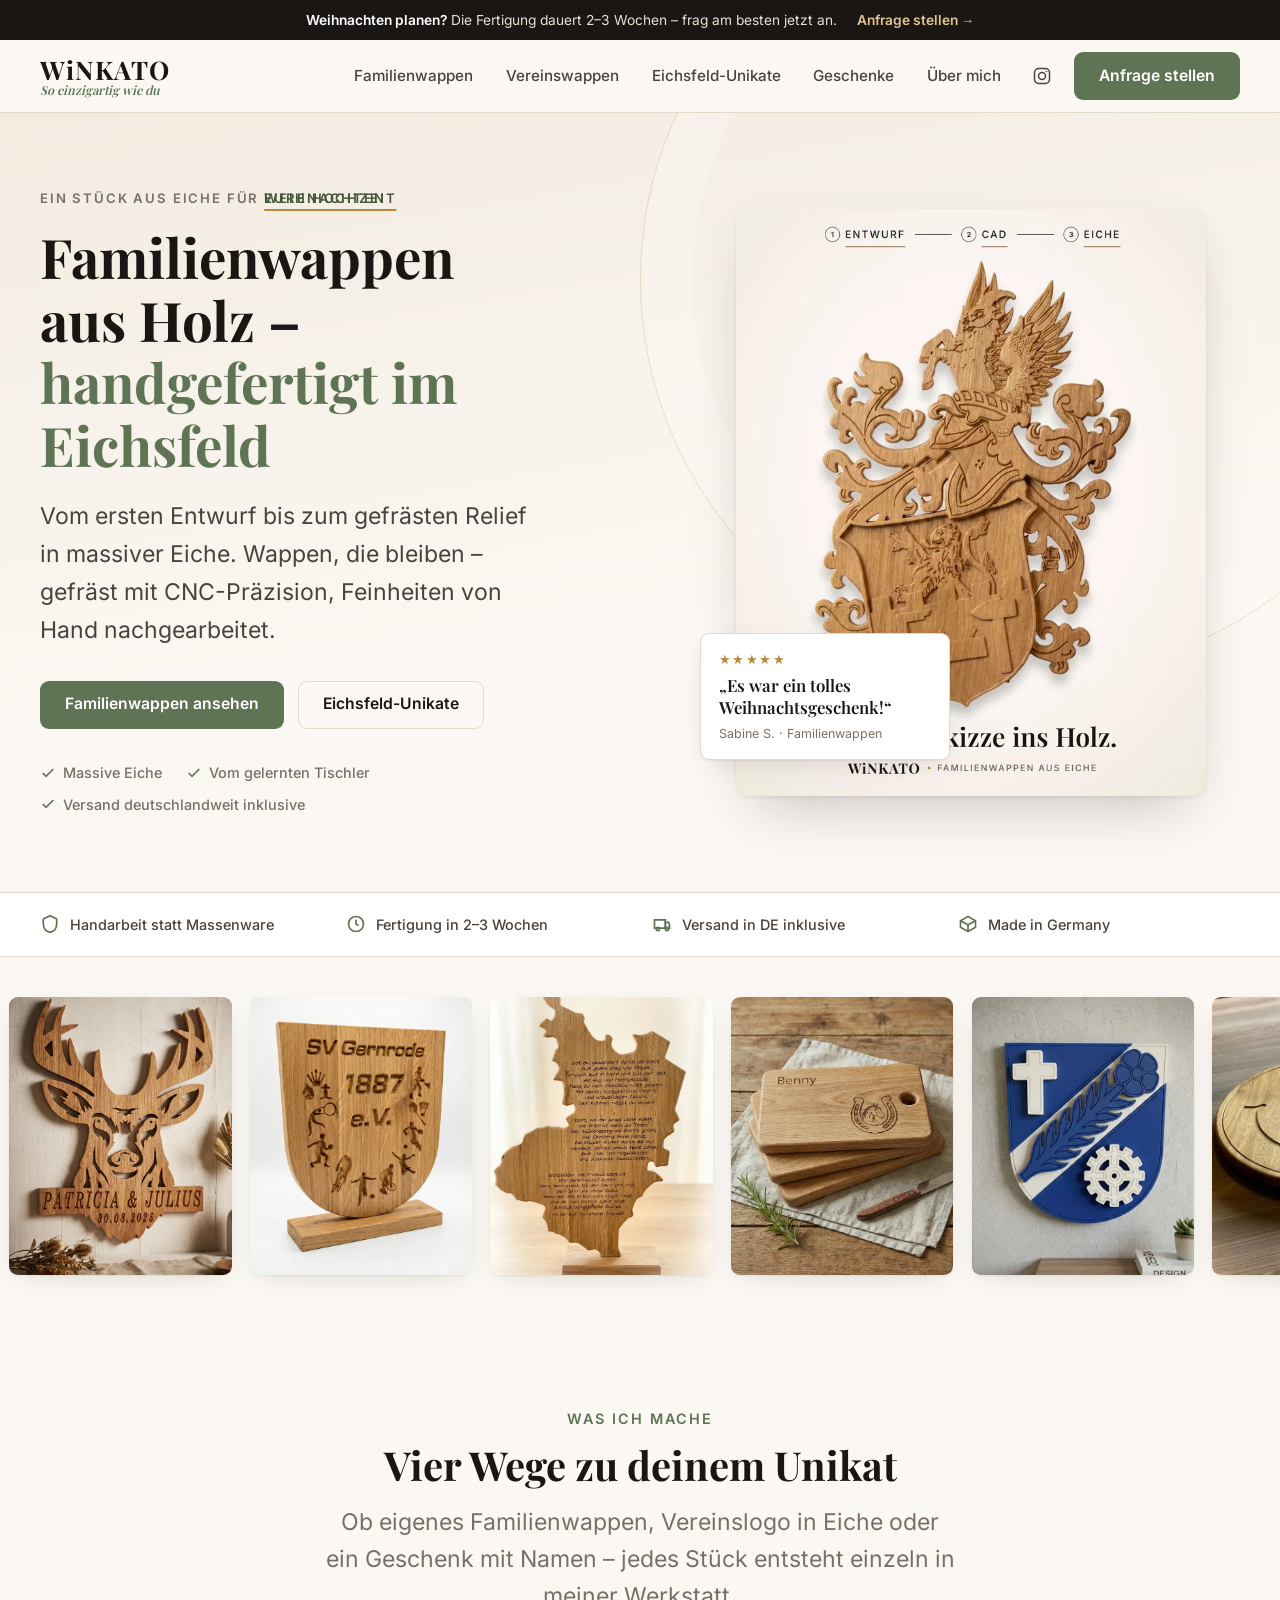
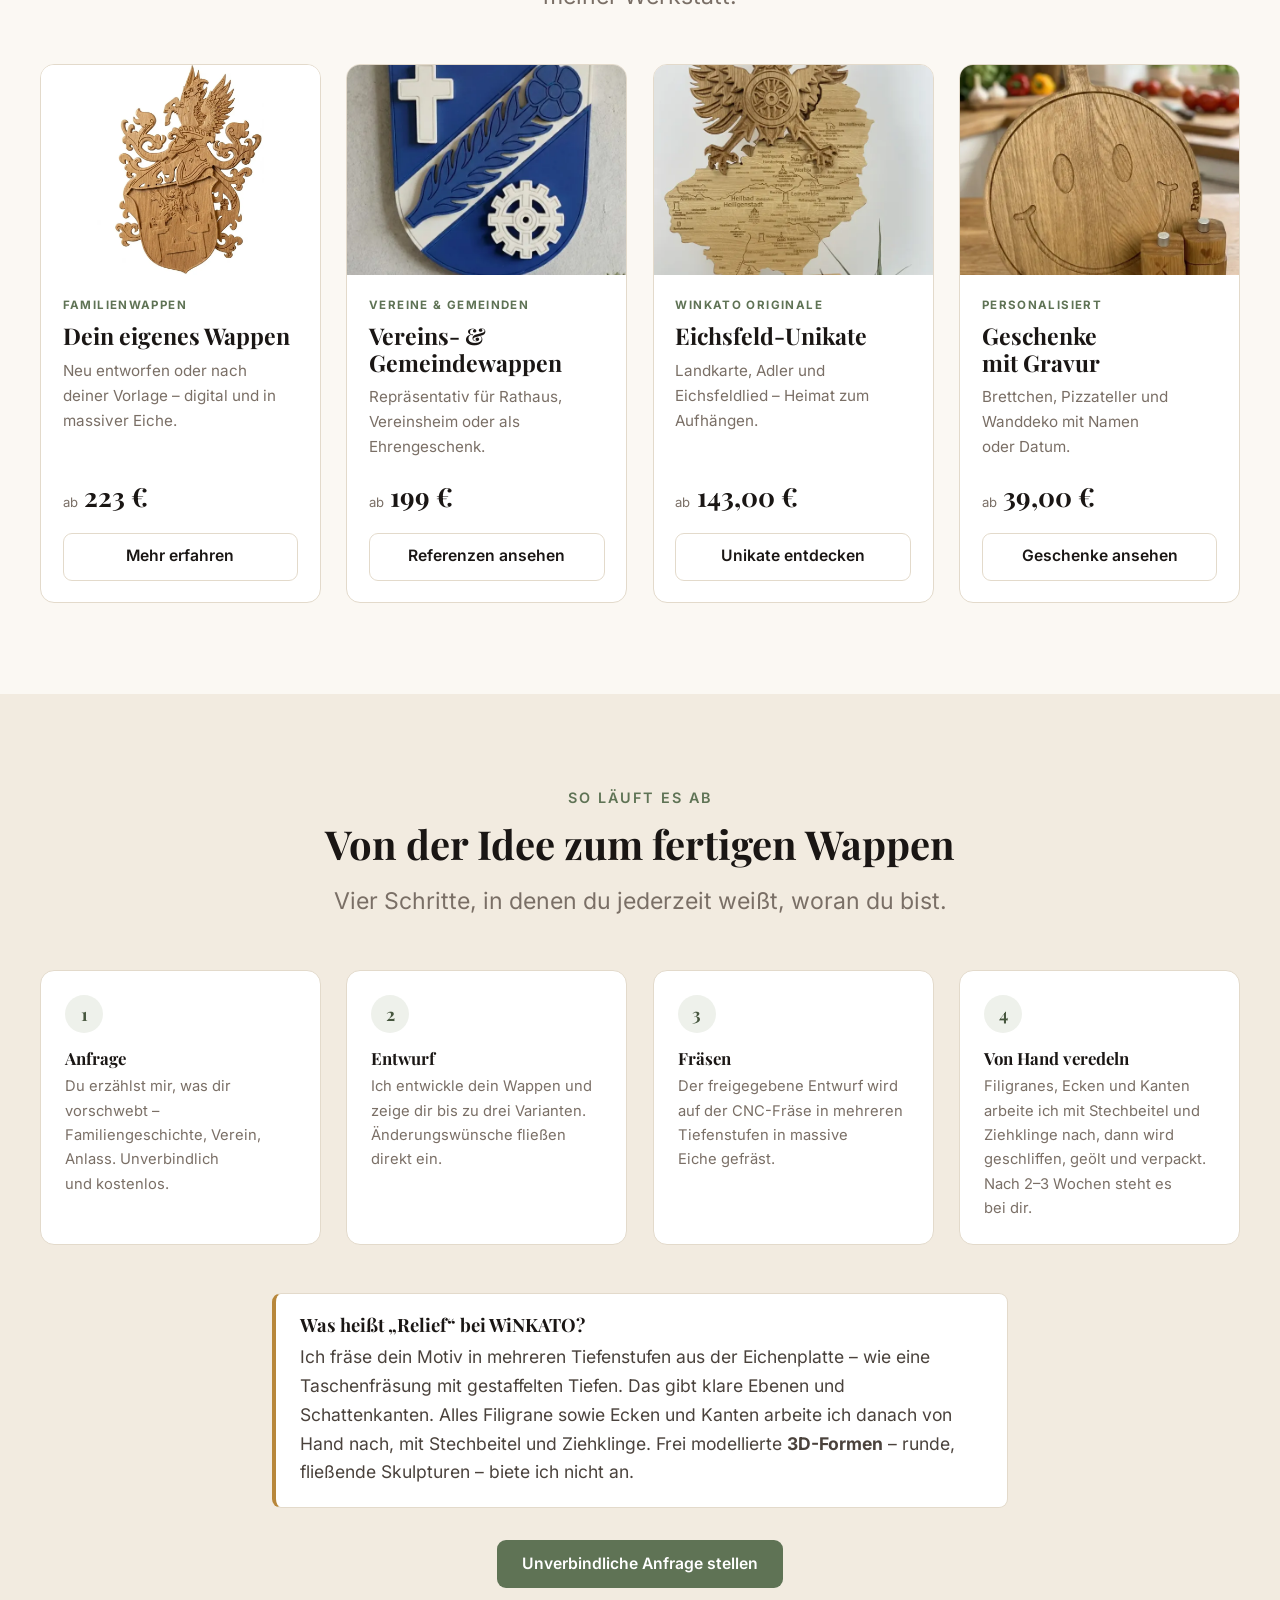
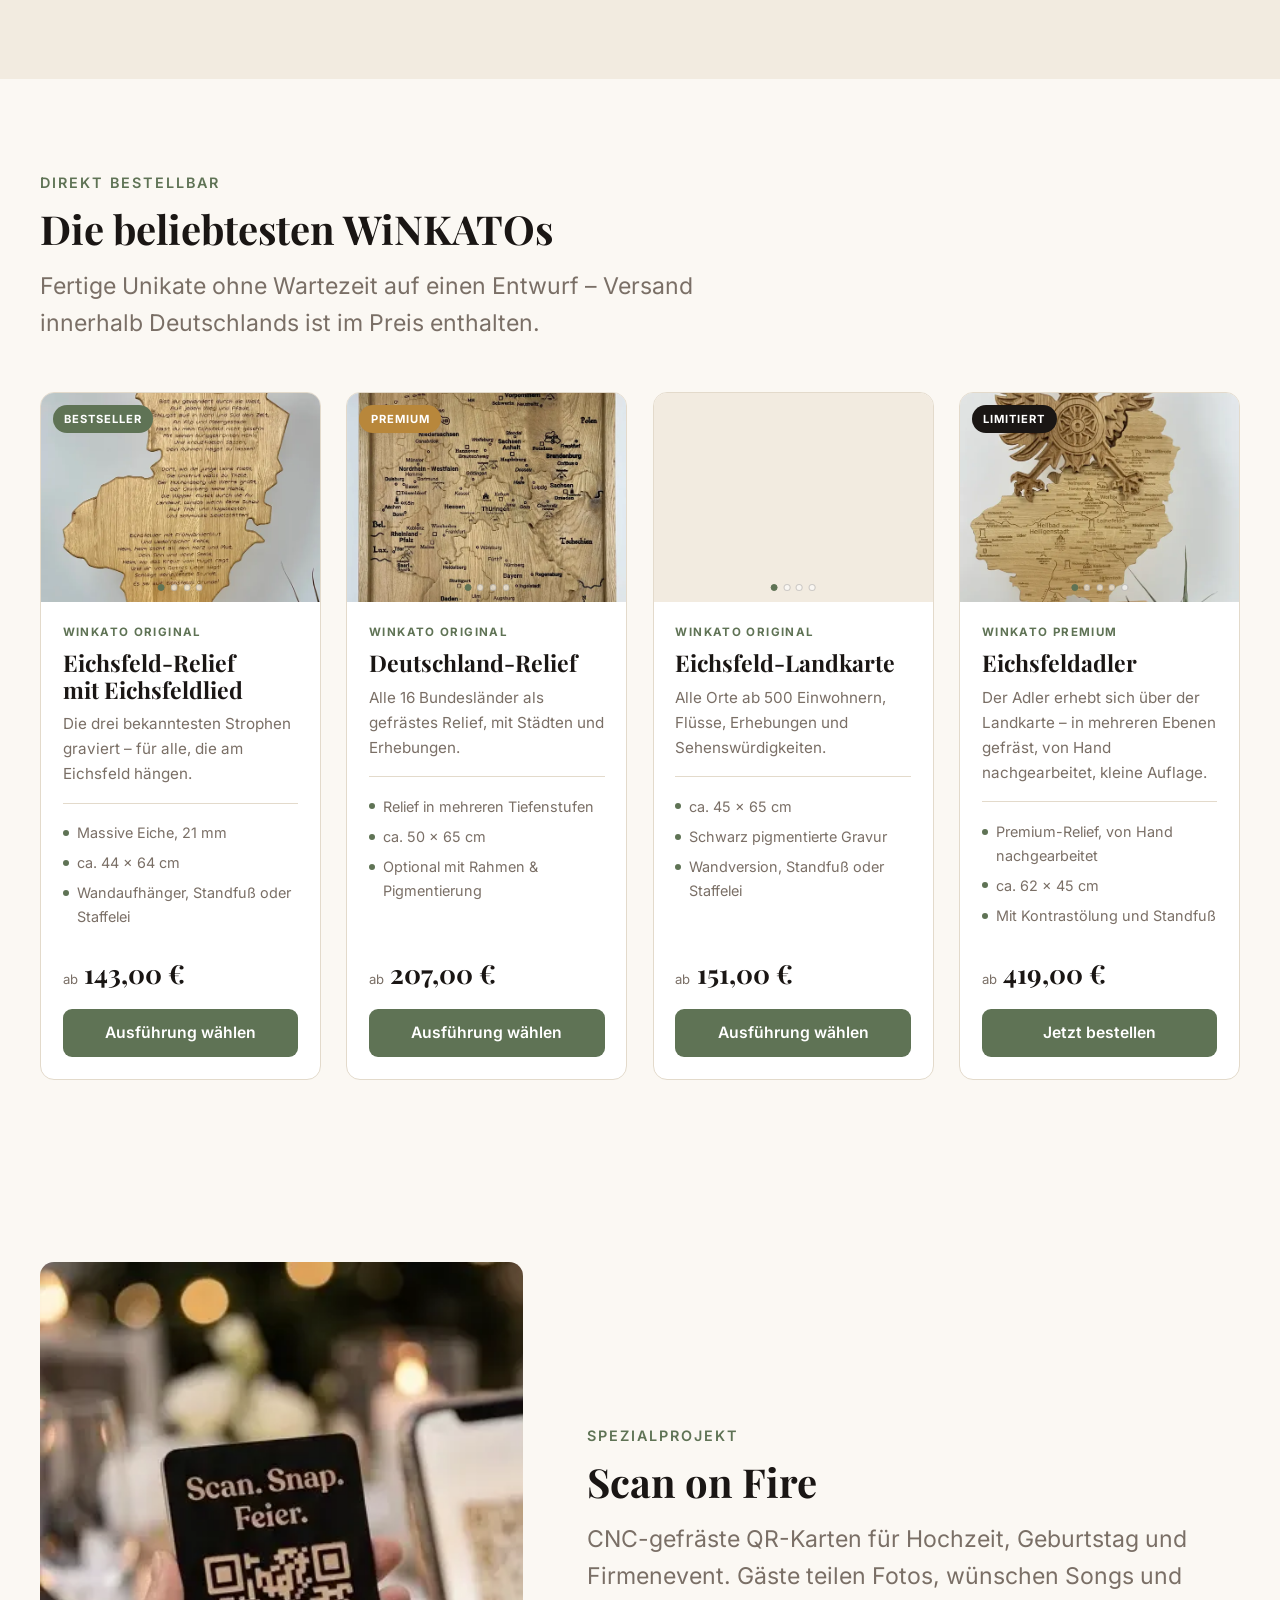
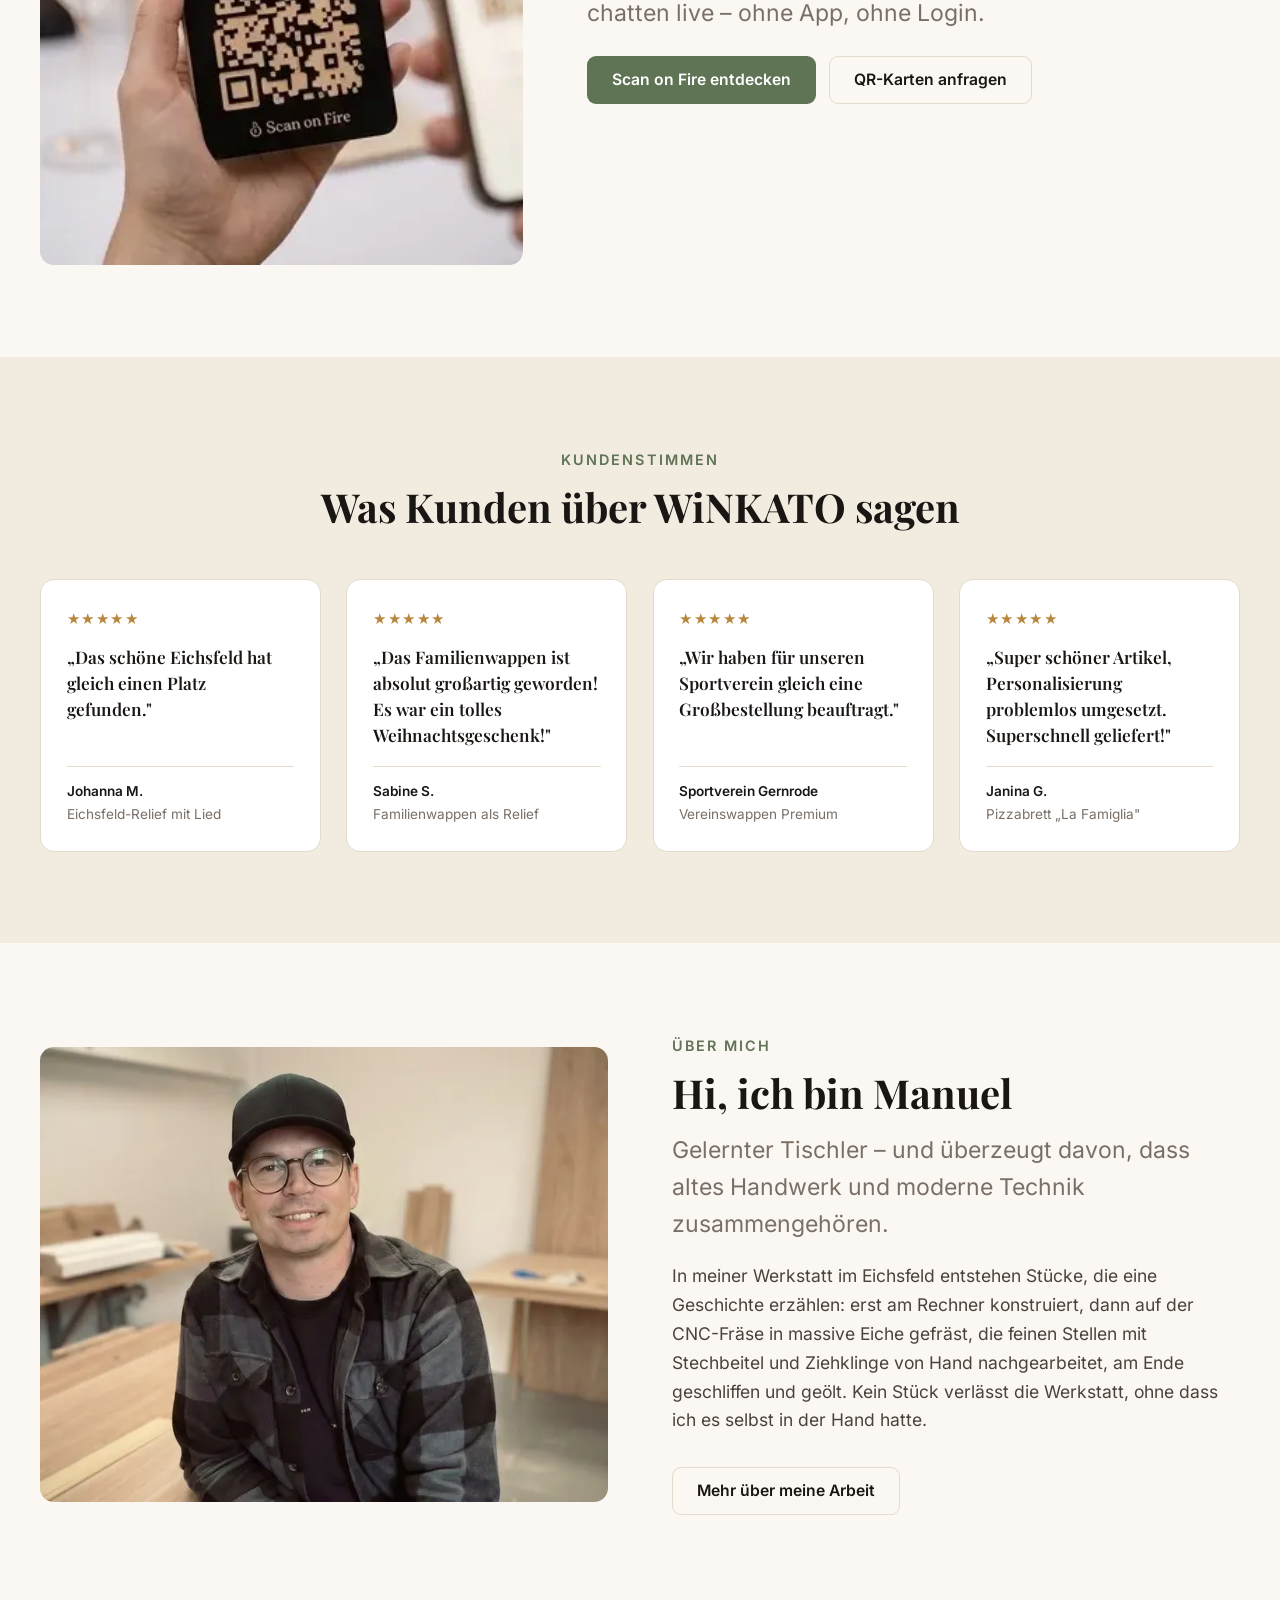
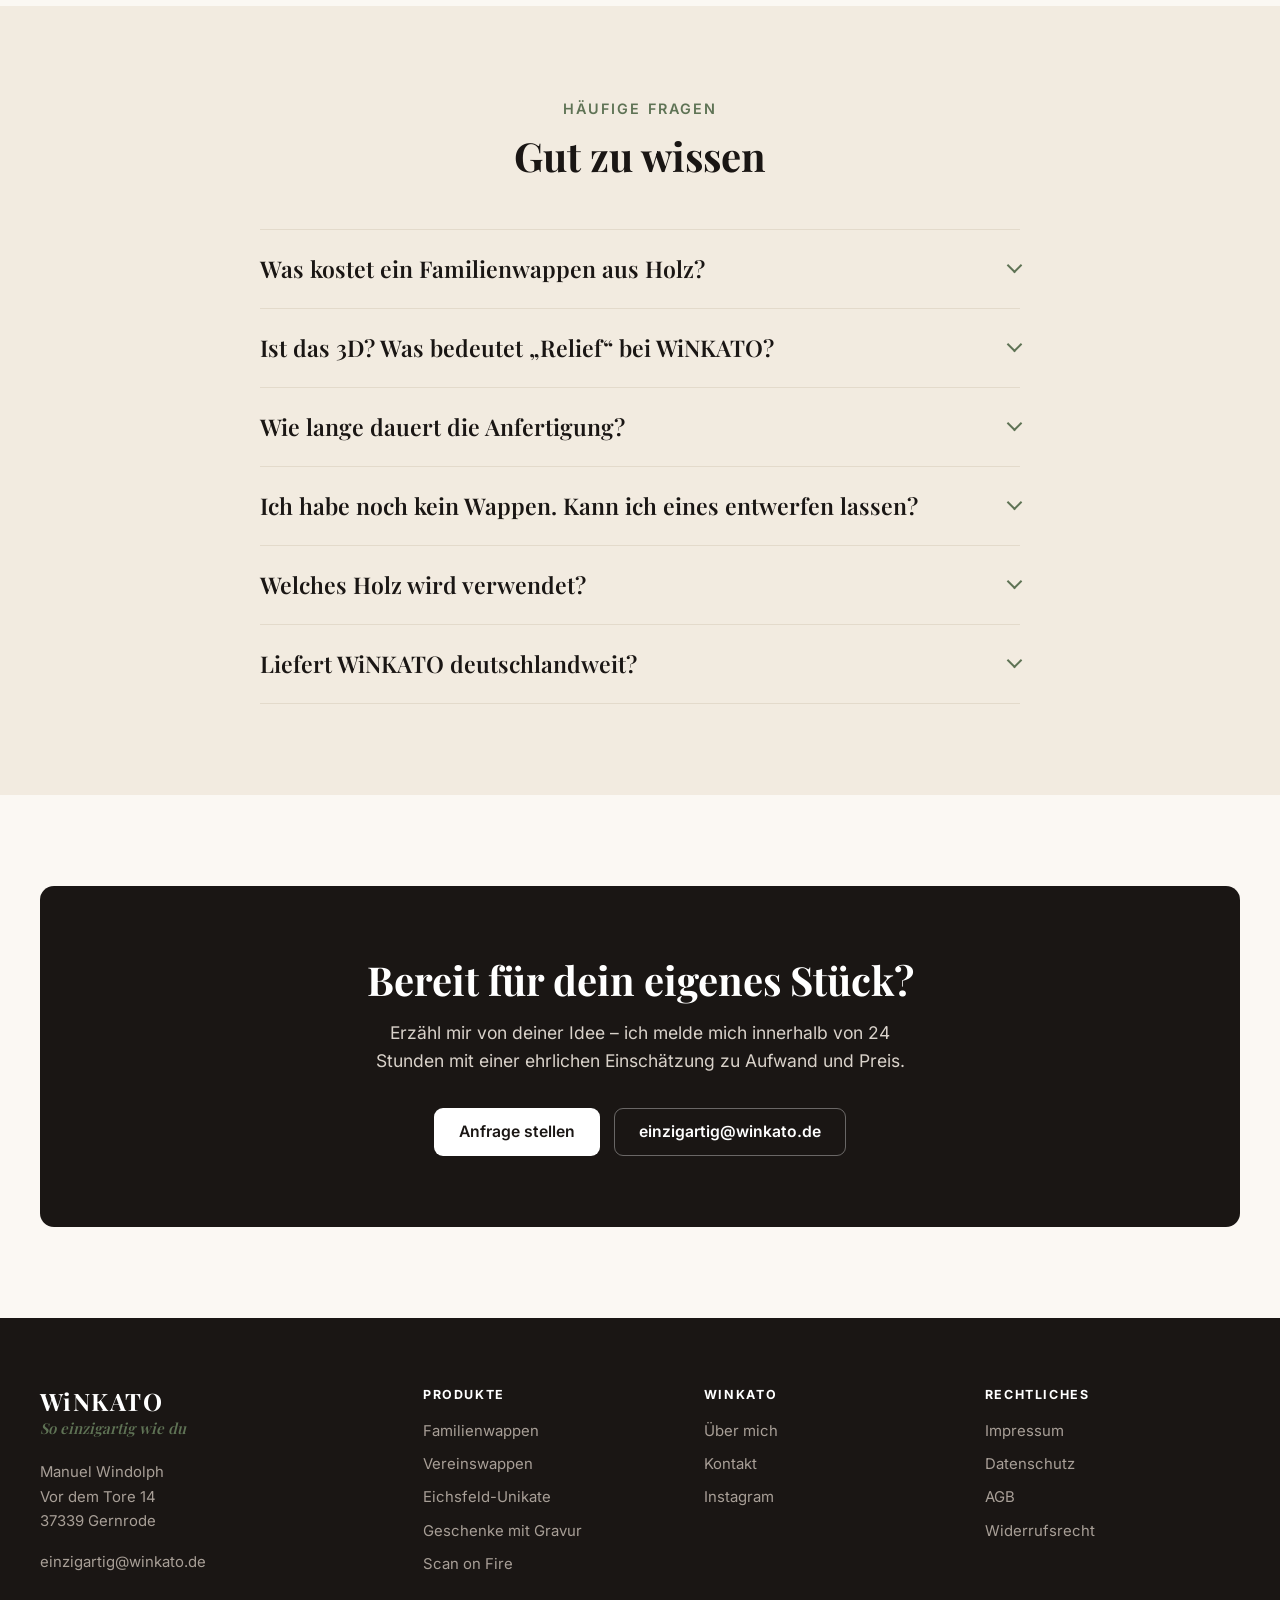
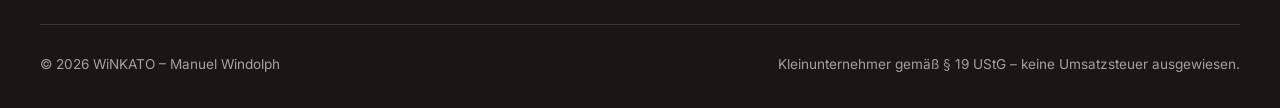
==== commit f8f12237: "Offizielle Telefonnummer in Impressum, AGB, Widerruf und Datenschutz ergänzt Co-Authored-By: Claude " ====
--- a/index.html
+++ b/index.html
@@ -29,10 +29,10 @@
 <link rel="preload" as="font" type="font/woff2" href="assets/fonts/playfair-700-latin.woff2" crossorigin>
 <link rel="preload" as="font" type="font/woff2" href="assets/fonts/inter-400-latin.woff2" crossorigin>
 <link rel="stylesheet" href="assets/css/fonts.css">
-<link rel="stylesheet" href="assets/css/main.css?v=20261113b">
-
-<script src="assets/js/shop-data.js?v=20261113b" defer></script>
-<script src="assets/js/main.js?v=20261113b" defer></script>
+<link rel="stylesheet" href="assets/css/main.css?v=20261113c">
+
+<script src="assets/js/shop-data.js?v=20261113c" defer></script>
+<script src="assets/js/main.js?v=20261113c" defer></script>
 
 <script type="application/ld+json">
 {
@@ -48,6 +48,7 @@
       "email": "einzigartig@winkato.de",
       "image": "https://www.winkato.de/assets/img/og-default.jpg",
       "logo": "https://www.winkato.de/assets/img/og-default.jpg",
+      "telephone": "+4915679774987",
       "founder": { "@type": "Person", "name": "Manuel Windolph", "jobTitle": "Tischler" },
       "address": {
         "@type": "PostalAddress",
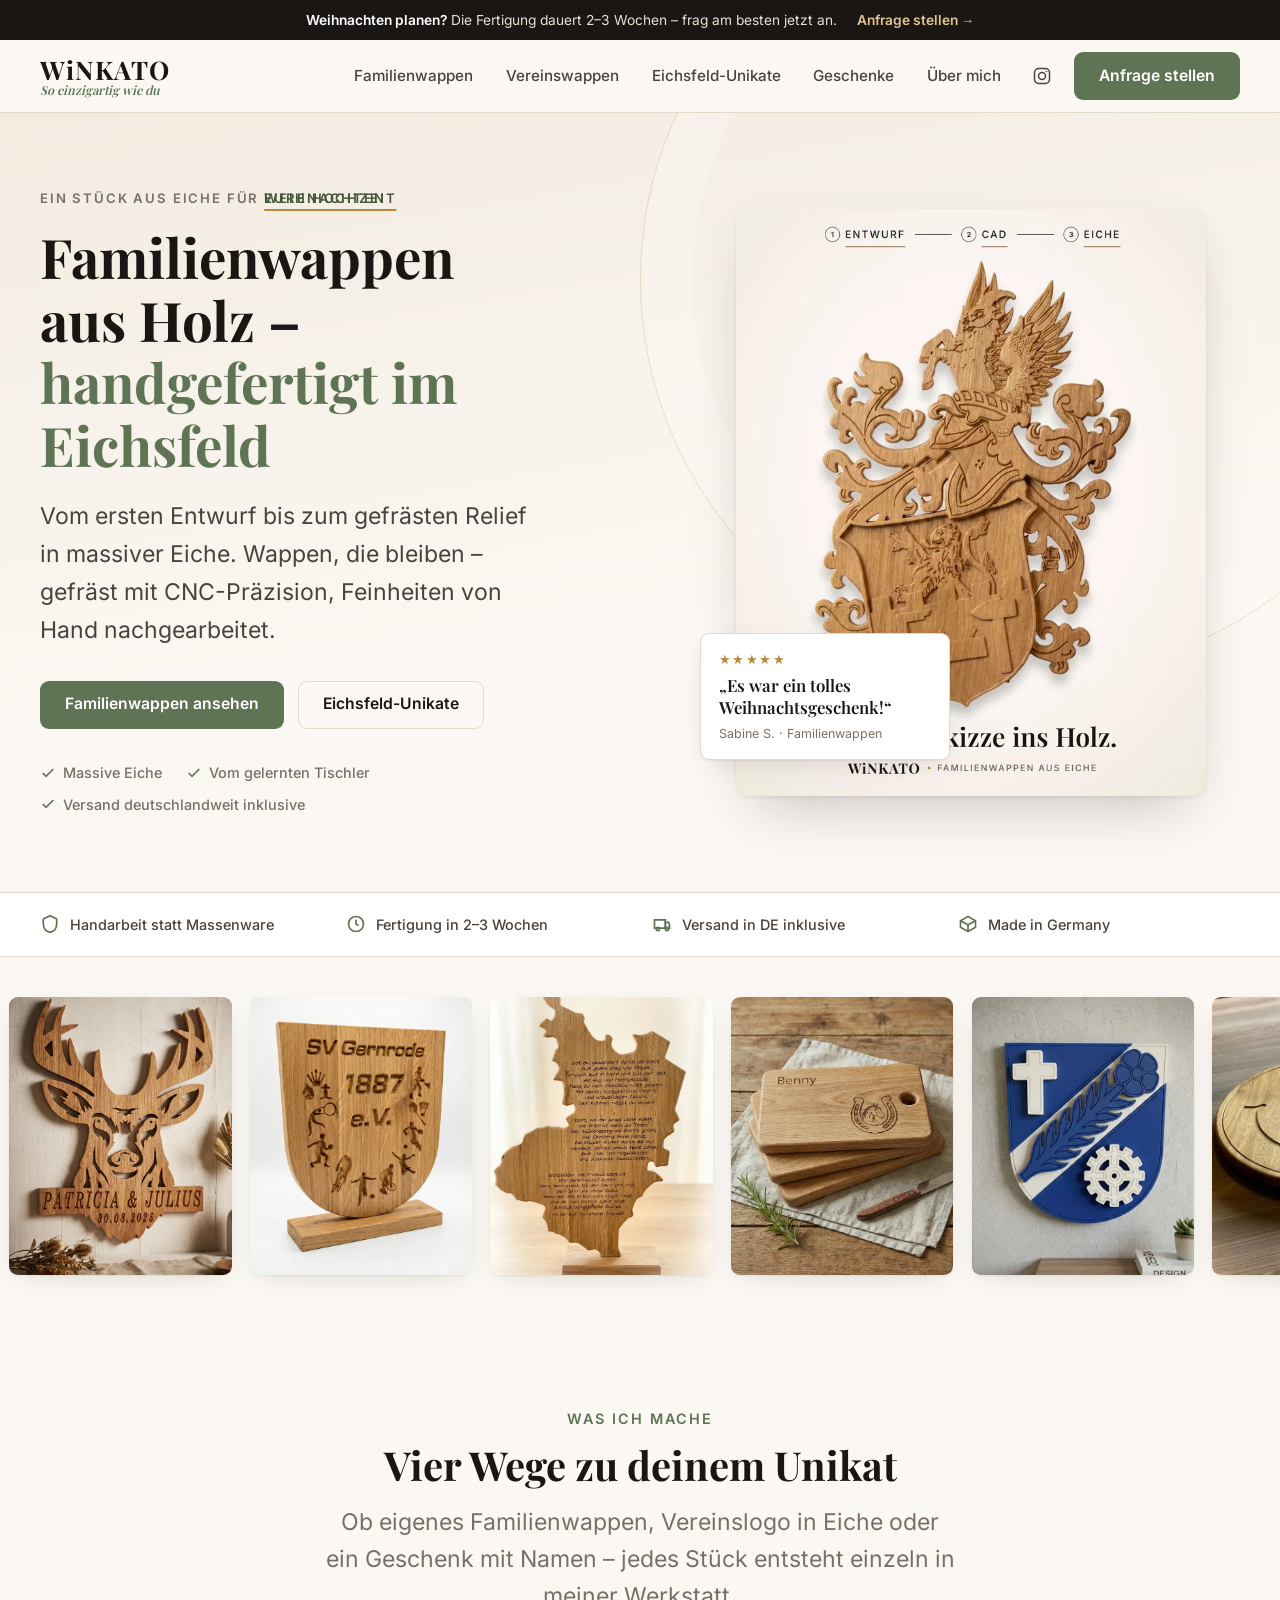
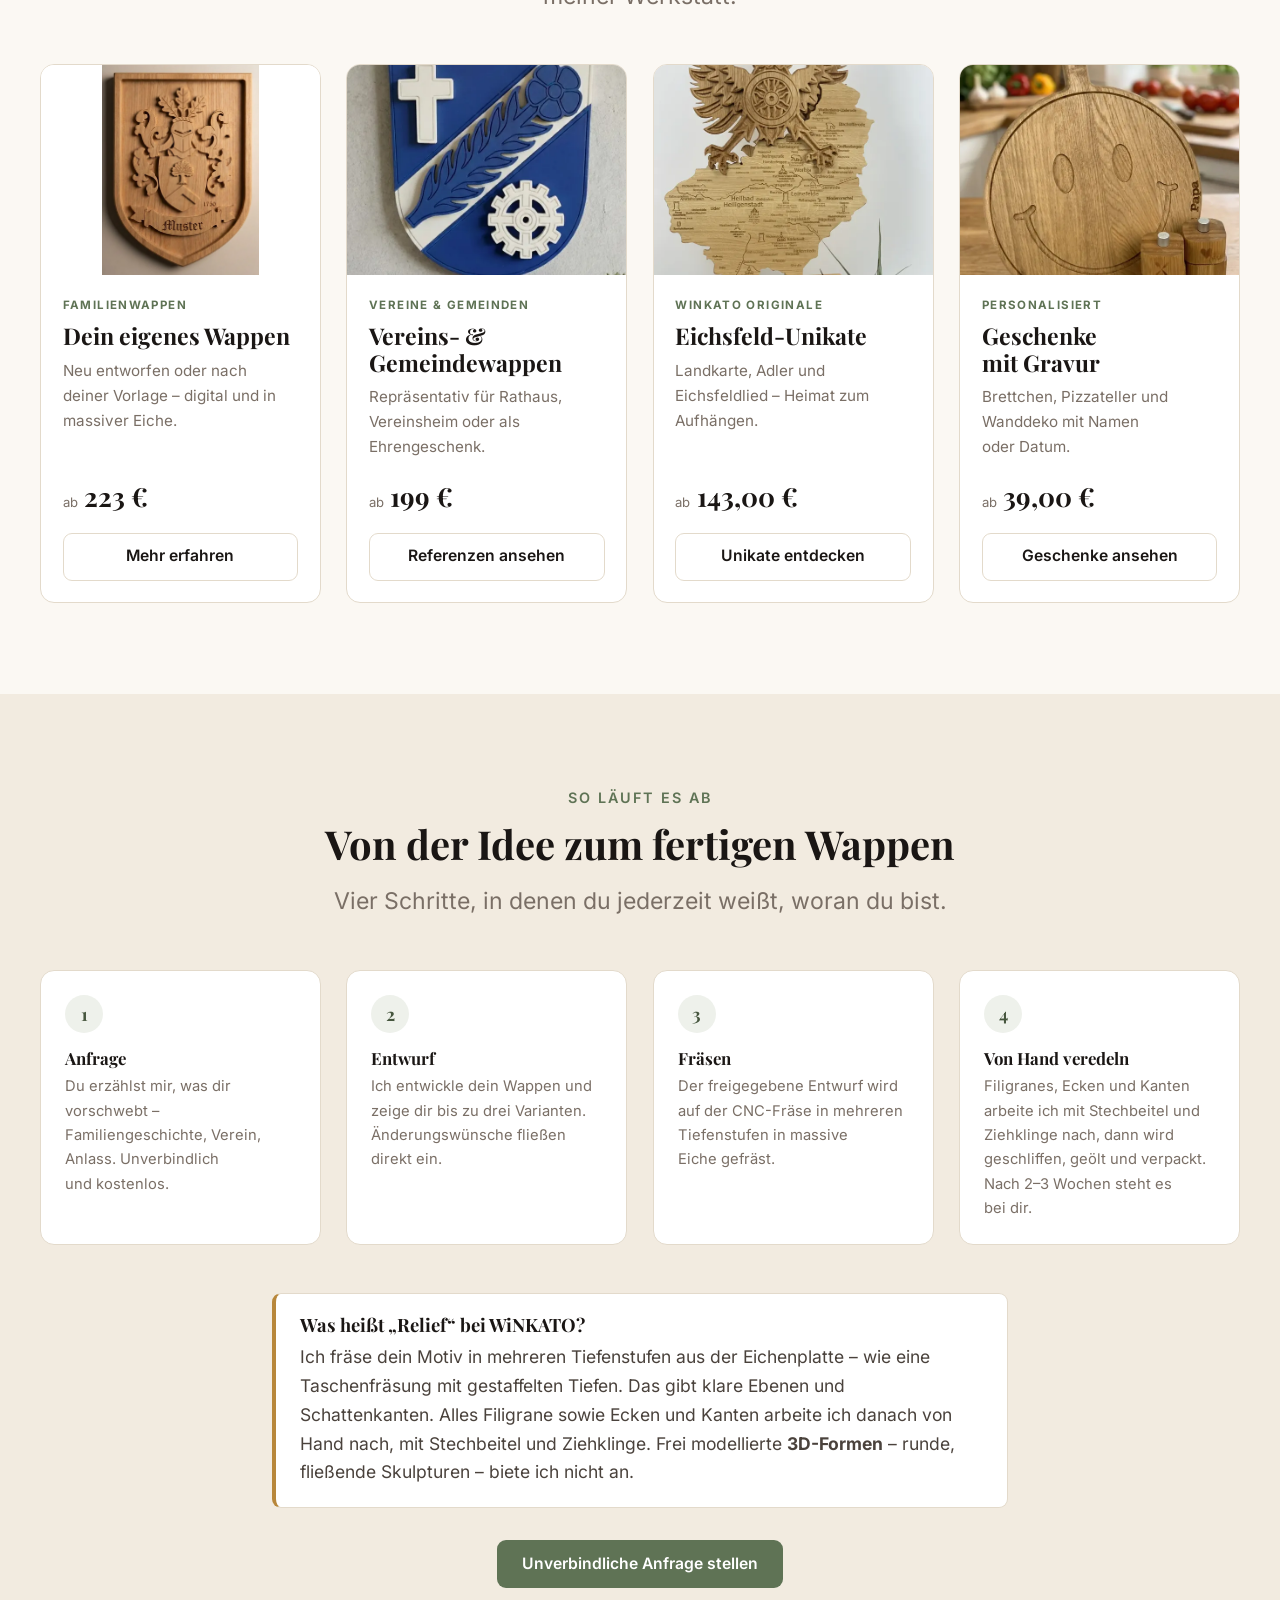
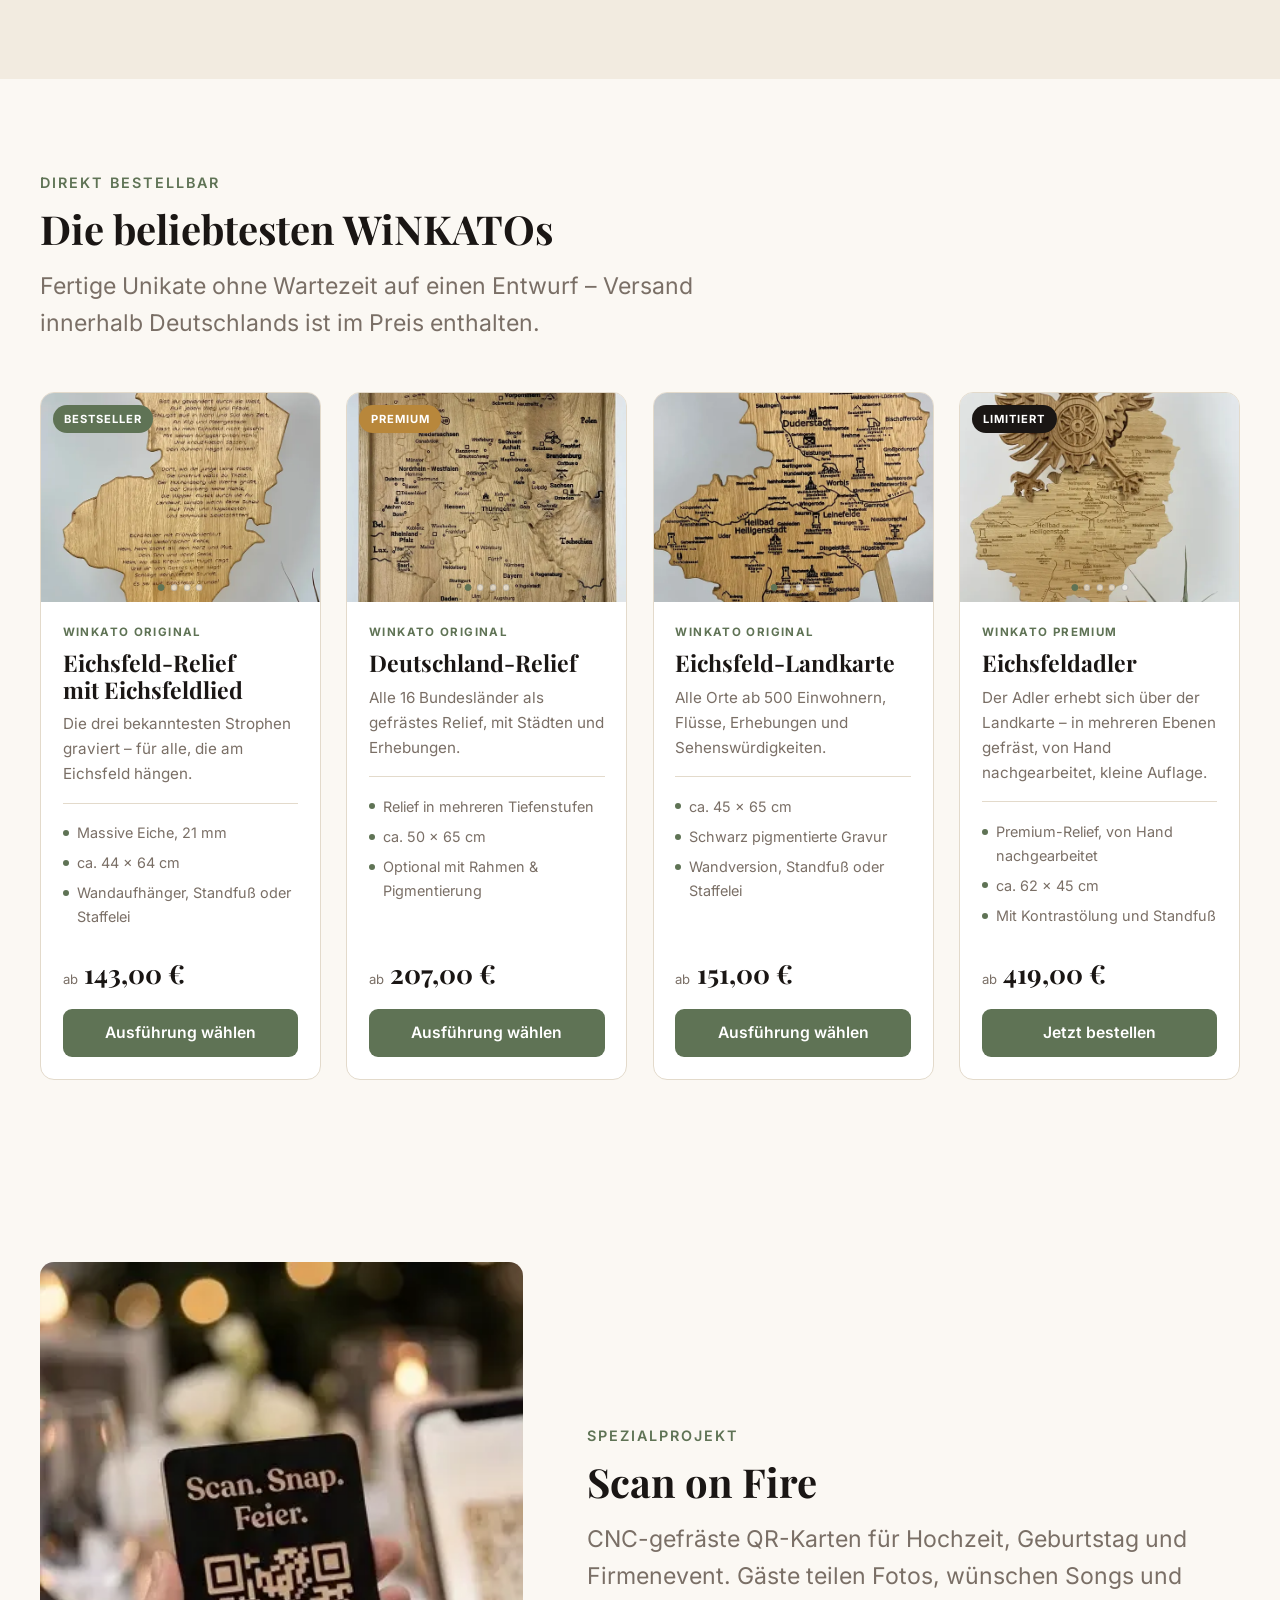
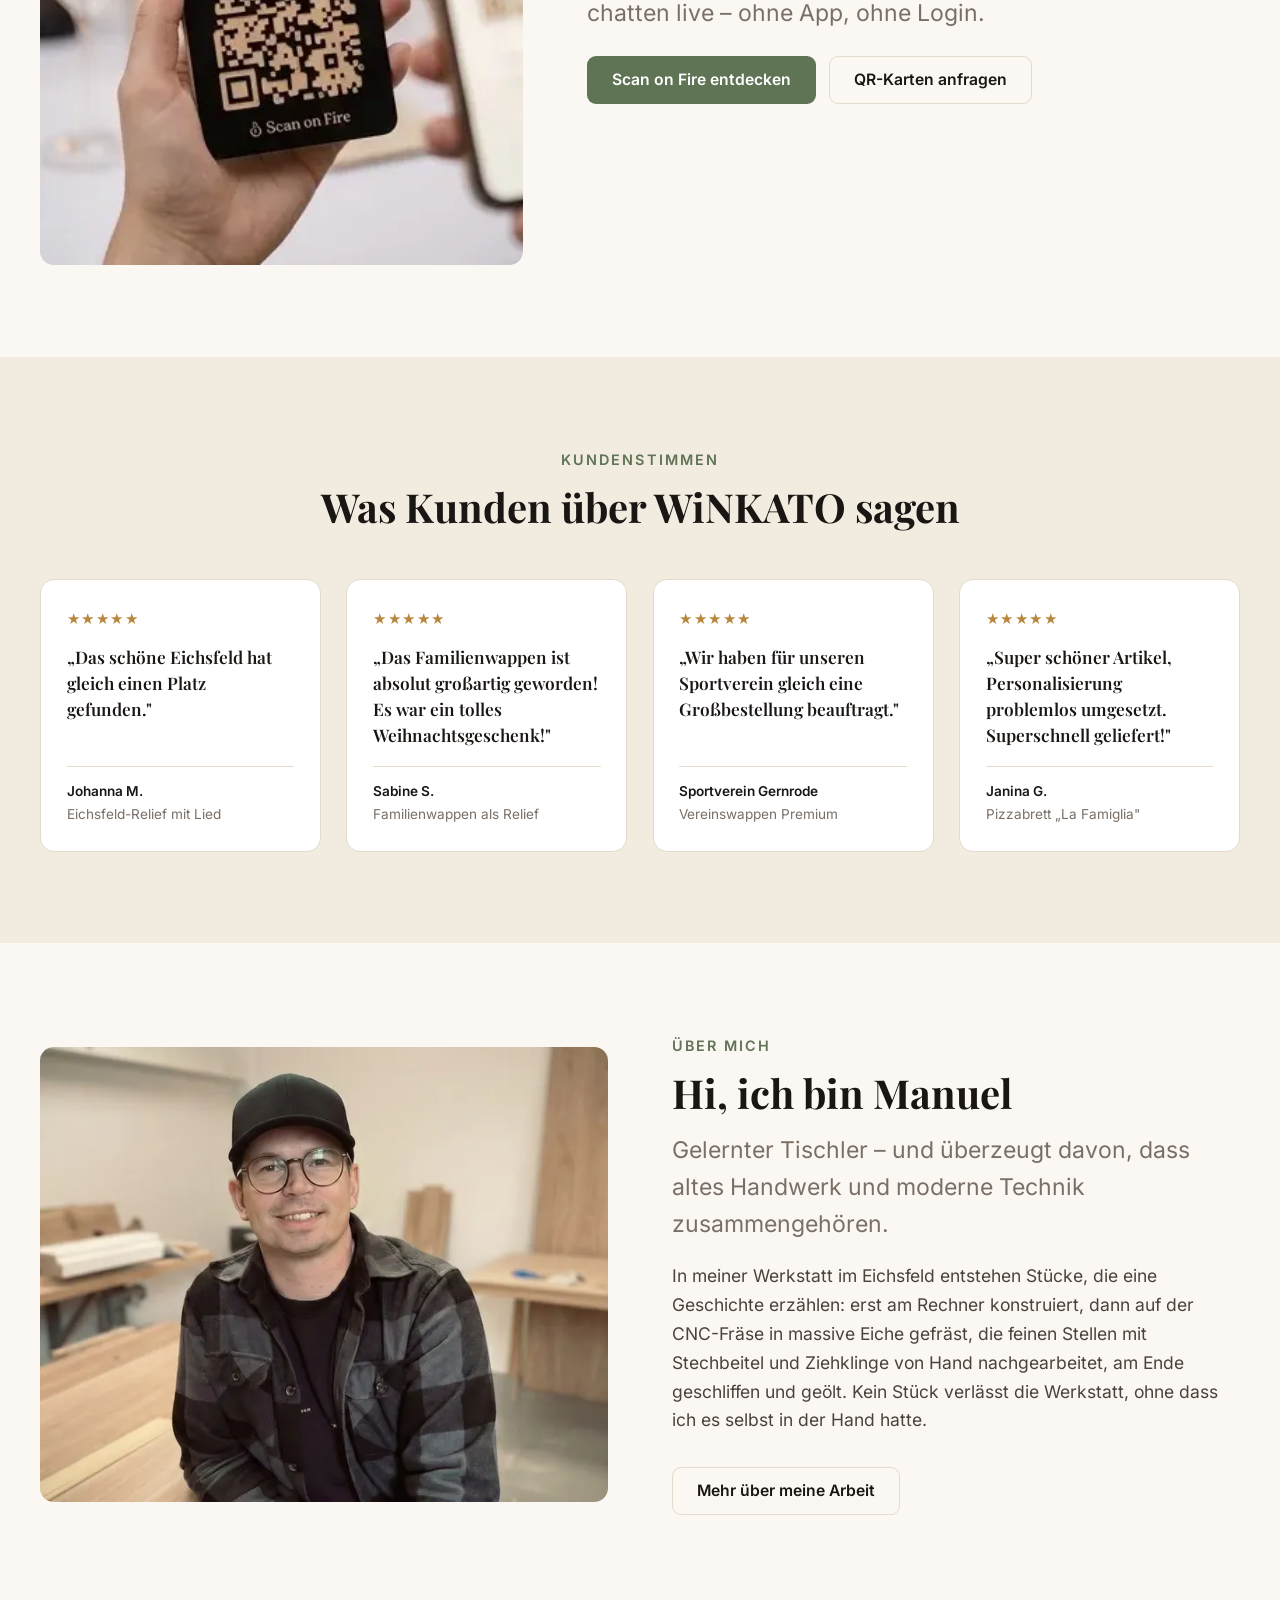
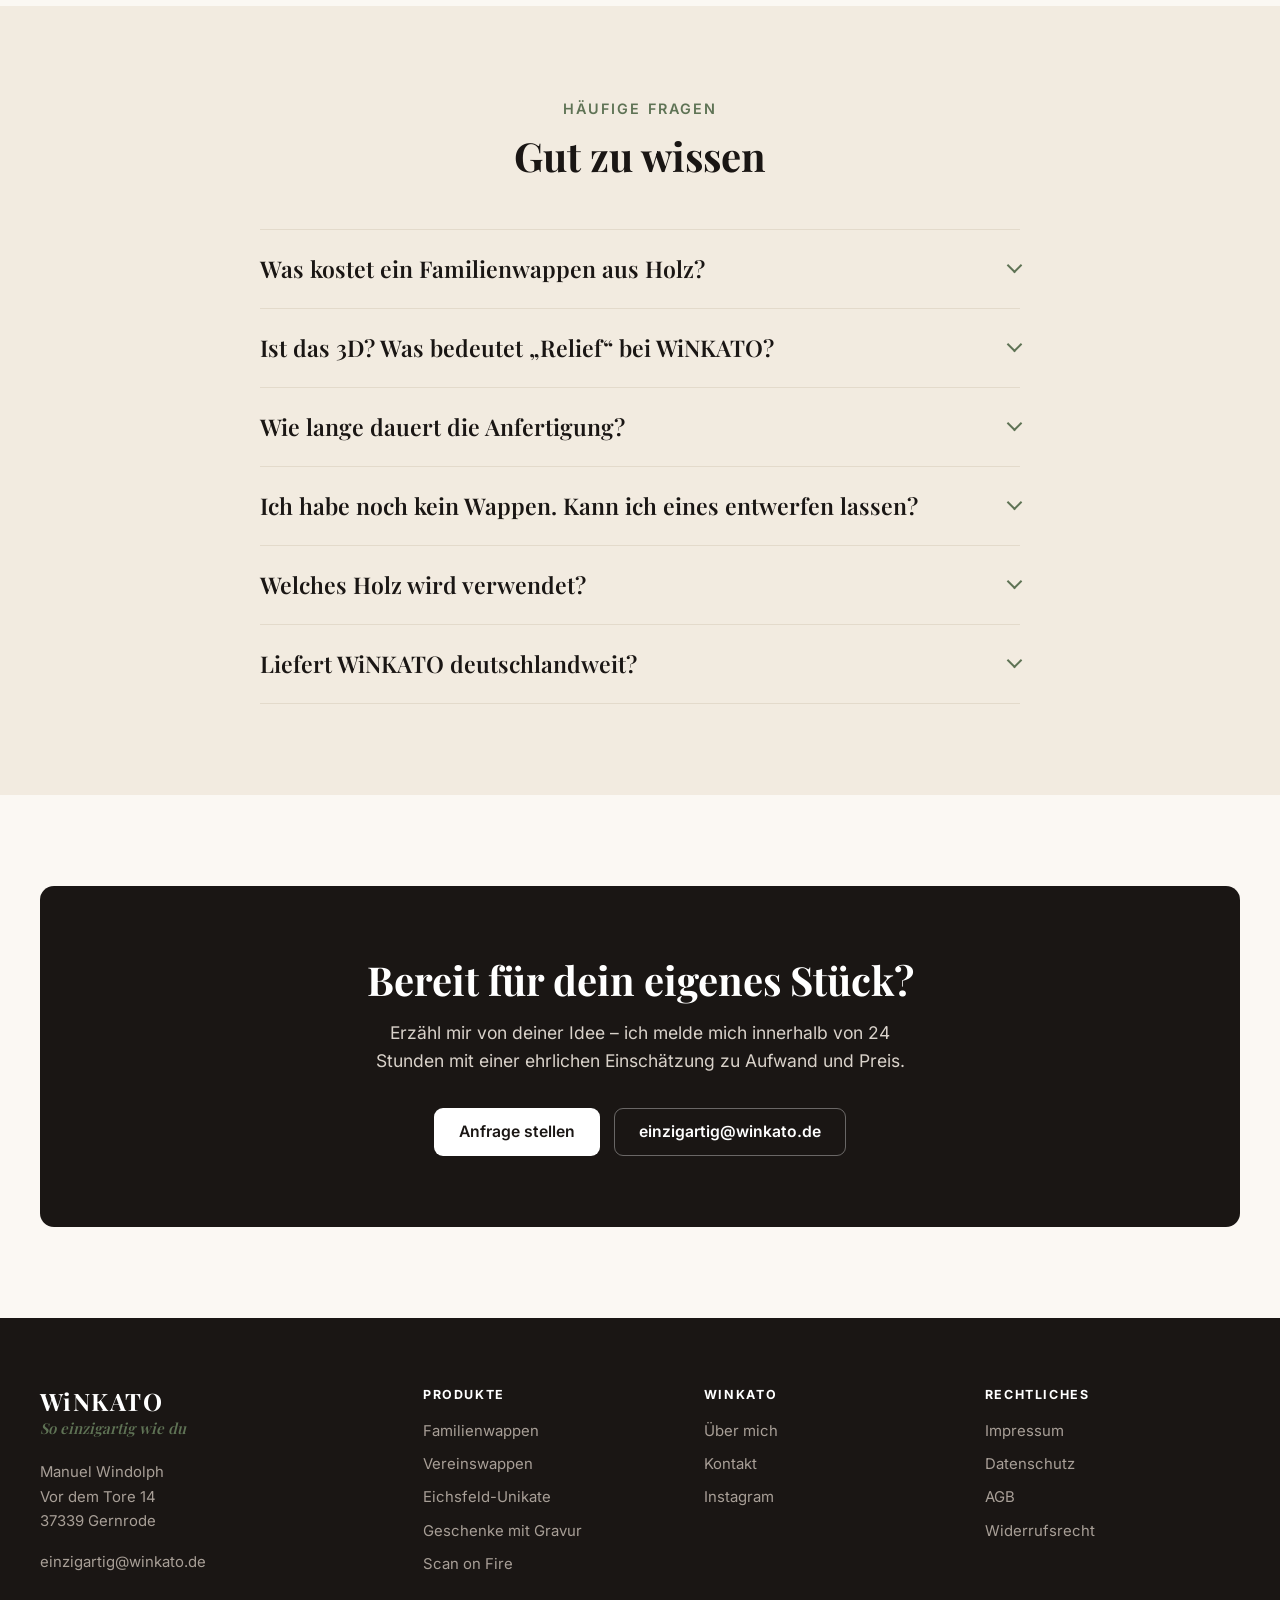
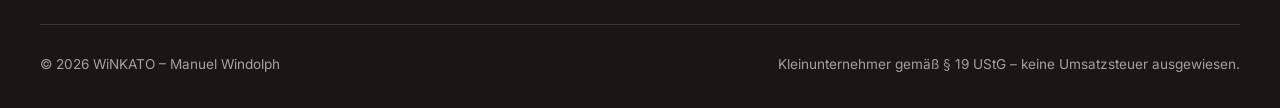
==== commit db1ec895: "Wappenbilder durch reine 2,5D-Reliefs ersetzen Hauptbild, digitaler Entwurf und "Nach Zeichnung" zei" ====
--- a/index.html
+++ b/index.html
@@ -295,7 +295,7 @@
           <a href="familienwappen.html" style="text-decoration:none">
             <div class="gallery gallery--contain" style="aspect-ratio:4/3">
               <img class="gallery__slide" data-active src="assets/img/wappen-3d-relief-preview-640.webp"
-                   width="792" height="990" loading="lazy" decoding="async"
+                   width="792" height="1056" loading="lazy" decoding="async"
                    alt="Familienwappen mit Helmzier als gefrästes Relief in Eiche">
             </div>
           </a>
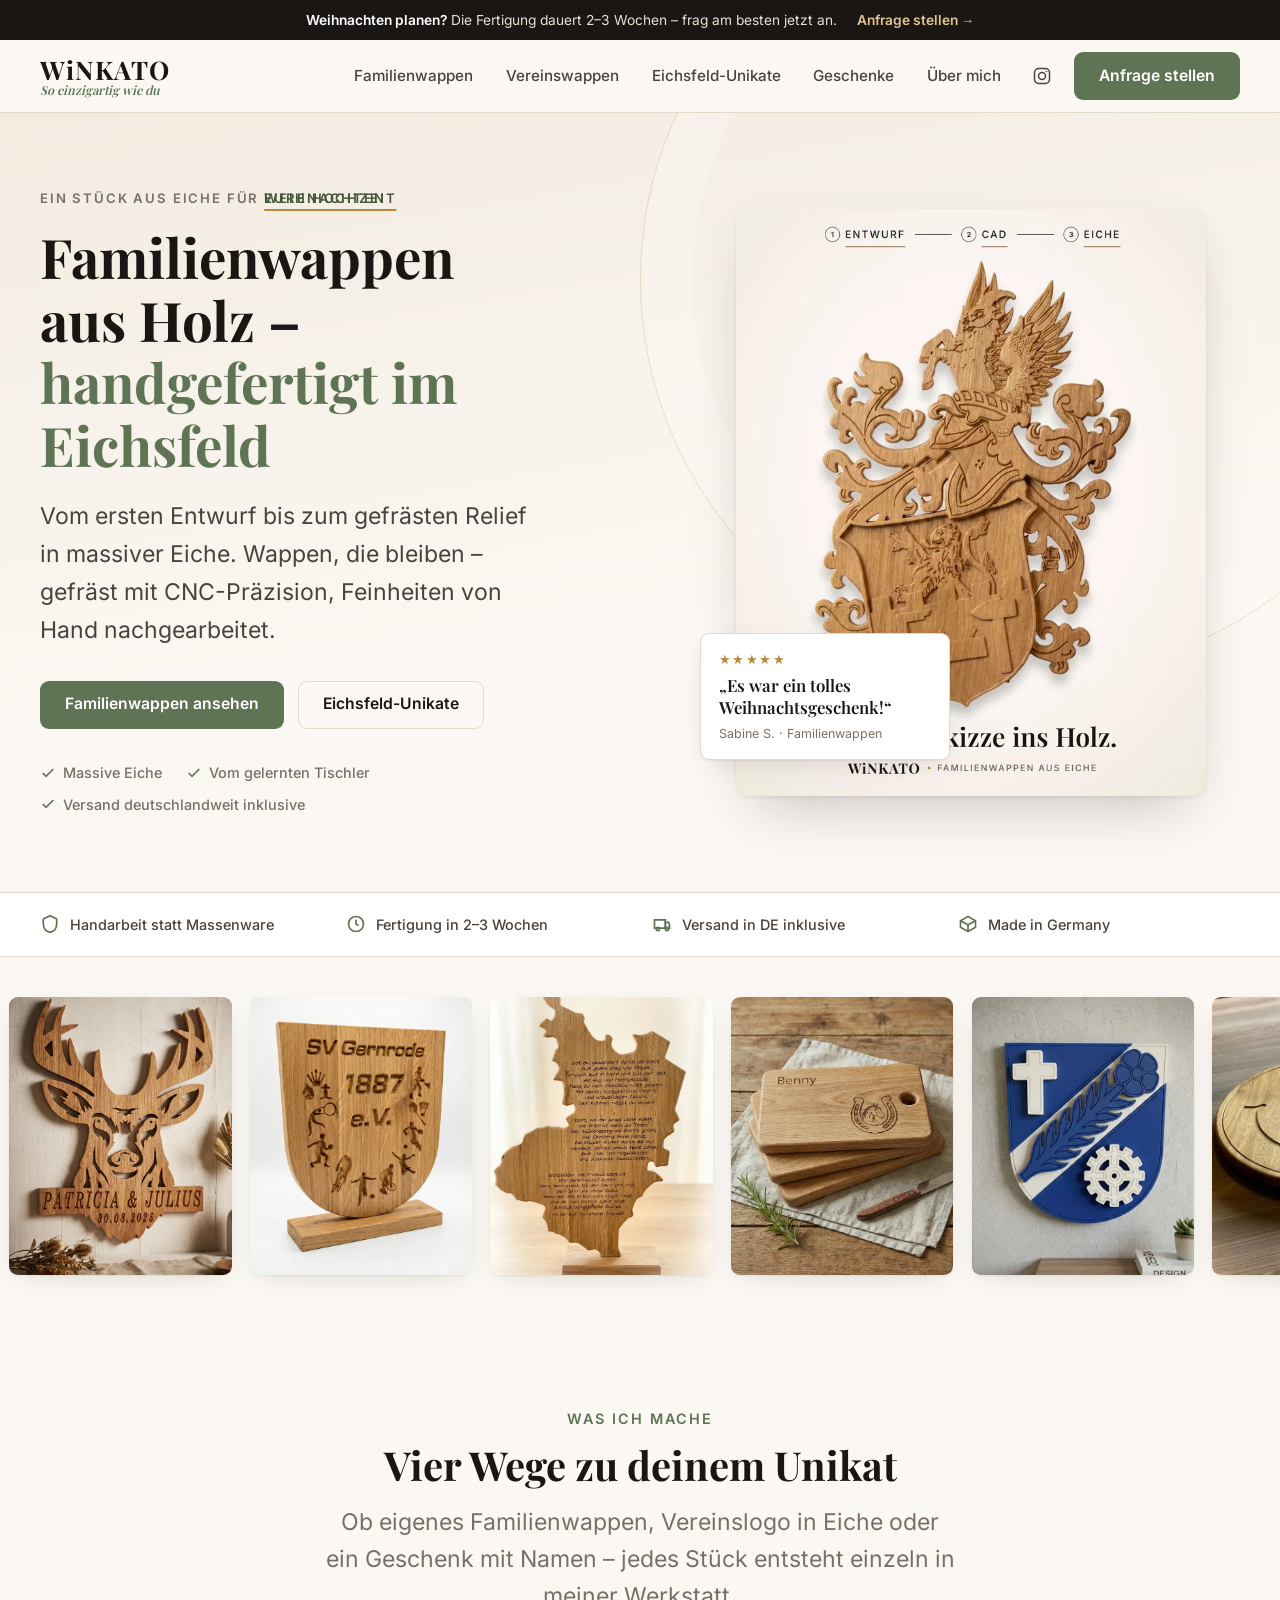
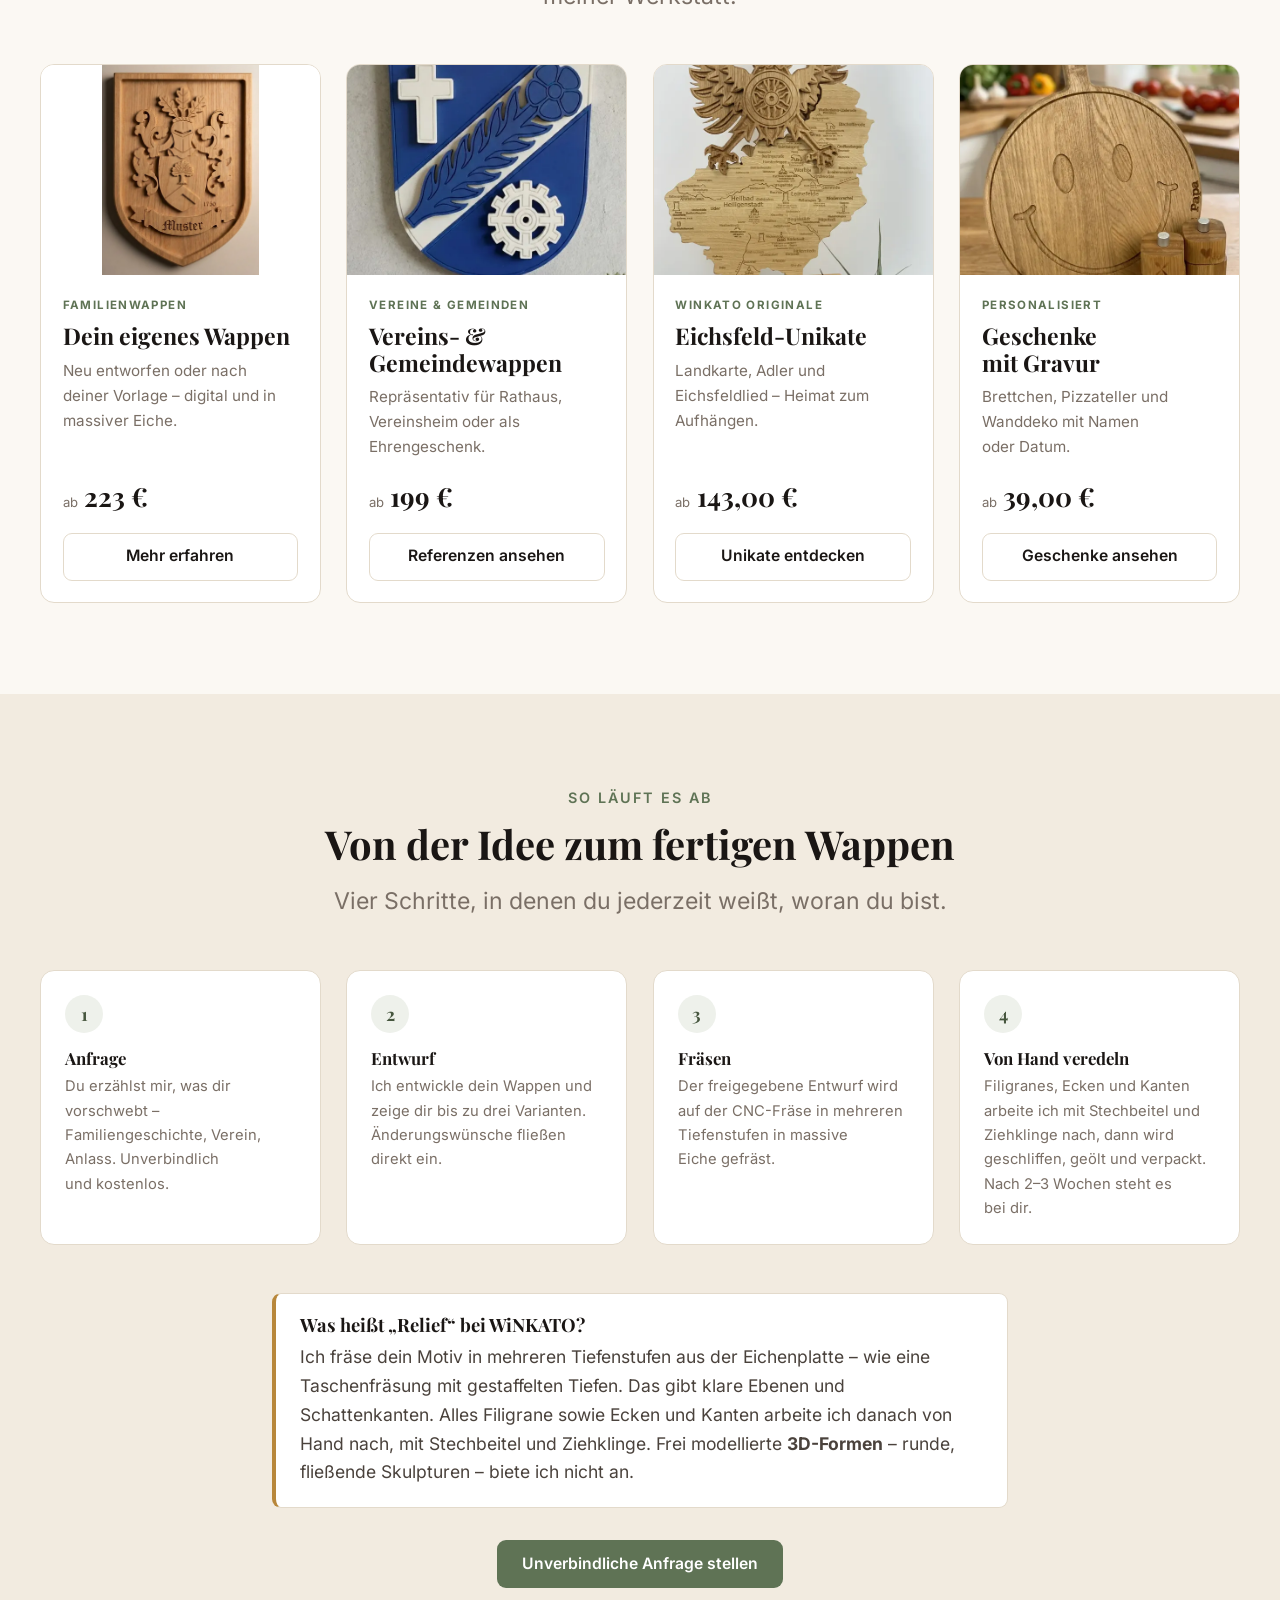
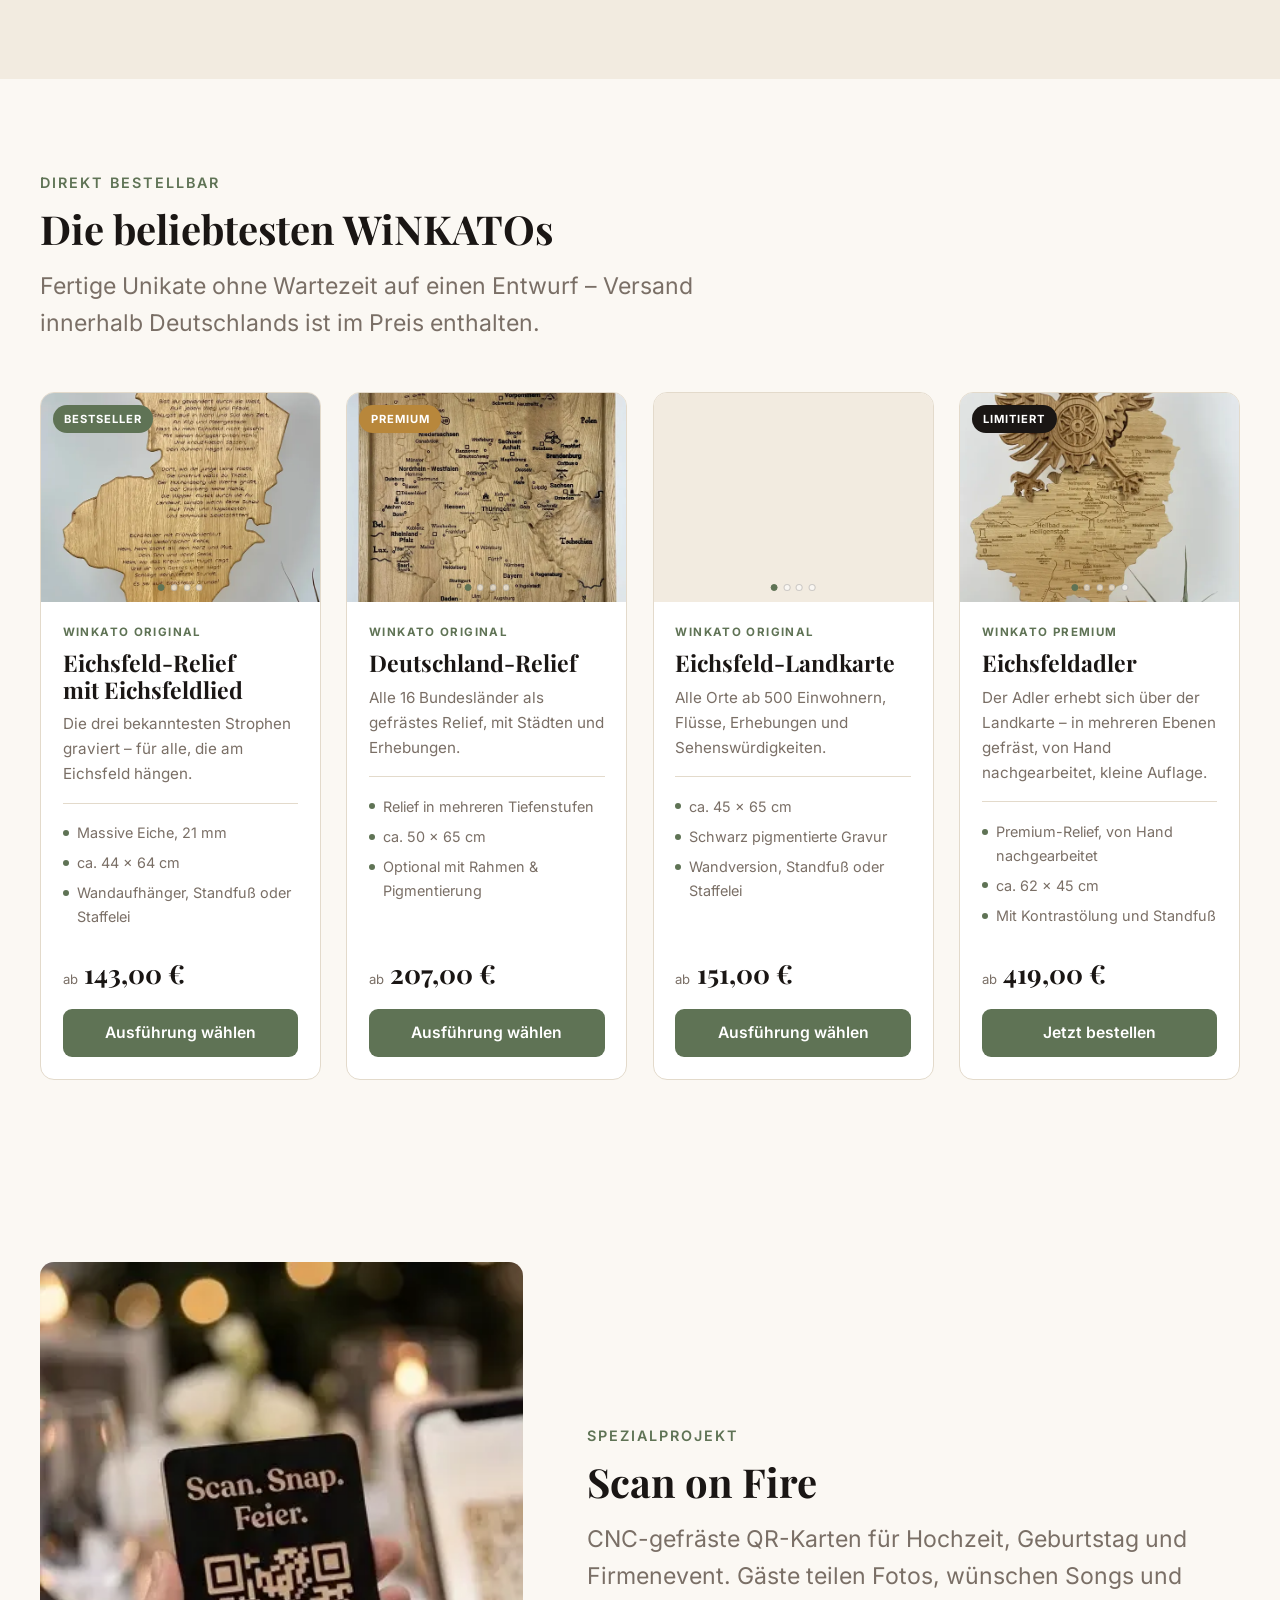
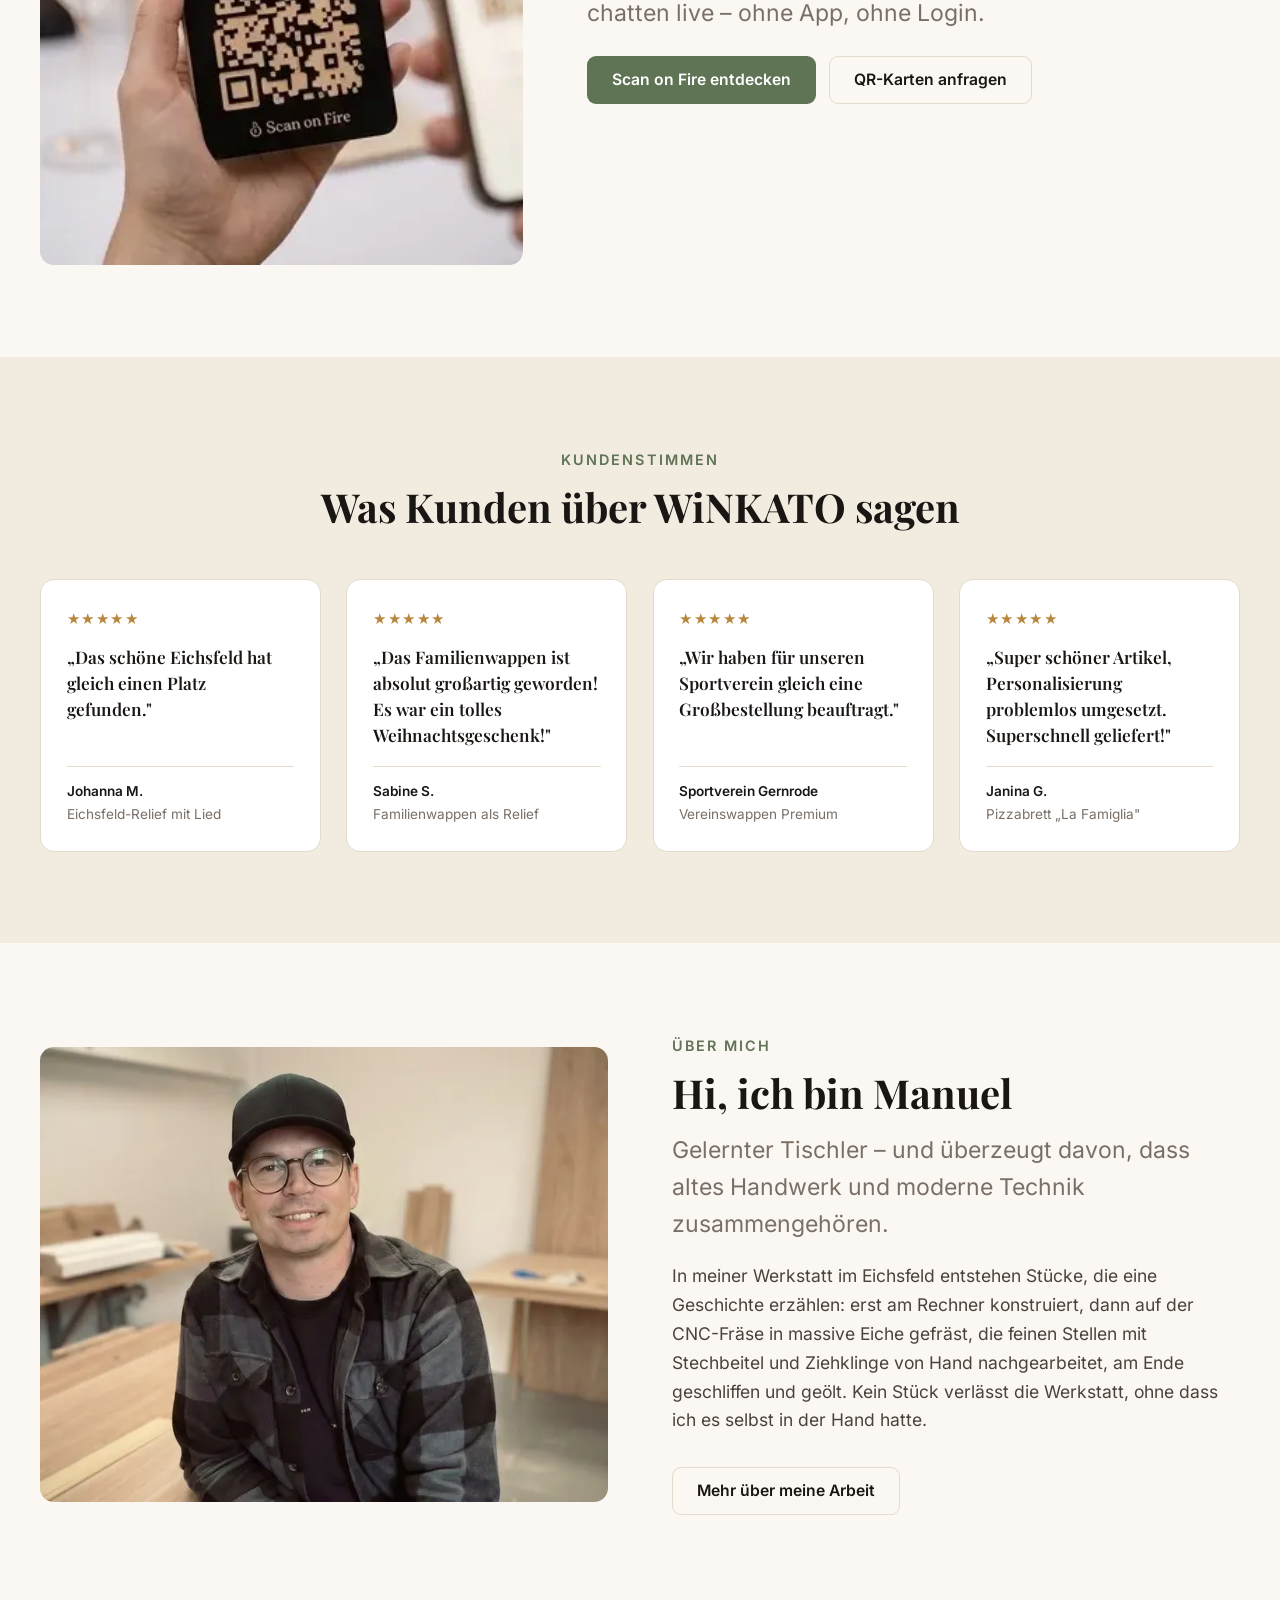
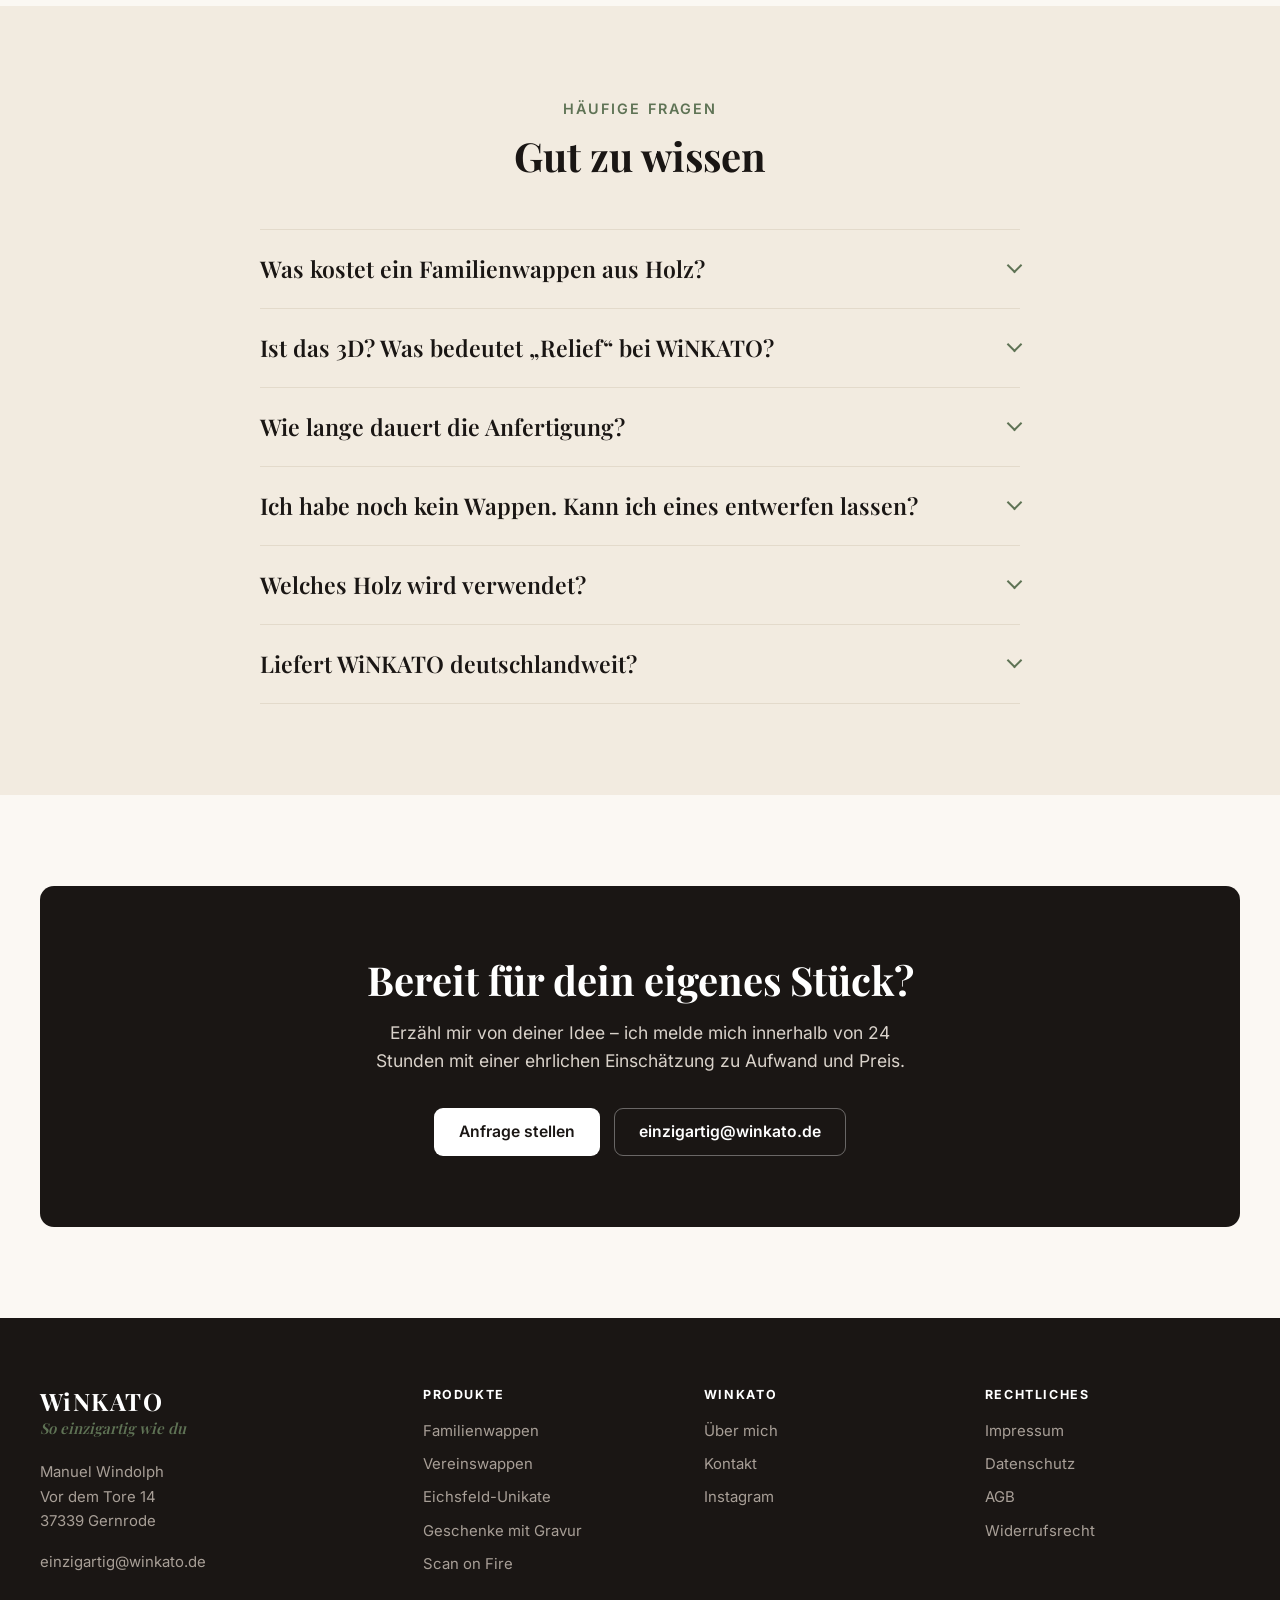
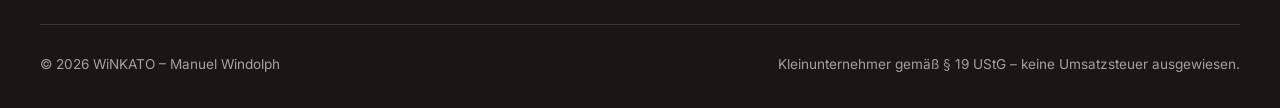
==== commit edf39fac: "Wappenbilder: Versionsnummer anhängen, damit alte Bilder nicht aus dem Cache kommen Die Bilddateien " ====
--- a/index.html
+++ b/index.html
@@ -262,7 +262,7 @@
         <li><a href="vereinswappen.html"><img src="assets/img/gemeinde-2a-640.webp" alt="Gemeindewappen in Originalfarben" width="240" height="300" loading="lazy" decoding="async"></a></li>
         <li><a href="geschenke.html"><img src="assets/img/insta-pizzabrett-johanna-640.webp" alt="Pizzabrett „Pizza à la Johanna“" width="240" height="300" loading="lazy" decoding="async"></a></li>
         <li><a href="eichsfeld-unikate.html"><img src="assets/img/eichsfeldadler-2-640.webp" alt="Eichsfeldadler über Kartenrelief" width="240" height="300" loading="lazy" decoding="async"></a></li>
-        <li><a href="familienwappen.html"><img src="assets/img/wappen-3d-relief-large-640.webp" alt="Familienwappen als gefrästes Relief" width="240" height="300" loading="lazy" decoding="async"></a></li>
+        <li><a href="familienwappen.html"><img src="assets/img/wappen-3d-relief-large-640.webp?v=20261117" alt="Familienwappen als gefrästes Relief" width="240" height="300" loading="lazy" decoding="async"></a></li>
         <li><a href="scan-on-fire.html"><img src="assets/img/qr-karte-1-640.webp" alt="Scan-on-Fire-Karte im Kerzenlicht" width="240" height="300" loading="lazy" decoding="async"></a></li>
         <li><a href="eichsfeld-unikate.html"><img src="assets/img/deutschland-relief-1-640.webp" alt="Deutschland-Relief aus Eiche" width="240" height="300" loading="lazy" decoding="async"></a></li>
       </ul>
@@ -274,7 +274,7 @@
         <li><a href="vereinswappen.html" tabindex="-1"><img src="assets/img/gemeinde-2a-640.webp" alt="" width="240" height="300" loading="lazy" decoding="async"></a></li>
         <li><a href="geschenke.html" tabindex="-1"><img src="assets/img/insta-pizzabrett-johanna-640.webp" alt="" width="240" height="300" loading="lazy" decoding="async"></a></li>
         <li><a href="eichsfeld-unikate.html" tabindex="-1"><img src="assets/img/eichsfeldadler-2-640.webp" alt="" width="240" height="300" loading="lazy" decoding="async"></a></li>
-        <li><a href="familienwappen.html" tabindex="-1"><img src="assets/img/wappen-3d-relief-large-640.webp" alt="" width="240" height="300" loading="lazy" decoding="async"></a></li>
+        <li><a href="familienwappen.html" tabindex="-1"><img src="assets/img/wappen-3d-relief-large-640.webp?v=20261117" alt="" width="240" height="300" loading="lazy" decoding="async"></a></li>
         <li><a href="scan-on-fire.html" tabindex="-1"><img src="assets/img/qr-karte-1-640.webp" alt="" width="240" height="300" loading="lazy" decoding="async"></a></li>
         <li><a href="eichsfeld-unikate.html" tabindex="-1"><img src="assets/img/deutschland-relief-1-640.webp" alt="" width="240" height="300" loading="lazy" decoding="async"></a></li>
       </ul>
@@ -294,7 +294,7 @@
         <article class="card">
           <a href="familienwappen.html" style="text-decoration:none">
             <div class="gallery gallery--contain" style="aspect-ratio:4/3">
-              <img class="gallery__slide" data-active src="assets/img/wappen-3d-relief-preview-640.webp"
+              <img class="gallery__slide" data-active src="assets/img/wappen-3d-relief-preview-640.webp?v=20261117"
                    width="792" height="1056" loading="lazy" decoding="async"
                    alt="Familienwappen mit Helmzier als gefrästes Relief in Eiche">
             </div>
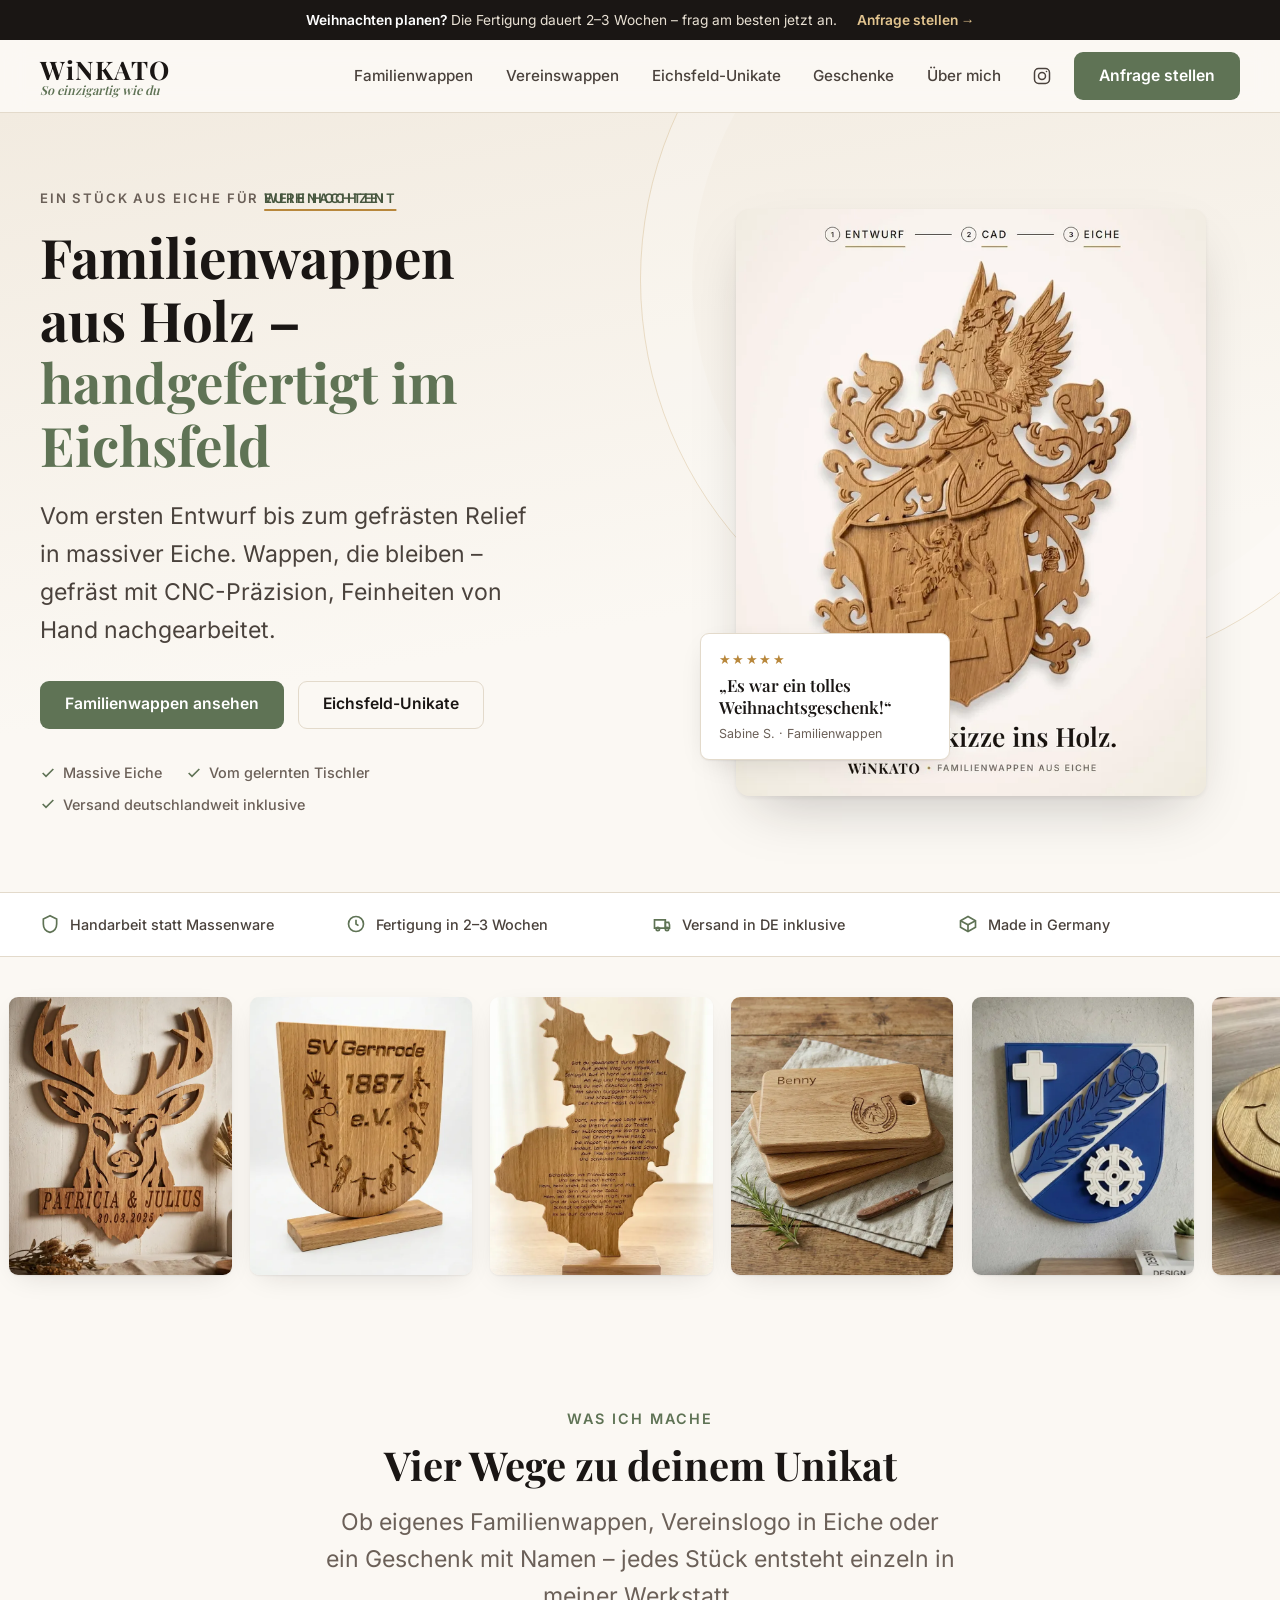
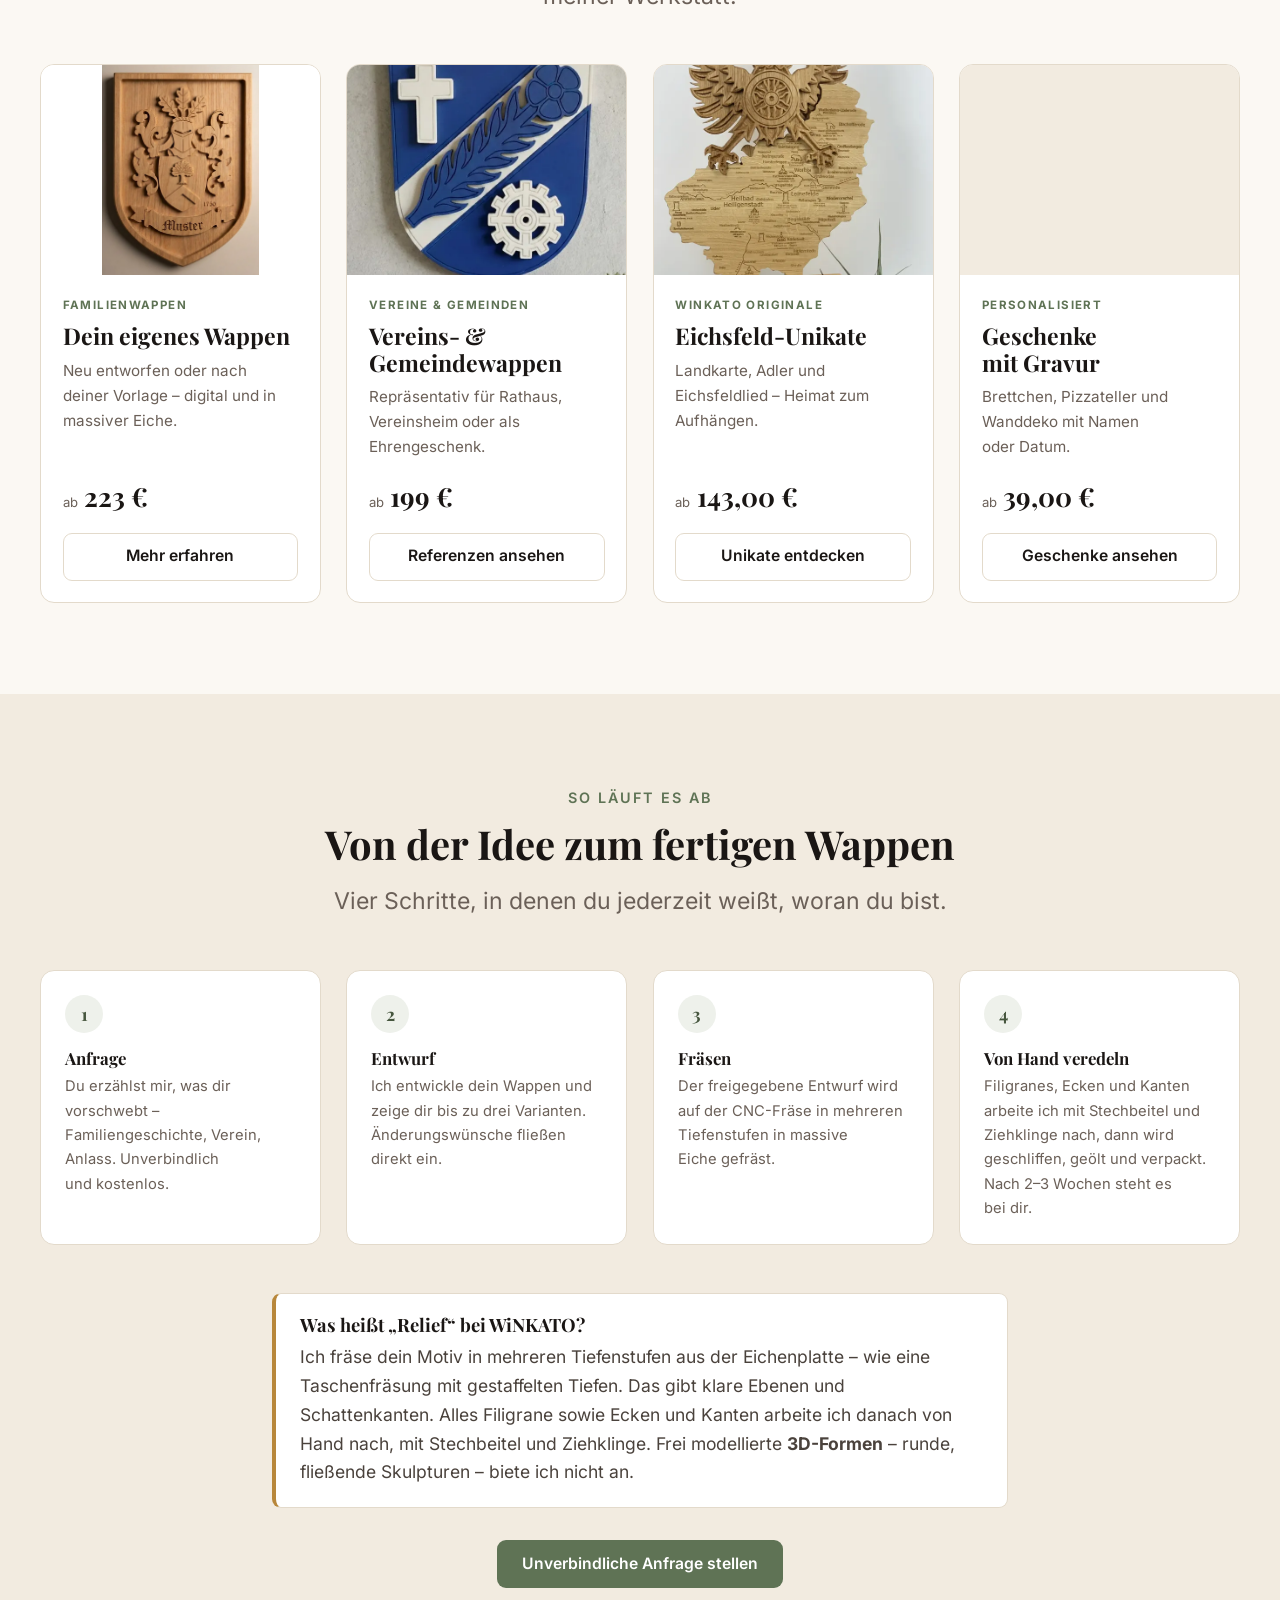
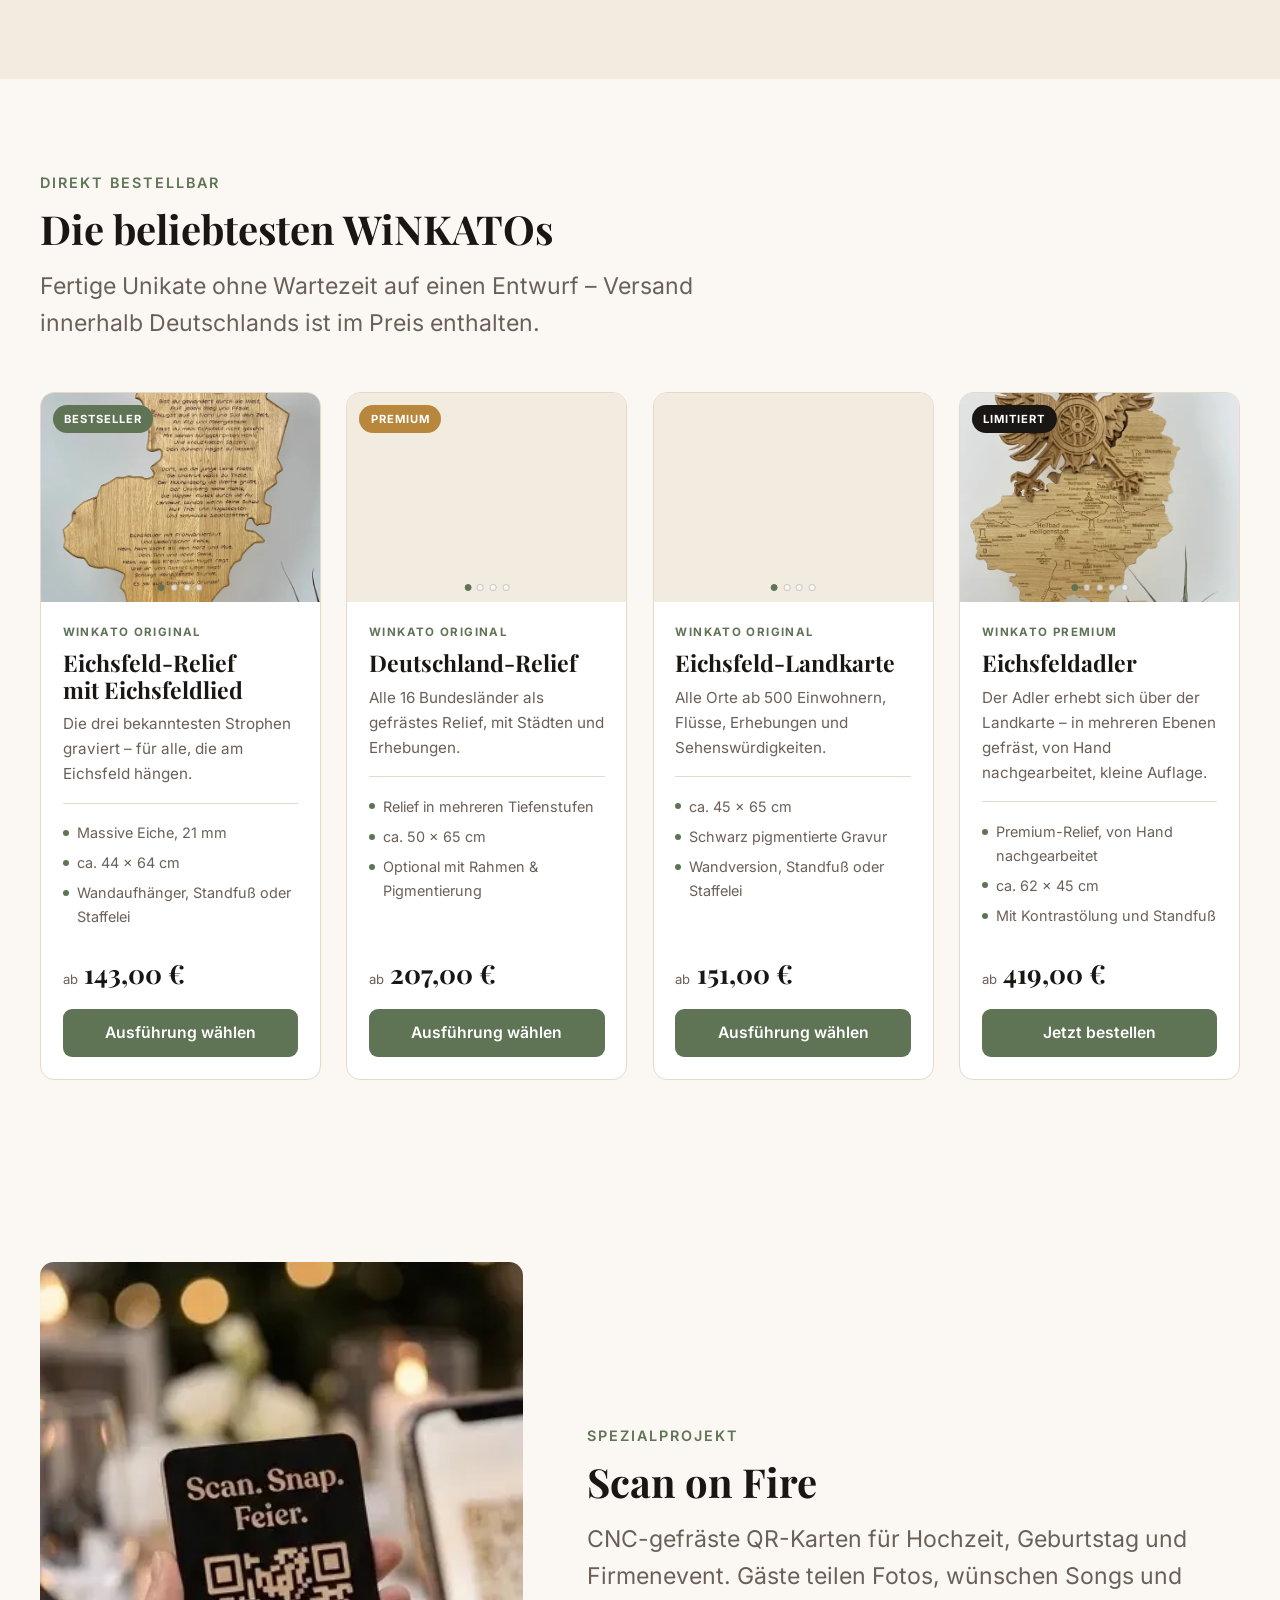
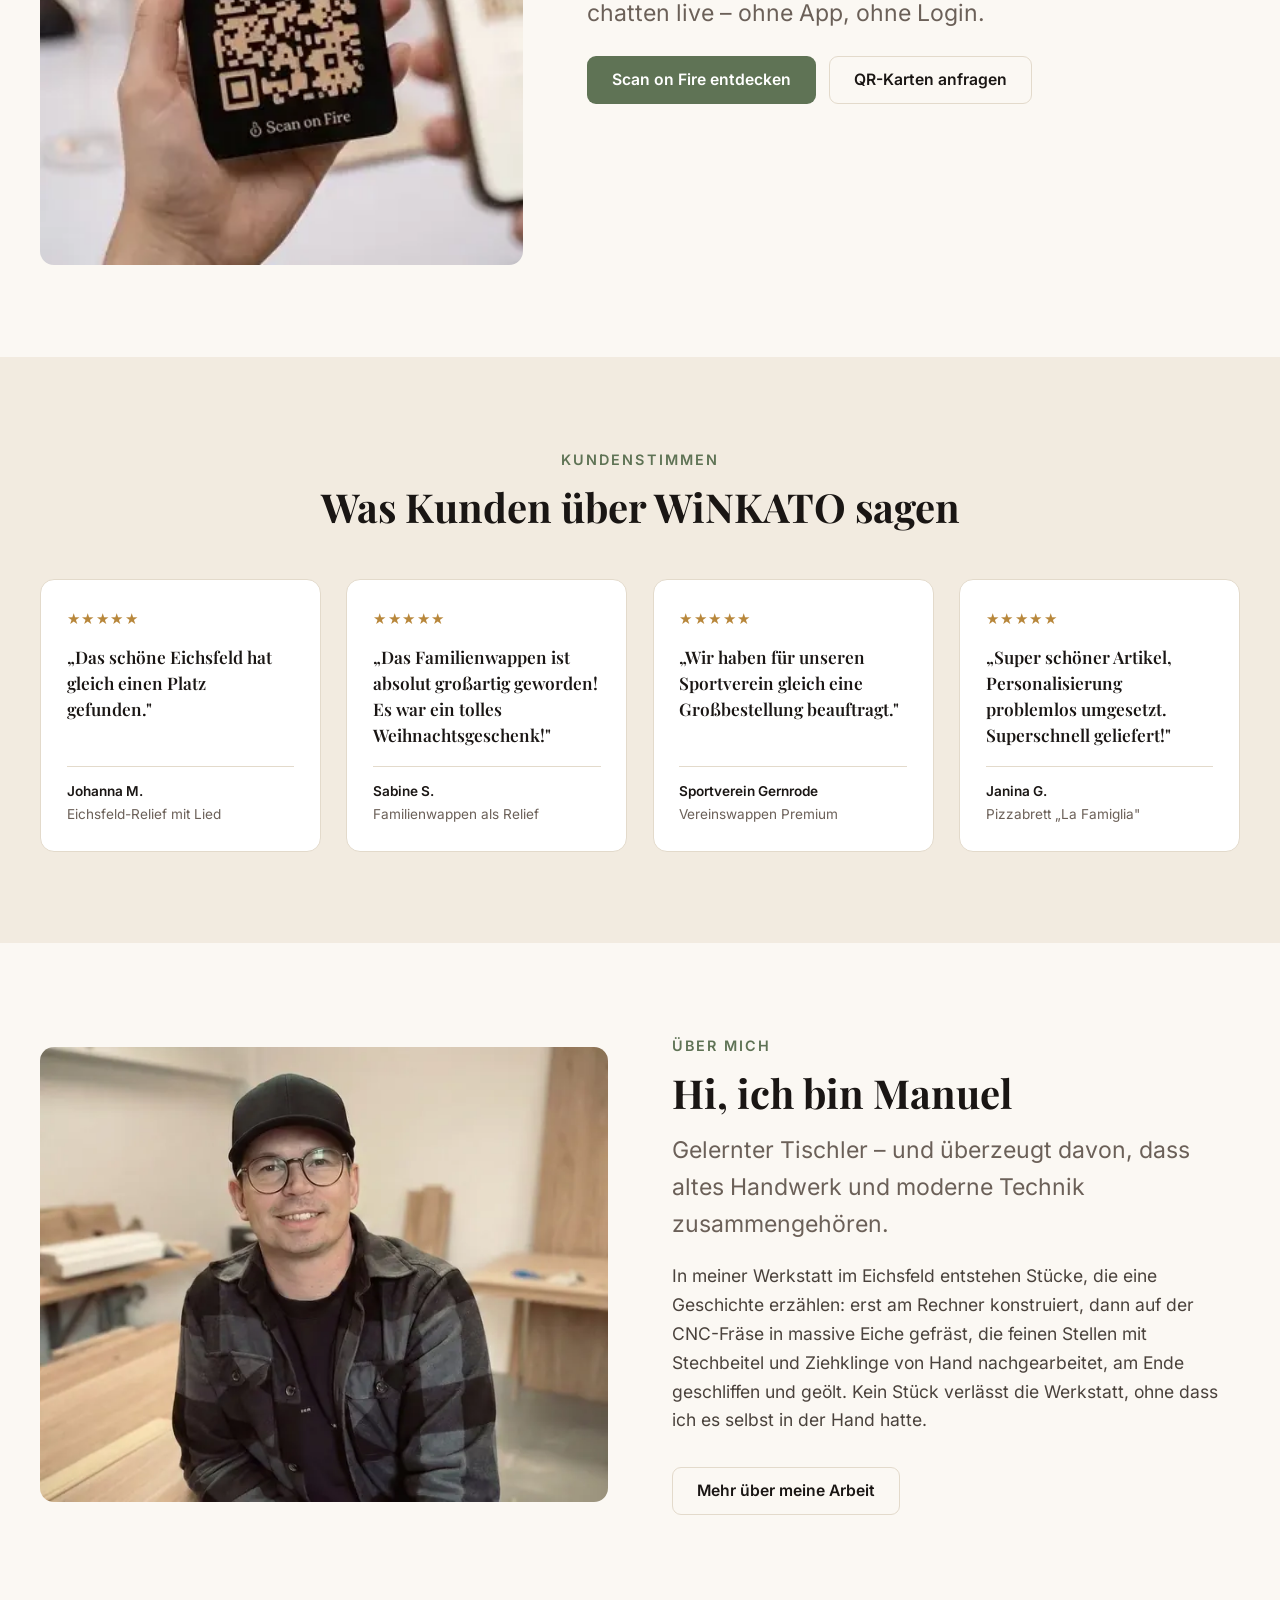
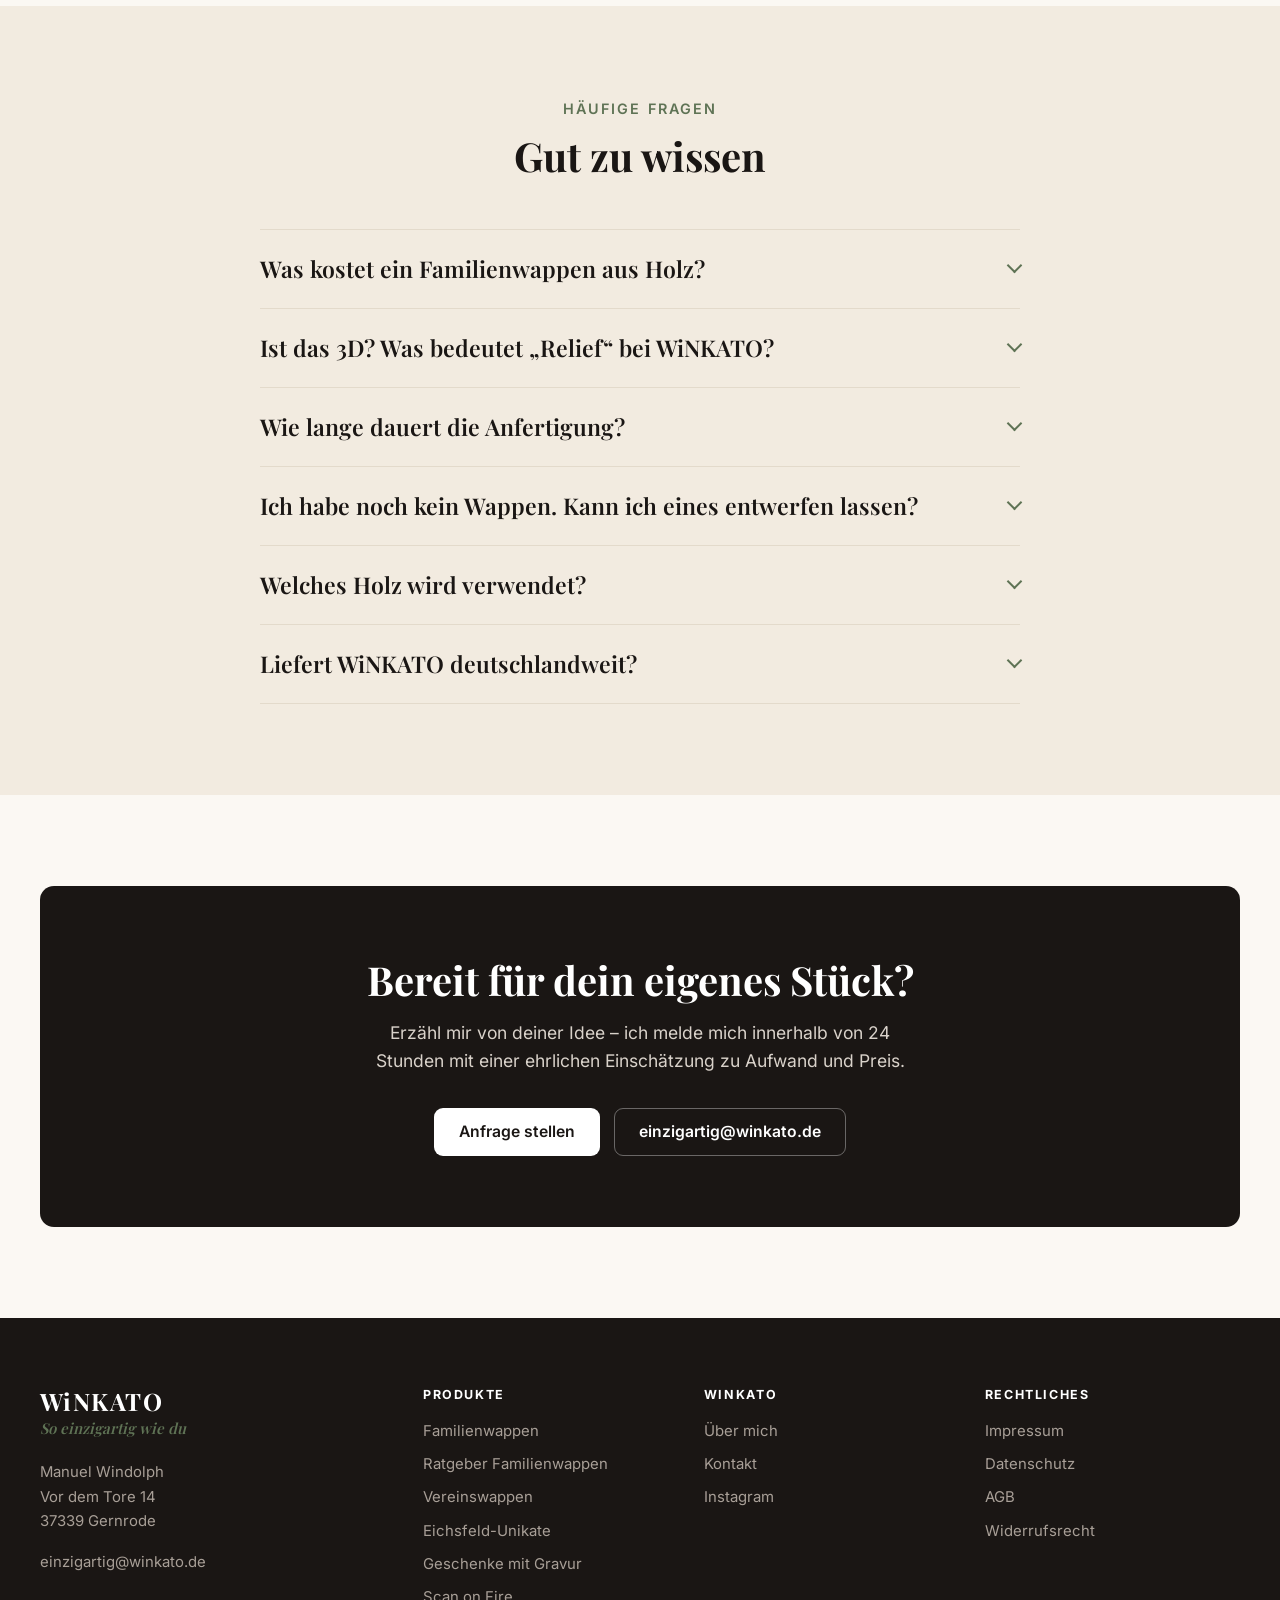
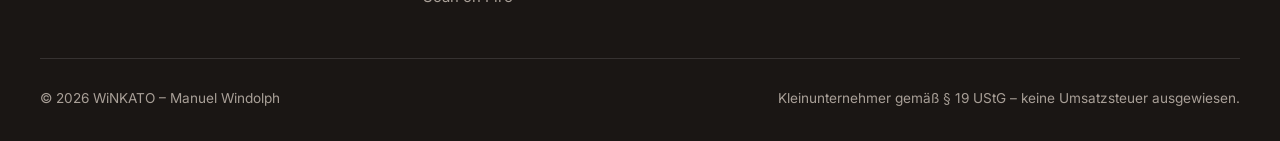
==== commit 61003789: "SEO: Ratgeberseite Familienwappen, neuer Titel, Logo- und Button-Design - Neue Seite familienwappen-" ====
--- a/index.html
+++ b/index.html
@@ -29,7 +29,7 @@
 <link rel="preload" as="font" type="font/woff2" href="assets/fonts/playfair-700-latin.woff2" crossorigin>
 <link rel="preload" as="font" type="font/woff2" href="assets/fonts/inter-400-latin.woff2" crossorigin>
 <link rel="stylesheet" href="assets/css/fonts.css">
-<link rel="stylesheet" href="assets/css/main.css?v=20261113c">
+<link rel="stylesheet" href="assets/css/main.css?v=20261117a">
 
 <script src="assets/js/shop-data.js?v=20261113c" defer></script>
 <script src="assets/js/main.js?v=20261113c" defer></script>
@@ -724,6 +724,7 @@
         <h4>Produkte</h4>
         <ul>
           <li><a href="familienwappen.html">Familienwappen</a></li>
+          <li><a href="familienwappen-erstellen-lassen.html">Ratgeber Familienwappen</a></li>
           <li><a href="vereinswappen.html">Vereinswappen</a></li>
           <li><a href="eichsfeld-unikate.html">Eichsfeld-Unikate</a></li>
           <li><a href="geschenke.html">Geschenke mit Gravur</a></li>
--- a/assets/css/main.css
+++ b/assets/css/main.css
@@ -7,7 +7,7 @@
   /* Farben – warme Handwerks-Palette */
   --ink: #1a1614;
   --ink-soft: #4a423c;
-  --muted: #7a6f66;
+  --muted: #6b6058;
   --cream: #fbf8f3;
   --sand: #f2ebe0;
   --line: #e3dacb;
